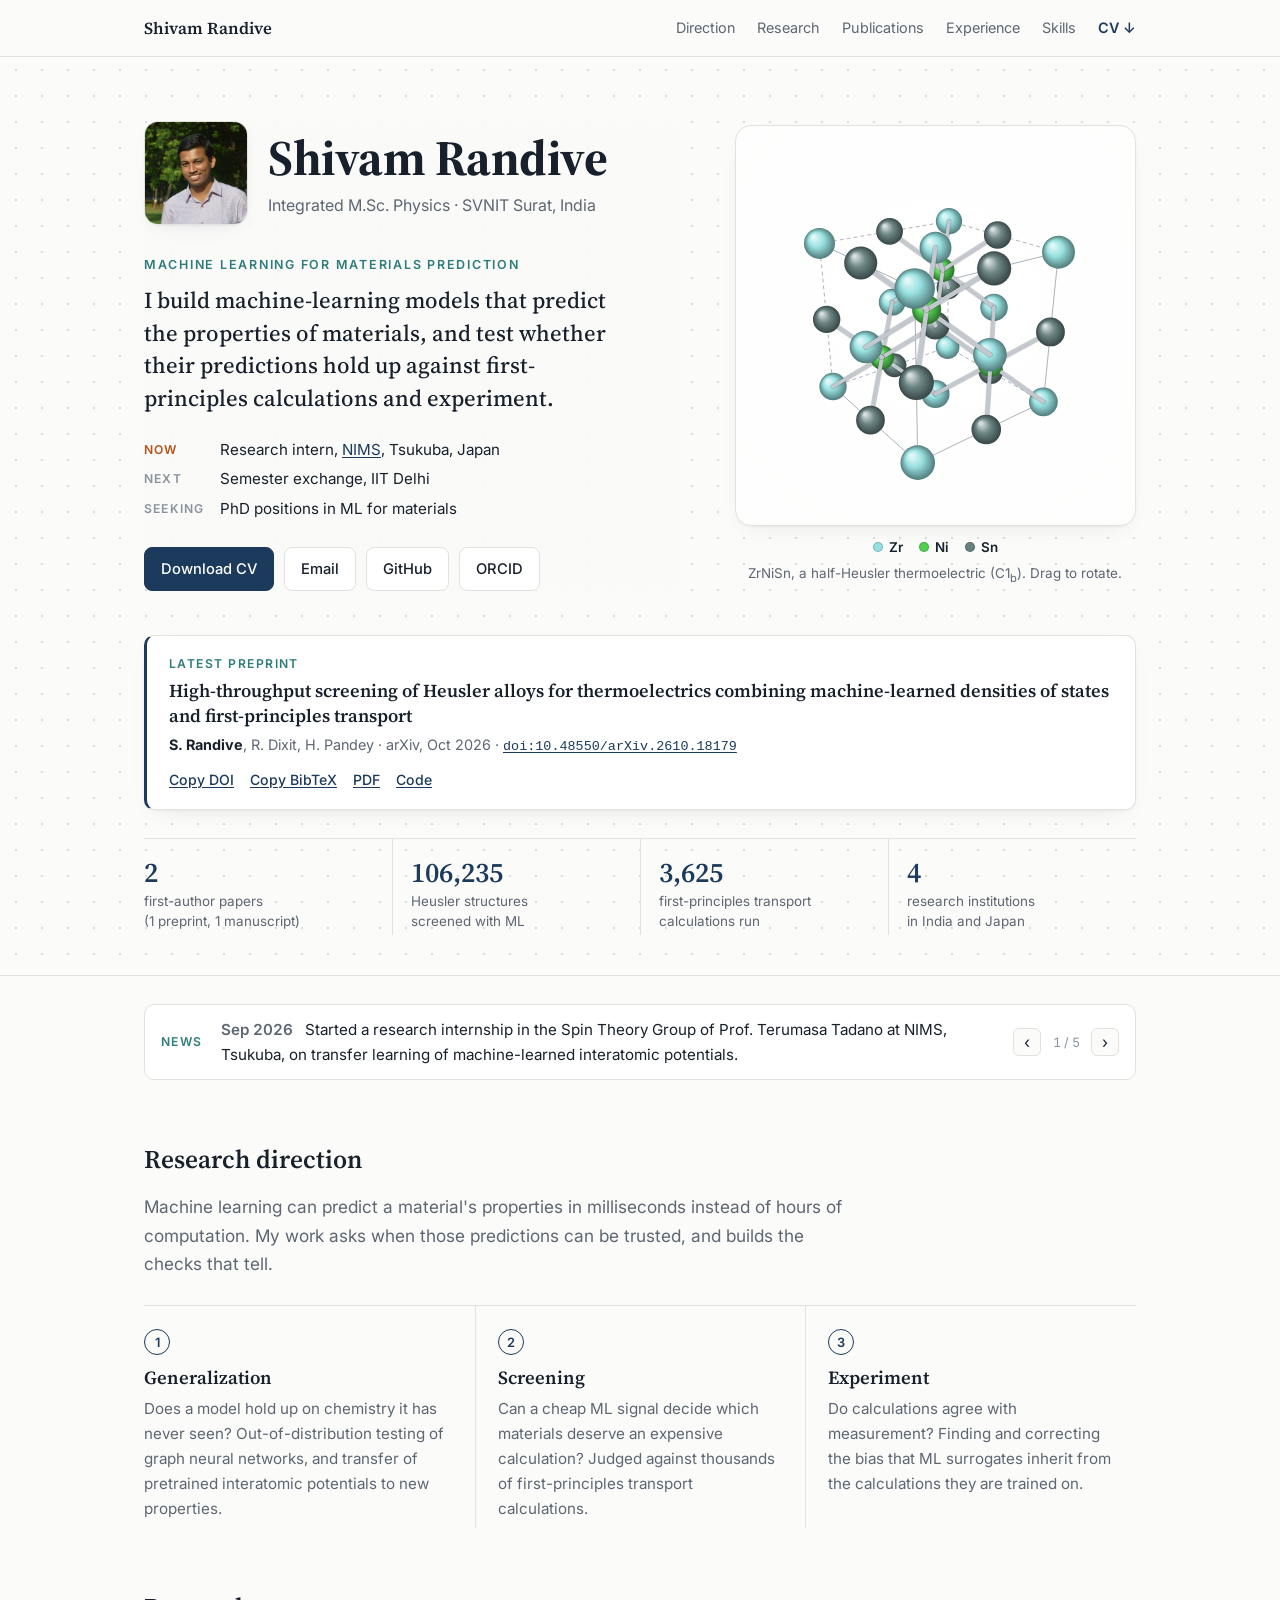
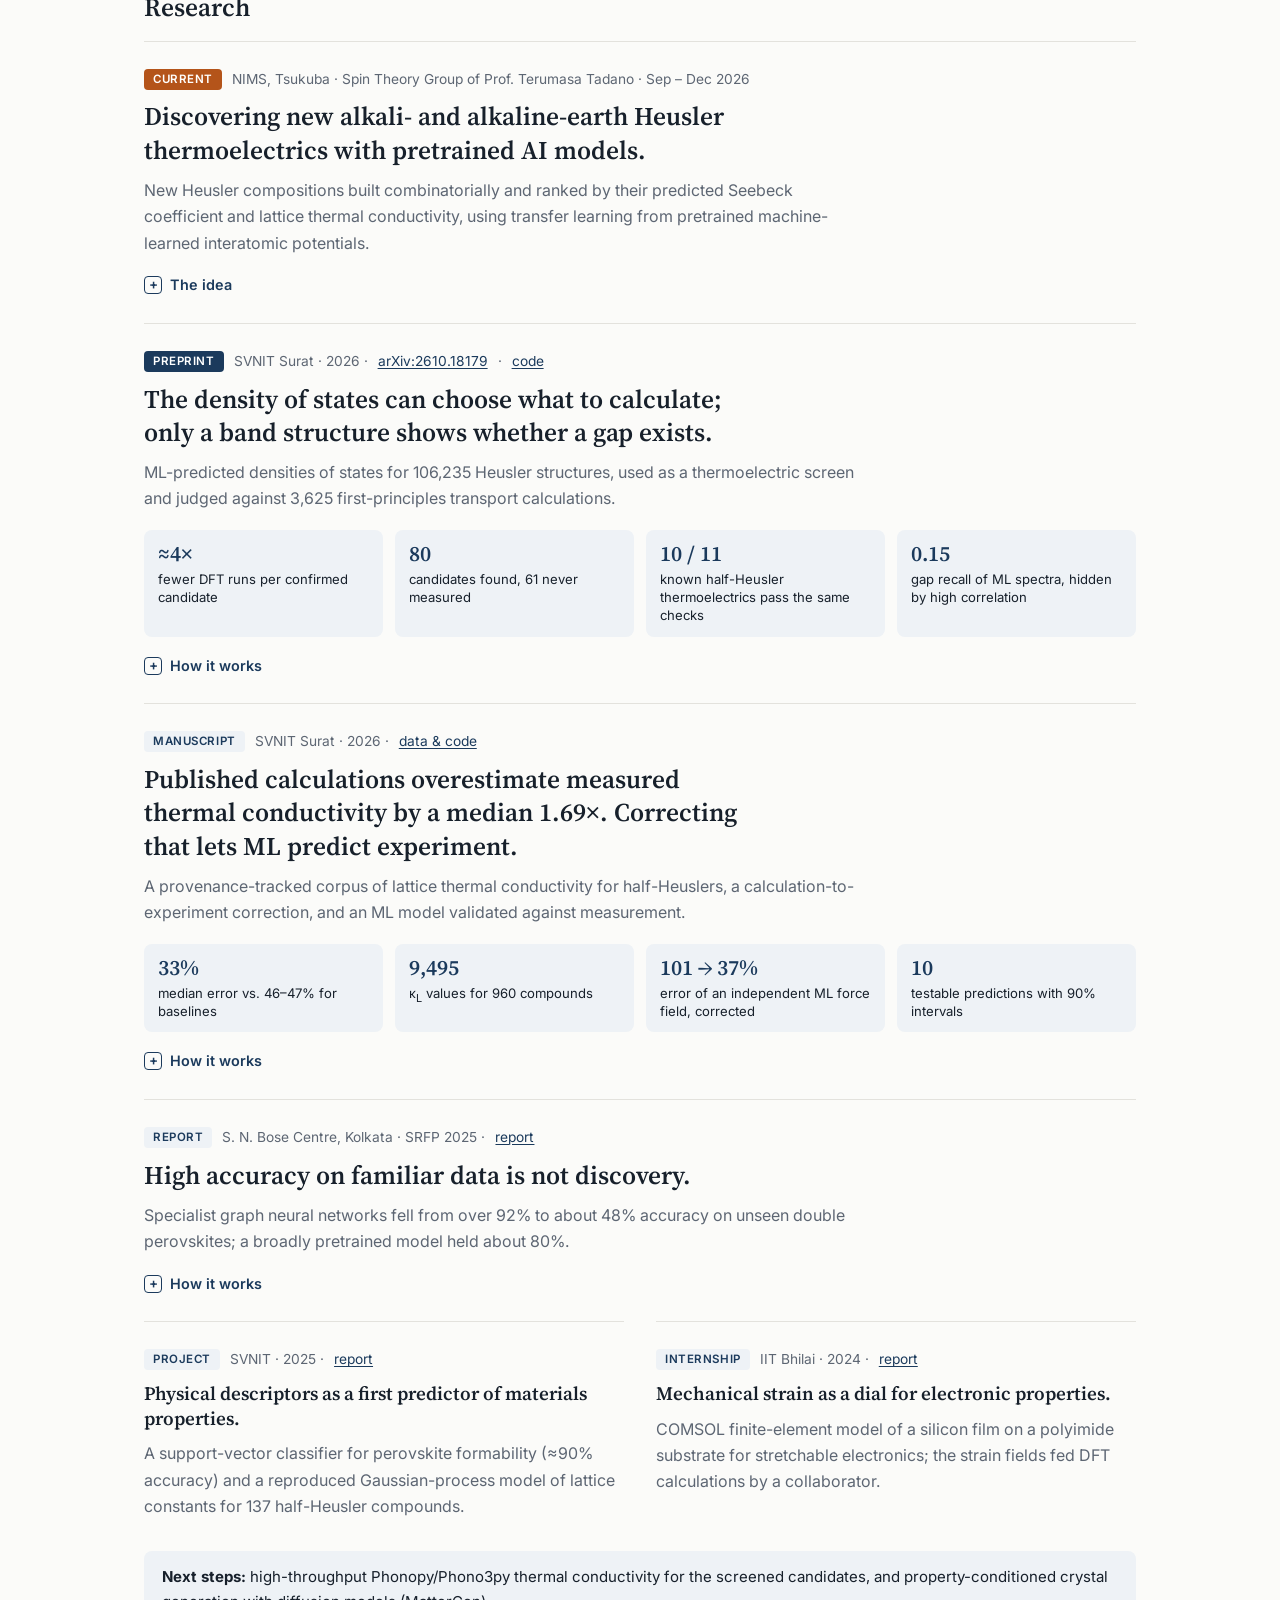
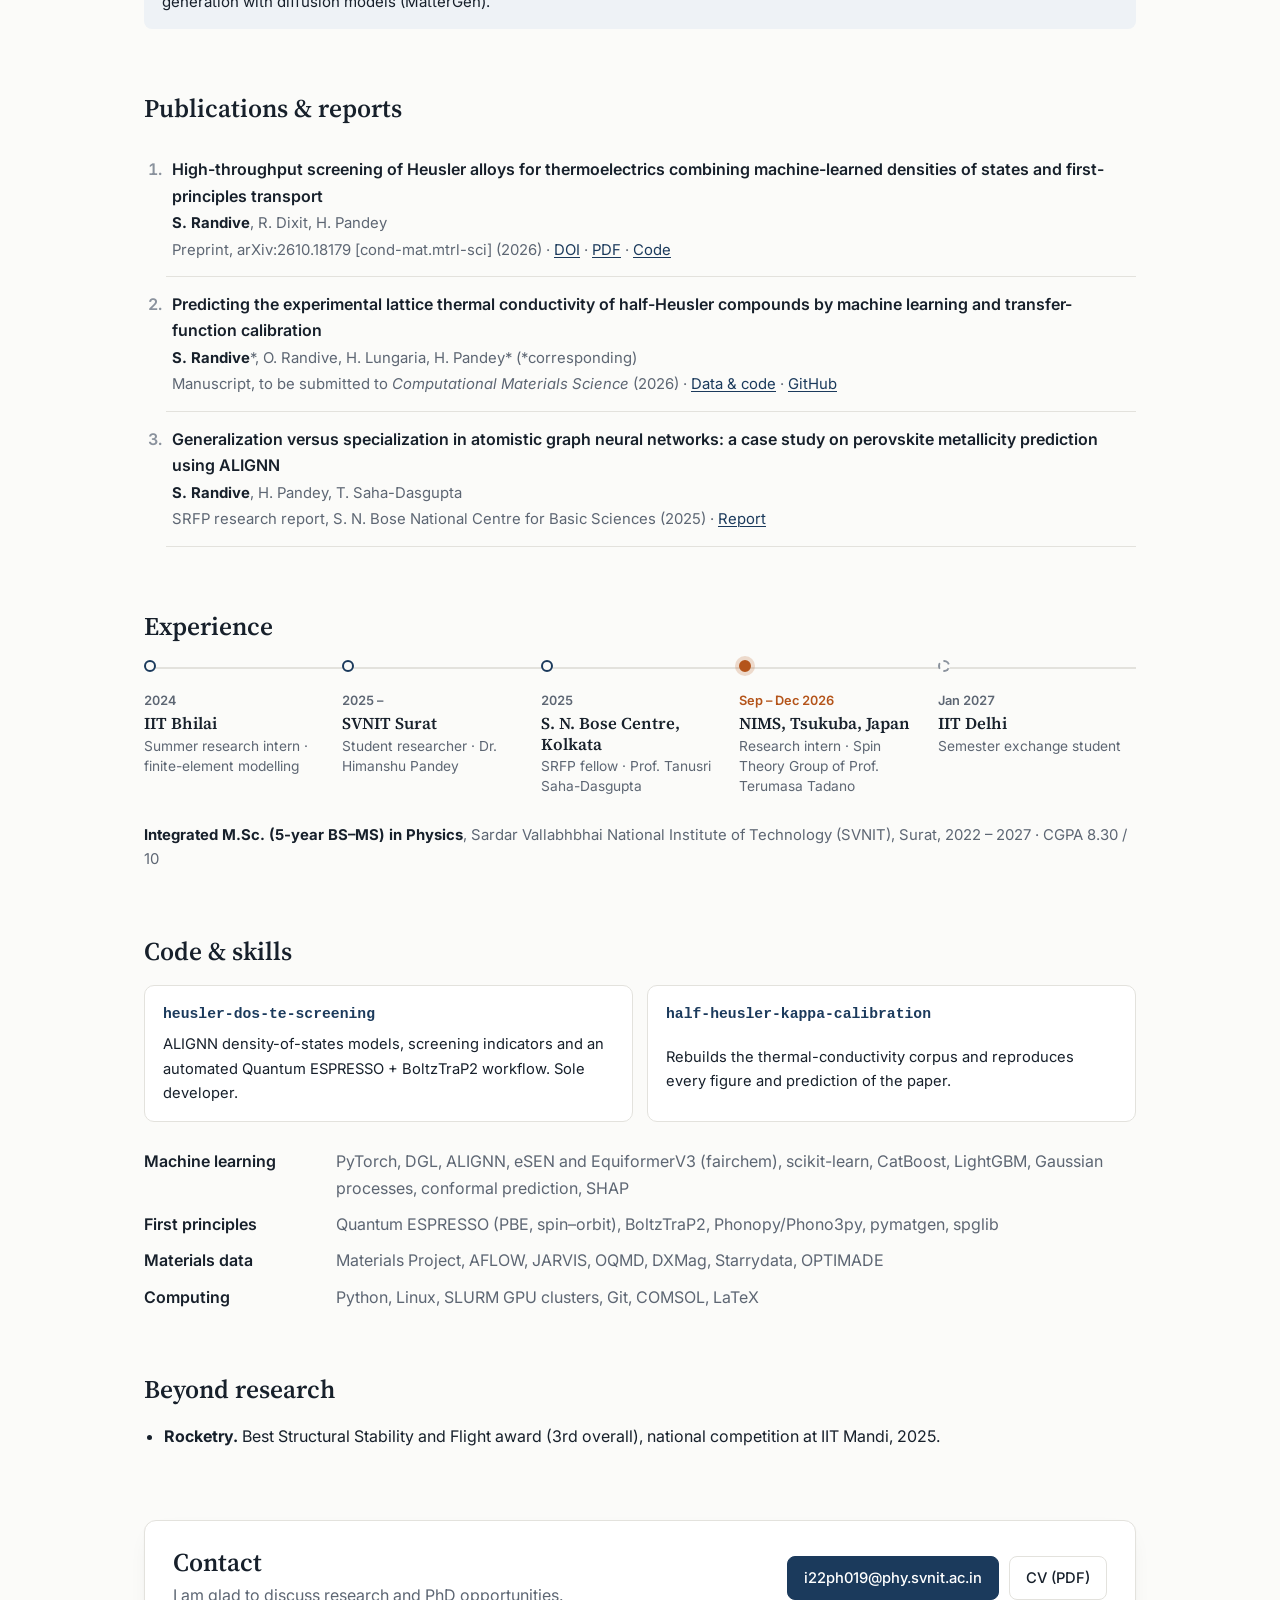
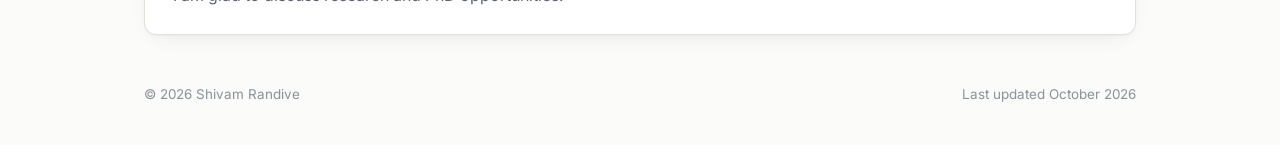
==== index.html @ a315f122 "Personal academic website Single-page site for GitHub Pages: research direction, projects, publicati" ====
<!doctype html>
<html lang="en">
<head>
  <meta charset="utf-8">
  <meta name="viewport" content="width=device-width, initial-scale=1">
  <title>Shivam Randive · Machine Learning for Materials</title>
  <meta name="description" content="Shivam Randive: Integrated M.Sc. Physics student at SVNIT Surat and research intern at NIMS, Tsukuba. Machine learning for materials prediction, tested against first-principles calculations and experiment.">
  <meta name="author" content="Shivam Randive">
  <meta property="og:title" content="Shivam Randive · Machine Learning for Materials">
  <meta property="og:description" content="Graph neural networks, machine-learned interatomic potentials and high-throughput DFT for thermoelectric materials.">
  <meta property="og:type" content="profile">
  <meta property="og:url" content="https://shivamrandive747.github.io/">
  <meta property="og:image" content="https://shivamrandive747.github.io/assets/heusler-screening-overview.png">
  <link rel="icon" href="data:image/svg+xml,%3Csvg xmlns='http://www.w3.org/2000/svg' viewBox='0 0 64 64'%3E%3Crect width='64' height='64' rx='12' fill='%231B3A5C'/%3E%3Ctext x='32' y='42' font-family='Georgia,serif' font-size='28' font-weight='700' fill='white' text-anchor='middle'%3ESR%3C/text%3E%3C/svg%3E">
  <link rel="preconnect" href="https://fonts.googleapis.com">
  <link rel="preconnect" href="https://fonts.gstatic.com" crossorigin>
  <link href="https://fonts.googleapis.com/css2?family=Inter:wght@400;500;600&family=Source+Serif+4:opsz,wght@8..60,500;8..60,600;8..60,700&display=swap" rel="stylesheet">
  <link rel="stylesheet" href="style.css">
  <script type="application/ld+json">
  {
    "@context": "https://schema.org",
    "@type": "Person",
    "name": "Shivam Randive",
    "url": "https://shivamrandive747.github.io/",
    "image": "https://shivamrandive747.github.io/assets/photo.jpg",
    "email": "mailto:i22ph019@phy.svnit.ac.in",
    "affiliation": [
      {"@type": "CollegeOrUniversity", "name": "Sardar Vallabhbhai National Institute of Technology, Surat"},
      {"@type": "ResearchOrganization", "name": "National Institute for Materials Science (NIMS), Tsukuba"}
    ],
    "knowsAbout": ["Machine learning for materials", "Graph neural networks", "Machine-learned interatomic potentials", "Density functional theory", "Thermoelectric materials"],
    "sameAs": ["https://github.com/Shivamrandive747", "https://orcid.org/0009-0005-1403-4484"]
  }
  </script>
</head>
<body>

<header class="nav">
  <div class="wrap nav-inner">
    <a class="brand" href="#top">Shivam Randive</a>
    <nav>
      <a href="#direction">Direction</a>
      <a href="#research">Research</a>
      <a href="#publications">Publications</a>
      <a href="#journey">Experience</a>
      <a href="#skills">Skills</a>
      <a href="assets/Shivam_Randive_CV.pdf" class="nav-cv">CV ↓</a>
    </nav>
  </div>
</header>

<main id="top">

  <!-- ============================== HERO ============================== -->
  <section class="hero">
    <div class="wrap hero-grid">
      <div class="hero-text">
        <div class="id">
          <img class="photo" src="assets/photo.jpg" alt="Portrait of Shivam Randive" width="600" height="600">
          <div>
            <h1>Shivam Randive</h1>
            <p class="affil">Integrated M.Sc. Physics · SVNIT Surat, India</p>
          </div>
        </div>

        <p class="kicker">Machine learning for materials prediction</p>
        <p class="statement">I build machine-learning models that predict the properties of materials, and test
          whether their predictions hold up against first-principles calculations and experiment.</p>

        <dl class="status">
          <div><dt>Now</dt><dd>Research intern, <a href="https://www.nims.go.jp/eng/">NIMS</a>, Tsukuba, Japan</dd></div>
          <div><dt>Next</dt><dd>Semester exchange, IIT Delhi</dd></div>
          <div><dt>Seeking</dt><dd>PhD positions in ML for materials</dd></div>
        </dl>

        <div class="buttons">
          <a class="btn primary" href="assets/Shivam_Randive_CV.pdf">Download CV</a>
          <a class="btn" href="mailto:i22ph019@phy.svnit.ac.in">Email</a>
          <a class="btn" href="https://github.com/Shivamrandive747">GitHub</a>
          <a class="btn" href="https://orcid.org/0009-0005-1403-4484">ORCID</a>
        </div>
      </div>

      <figure class="crystal">
        <canvas class="crystal-canvas" width="460" height="460"
                aria-label="Rotating ball-and-stick model of the half-Heusler compound ZrNiSn" role="img"></canvas>
        <figcaption>
          <span class="legend"><span><i style="--c:#94e0e0"></i>Zr</span><span><i style="--c:#50d050"></i>Ni</span><span><i style="--c:#668080"></i>Sn</span></span>
          <span>ZrNiSn, a half-Heusler thermoelectric (C1<sub>b</sub>). Drag to rotate.</span>
        </figcaption>
      </figure>
    </div>

    <!-- latest preprint -->
    <div class="wrap">
      <div class="latest">
        <span class="latest-label">Latest preprint</span>
        <a class="latest-title" href="https://doi.org/10.48550/arXiv.2610.18179">High-throughput screening of Heusler alloys
          for thermoelectrics combining machine-learned densities of states and first-principles transport</a>
        <span class="latest-meta"><b>S. Randive</b>, R. Dixit, H. Pandey · arXiv, Oct 2026 ·
          <a class="doi" href="https://doi.org/10.48550/arXiv.2610.18179">doi:10.48550/arXiv.2610.18179</a></span>
        <span class="latest-actions">
          <button type="button" class="link-btn" data-copy="doi">Copy DOI</button>
          <button type="button" class="link-btn" data-copy="bibtex">Copy BibTeX</button>
          <a href="https://arxiv.org/pdf/2610.18179">PDF</a>
          <a href="https://github.com/yednaph/heusler-dos-te-screening">Code</a>
          <span class="copied" role="status" aria-live="polite"></span>
        </span>
      </div>

      <div class="figures">
        <div><b>2</b><span>first-author papers<br>(1 preprint, 1 manuscript)</span></div>
        <div><b>106,235</b><span>Heusler structures<br>screened with ML</span></div>
        <div><b>3,625</b><span>first-principles transport<br>calculations run</span></div>
        <div><b>4</b><span>research institutions<br>in India and Japan</span></div>
      </div>
    </div>
  </section>

  <!-- ============================== NEWS ============================== -->
  <section class="wrap section news-section" id="news" aria-label="News">
    <div class="news">
      <span class="news-label">News</span>
      <div class="carousel" aria-roledescription="carousel" aria-live="off">
        <div class="track">
          <p class="slide"><time>Sep 2026</time>Started a research internship in the Spin Theory Group of Prof. Terumasa Tadano at NIMS, Tsukuba,
            on transfer learning of machine-learned interatomic potentials.</p>
          <p class="slide"><time>Oct 2026</time>Preprint on ML-guided thermoelectric screening posted:
            <a href="https://doi.org/10.48550/arXiv.2610.18179">arXiv:2610.18179</a>.</p>
          <p class="slide"><time>Oct 2026</time>Code and data for the thermal-conductivity calibration paper released on
            <a href="https://doi.org/10.5281/zenodo.23333947">Zenodo</a>.</p>
          <p class="slide"><time>Jan 2027</time>Joining IIT Delhi for a semester as an exchange student.</p>
          <p class="slide"><time>2025</time>Awarded the IASc Summer Research Fellowship (SRFP) at the S. N. Bose
            National Centre for Basic Sciences, Kolkata.</p>
        </div>
      </div>
      <div class="news-nav">
        <button type="button" class="arrow" data-dir="-1" aria-label="Previous news item">‹</button>
        <span class="news-count" aria-hidden="true">1 / 5</span>
        <button type="button" class="arrow" data-dir="1" aria-label="Next news item">›</button>
      </div>
    </div>
  </section>

  <!-- ============================== DIRECTION ============================== -->
  <section class="wrap section" id="direction">
    <h2>Research direction</h2>
    <p class="lead">Machine learning can predict a material's properties in milliseconds instead of hours of
      computation. My work asks when those predictions can be trusted, and builds the checks that tell.</p>
    <ol class="themes">
      <li>
        <span class="theme-n">1</span>
        <h3>Generalization</h3>
        <p>Does a model hold up on chemistry it has never seen? Out-of-distribution testing of graph neural networks,
          and transfer of pretrained interatomic potentials to new properties.</p>
      </li>
      <li>
        <span class="theme-n">2</span>
        <h3>Screening</h3>
        <p>Can a cheap ML signal decide which materials deserve an expensive calculation? Judged against thousands of
          first-principles transport calculations.</p>
      </li>
      <li>
        <span class="theme-n">3</span>
        <h3>Experiment</h3>
        <p>Do calculations agree with measurement? Finding and correcting the bias that ML surrogates inherit from the
          calculations they are trained on.</p>
      </li>
    </ol>
  </section>

  <!-- ============================== RESEARCH ============================== -->
  <section class="wrap section" id="research">
    <h2>Research</h2>

    <!-- NIMS: direction only -->
    <article class="project">
      <p class="project-meta"><span class="tag current">Current</span>NIMS, Tsukuba · Spin Theory Group of Prof. Terumasa Tadano · Sep – Dec 2026</p>
      <h3 class="headline">Discovering new alkali- and alkaline-earth Heusler thermoelectrics with pretrained AI models.</h3>
      <p class="summary">New Heusler compositions built combinatorially and ranked by their predicted Seebeck
        coefficient and lattice thermal conductivity, using transfer learning from pretrained machine-learned
        interatomic potentials.</p>
      <details>
        <summary>The idea</summary>
        <ul>
          <li>Universal interatomic potentials are pretrained on over a hundred million DFT calculations to predict
            energies and forces; to do that, their inner layers must already encode each atom's chemical
            environment.</li>
          <li>The direction: reuse those learned representations for transport properties, following the
            frozen-transfer-learning approach of Xiao and Tadano (<i>npj Comput. Mater.</i> 2026).</li>
          <li>Two architectures: eSEN (equivariant convolution) and EquiformerV3 (equivariant attention).</li>
        </ul>
        <p class="note">Work in progress.</p>
      </details>
    </article>

    <!-- Paper 1 -->
    <article class="project">
      <p class="project-meta"><span class="tag">Preprint</span>SVNIT Surat · 2026 ·
        <a href="https://doi.org/10.48550/arXiv.2610.18179">arXiv:2610.18179</a> ·
        <a href="https://github.com/yednaph/heusler-dos-te-screening">code</a></p>
      <h3 class="headline">The density of states can choose what to calculate; only a band structure shows whether a
        gap exists.</h3>
      <p class="summary">ML-predicted densities of states for 106,235 Heusler structures, used as a thermoelectric
        screen and judged against 3,625 first-principles transport calculations.</p>
      <div class="numbers">
        <div><b>≈4×</b><span>fewer DFT runs per confirmed candidate</span></div>
        <div><b>80</b><span>candidates found, 61 never measured</span></div>
        <div><b>10 / 11</b><span>known half-Heusler thermoelectrics pass the same checks</span></div>
        <div><b>0.15</b><span>gap recall of ML spectra, hidden by high correlation</span></div>
      </div>
      <details>
        <summary>How it works</summary>
        <figure class="paper-fig">
          <img src="assets/heusler-screening-overview.png" width="1191" height="690" loading="lazy"
               alt="Workflow: 106,235 DXMag Heusler entries split into a 51,257-entry training set with DFT densities of states and a 54,978-entry prediction set whose densities of states are predicted by ALIGNN.">
          <figcaption>Fig. 1 of the preprint: DFT spectra train the models, which predict spectra for the structures
            that have none; both sets go through the same screen and the same transport checks.</figcaption>
        </figure>
        <ul>
          <li>Trained 30 ALIGNN graph neural networks on 51,257 DFT d-orbital spectra (H100 GPUs); held-out Pearson
            <i>r</i> = 0.90 against 0.49–0.61 for baselines.</li>
          <li>A Seebeck indicator read from the spectrum ranks the compounds; Quantum ESPRESSO + BoltzTraP2
            calculations, including 607 spin–orbit reruns, decide which pass.</li>
          <li>Calculating only the top fifth by the indicator cuts DFT runs per confirmed candidate from about 21 to
            5.5, while keeping three quarters of them.</li>
          <li>Wrote the whole first-principles workflow, including a BoltzTraP2 patch for spin–orbit runs.</li>
        </ul>
      </details>
    </article>

    <!-- Paper 2 -->
    <article class="project">
      <p class="project-meta"><span class="tag muted">Manuscript</span>SVNIT Surat · 2026 ·
        <a href="https://doi.org/10.5281/zenodo.23333947">data &amp; code</a></p>
      <h3 class="headline">Published calculations overestimate measured thermal conductivity by a median 1.69×.
        Correcting that lets ML predict experiment.</h3>
      <p class="summary">A provenance-tracked corpus of lattice thermal conductivity for half-Heuslers, a
        calculation-to-experiment correction, and an ML model validated against measurement.</p>
      <div class="numbers">
        <div><b>33%</b><span>median error vs. 46–47% for baselines</span></div>
        <div><b>9,495</b><span>κ<sub>L</sub> values for 960 compounds</span></div>
        <div><b>101 → 37%</b><span>error of an independent ML force field, corrected</span></div>
        <div><b>10</b><span>testable predictions with 90% intervals</span></div>
      </div>
      <details>
        <summary>How it works</summary>
        <ul>
          <li>Built the corpus from five databases and the literature, including 1,178 multimodal-LLM (Gemini 2.5)
            extractions, each gated by physical checks.</li>
          <li>Showed that published calculations exceed measurement in 29 of 34 half-Heuslers; a two-parameter
            transfer function corrects it.</li>
          <li>CatBoost surrogate plus correction, validated with each chemistry withheld from training, for cubic
            18-electron compounds; the typical error matches the spread between two laboratories.</li>
        </ul>
      </details>
    </article>

    <!-- SRFP -->
    <article class="project">
      <p class="project-meta"><span class="tag muted">Report</span>S. N. Bose Centre, Kolkata · SRFP 2025 ·
        <a href="https://drive.google.com/file/d/1dD-fT1N9dyx78ICVK90nR-8M5JnDo-rm/view?usp=sharing">report</a></p>
      <h3 class="headline">High accuracy on familiar data is not discovery.</h3>
      <p class="summary">Specialist graph neural networks fell from over 92% to about 48% accuracy on unseen double
        perovskites; a broadly pretrained model held about 80%.</p>
      <details>
        <summary>How it works</summary>
        <ul>
          <li>Built an end-to-end ALIGNN pipeline, from CIF files to atom and line graphs to training and inference.</li>
          <li>Compared a pretrained general model with two specialists on metallicity classification of an
            out-of-distribution set; traced the gap to the breadth of training data.</li>
          <li>Supervised by Prof. Tanusri Saha-Dasgupta.</li>
        </ul>
      </details>
    </article>

    <div class="project-pair">
      <article class="project">
        <p class="project-meta"><span class="tag muted">Project</span>SVNIT · 2025 ·
          <a href="https://drive.google.com/file/d/1rd77ryVKYCl4dzaDe2QpezefqtLPjPC3/view?usp=sharing">report</a></p>
        <h3 class="headline small">Physical descriptors as a first predictor of materials properties.</h3>
        <p class="summary">A support-vector classifier for perovskite formability (≈90% accuracy) and a reproduced
          Gaussian-process model of lattice constants for 137 half-Heusler compounds.</p>
      </article>
      <article class="project">
        <p class="project-meta"><span class="tag muted">Internship</span>IIT Bhilai · 2024 ·
          <a href="https://drive.google.com/file/d/1M_lOCsnlSuaVTfAMZrHsLm-JbuOtV_dY/view?usp=sharing">report</a></p>
        <h3 class="headline small">Mechanical strain as a dial for electronic properties.</h3>
        <p class="summary">COMSOL finite-element model of a silicon film on a polyimide substrate for stretchable
          electronics; the strain fields fed DFT calculations by a collaborator.</p>
      </article>
    </div>

    <p class="next"><b>Next steps:</b> high-throughput Phonopy/Phono3py thermal conductivity for the screened
      candidates, and property-conditioned crystal generation with diffusion models (MatterGen).</p>
  </section>

  <!-- ============================== PUBLICATIONS ============================== -->
  <section class="wrap section" id="publications">
    <h2>Publications &amp; reports</h2>
    <ol class="pubs">
      <li>
        <p class="pub-title">High-throughput screening of Heusler alloys for thermoelectrics combining machine-learned
          densities of states and first-principles transport</p>
        <p class="pub-authors"><b>S. Randive</b>, R. Dixit, H. Pandey</p>
        <p class="pub-venue">Preprint, arXiv:2610.18179 [cond-mat.mtrl-sci] (2026) ·
          <a href="https://doi.org/10.48550/arXiv.2610.18179">DOI</a> ·
          <a href="https://arxiv.org/pdf/2610.18179">PDF</a> ·
          <a href="https://github.com/yednaph/heusler-dos-te-screening">Code</a></p>
      </li>
      <li>
        <p class="pub-title">Predicting the experimental lattice thermal conductivity of half-Heusler compounds by
          machine learning and transfer-function calibration</p>
        <p class="pub-authors"><b>S. Randive</b>*, O. Randive, H. Lungaria, H. Pandey* <span class="muted">(*corresponding)</span></p>
        <p class="pub-venue">Manuscript, to be submitted to <i>Computational Materials Science</i> (2026) ·
          <a href="https://doi.org/10.5281/zenodo.23333947">Data &amp; code</a> ·
          <a href="https://github.com/Shivamrandive747/half-heusler-kappa-calibration">GitHub</a></p>
      </li>
      <li>
        <p class="pub-title">Generalization versus specialization in atomistic graph neural networks: a case study on
          perovskite metallicity prediction using ALIGNN</p>
        <p class="pub-authors"><b>S. Randive</b>, H. Pandey, T. Saha-Dasgupta</p>
        <p class="pub-venue">SRFP research report, S. N. Bose National Centre for Basic Sciences (2025) ·
          <a href="https://drive.google.com/file/d/1dD-fT1N9dyx78ICVK90nR-8M5JnDo-rm/view?usp=sharing">Report</a></p>
      </li>
    </ol>
  </section>

  <!-- ============================== EXPERIENCE ============================== -->
  <section class="wrap section" id="journey">
    <h2>Experience</h2>
    <ol class="timeline">
      <li>
        <time>2024</time>
        <h3>IIT Bhilai</h3>
        <p>Summer research intern · finite-element modelling</p>
      </li>
      <li>
        <time>2025 –</time>
        <h3>SVNIT Surat</h3>
        <p>Student researcher · Dr. Himanshu Pandey</p>
      </li>
      <li>
        <time>2025</time>
        <h3>S. N. Bose Centre, Kolkata</h3>
        <p>SRFP fellow · Prof. Tanusri Saha-Dasgupta</p>
      </li>
      <li class="is-now">
        <time>Sep – Dec 2026</time>
        <h3>NIMS, Tsukuba, Japan</h3>
        <p>Research intern · Spin Theory Group of Prof. Terumasa Tadano</p>
      </li>
      <li class="is-next">
        <time>Jan 2027</time>
        <h3>IIT Delhi</h3>
        <p>Semester exchange student</p>
      </li>
    </ol>
    <p class="degree"><b>Integrated M.Sc. (5-year BS–MS) in Physics</b>, Sardar Vallabhbhai National Institute of
      Technology (SVNIT), Surat, 2022 – 2027 · CGPA 8.30 / 10</p>
  </section>

  <!-- ============================== CODE + SKILLS ============================== -->
  <section class="wrap section" id="skills">
    <h2>Code &amp; skills</h2>
    <div class="repos">
      <a class="repo" href="https://github.com/yednaph/heusler-dos-te-screening">
        <span class="repo-name">heusler-dos-te-screening</span>
        <span>ALIGNN density-of-states models, screening indicators and an automated Quantum ESPRESSO + BoltzTraP2
          workflow. Sole developer.</span>
      </a>
      <a class="repo" href="https://github.com/Shivamrandive747/half-heusler-kappa-calibration">
        <span class="repo-name">half-heusler-kappa-calibration</span>
        <span>Rebuilds the thermal-conductivity corpus and reproduces every figure and prediction of the paper.</span>
      </a>
    </div>
    <dl class="skills">
      <dt>Machine learning</dt>
      <dd>PyTorch, DGL, ALIGNN, eSEN and EquiformerV3 (fairchem), scikit-learn, CatBoost, LightGBM, Gaussian
        processes, conformal prediction, SHAP</dd>
      <dt>First principles</dt>
      <dd>Quantum ESPRESSO (PBE, spin–orbit), BoltzTraP2, Phonopy/Phono3py, pymatgen, spglib</dd>
      <dt>Materials data</dt>
      <dd>Materials Project, AFLOW, JARVIS, OQMD, DXMag, Starrydata, OPTIMADE</dd>
      <dt>Computing</dt>
      <dd>Python, Linux, SLURM GPU clusters, Git, COMSOL, LaTeX</dd>
    </dl>
  </section>

  <!-- ============================== BEYOND + CONTACT ============================== -->
  <section class="wrap section" id="beyond">
    <h2>Beyond research</h2>
    <ul class="beyond">
      <li><b>Rocketry.</b> Best Structural Stability and Flight award (3rd overall), national competition at IIT
        Mandi, 2025.</li>
    </ul>
  </section>

  <section class="wrap section" id="contact">
    <div class="contact">
      <div>
        <h2>Contact</h2>
        <p>I am glad to discuss research and PhD opportunities.</p>
      </div>
      <div class="buttons">
        <a class="btn primary" href="mailto:i22ph019@phy.svnit.ac.in">i22ph019@phy.svnit.ac.in</a>
        <a class="btn" href="assets/Shivam_Randive_CV.pdf">CV (PDF)</a>
      </div>
    </div>
  </section>

</main>

<footer class="wrap footer">
  <span>© 2026 Shivam Randive</span>
  <span>Last updated October 2026</span>
</footer>

<script src="script.js" defer></script>
</body>
</html>
---- style.css ----
/* ---------- tokens ---------- */
:root {
  --bg: #fbfbf9;
  --surface: #ffffff;
  --text: #17202b;
  --muted: #5d6673;
  --faint: #8a929d;
  --line: #e3e2dd;
  --accent: #1b3a5c;          /* deep navy */
  --accent-2: #2f7d7a;        /* teal, used sparingly */
  --accent-soft: #eef2f6;
  --now: #b4541a;
  --serif: "Source Serif 4", Georgia, "Times New Roman", serif;
  --sans: "Inter", system-ui, -apple-system, "Segoe UI", Roboto, sans-serif;
  --mono: ui-monospace, "Cascadia Code", Consolas, monospace;
  --shadow: 0 1px 2px rgba(17, 24, 39, .04), 0 8px 24px -12px rgba(17, 24, 39, .12);
}
@media (prefers-color-scheme: dark) {
  :root {
    --bg: #0e1217;
    --surface: #151b22;
    --text: #e5e8ec;
    --muted: #a2aab5;
    --faint: #7b8490;
    --line: #262e38;
    --accent: #8db6dd;
    --accent-2: #6cc1bb;
    --accent-soft: #1a2430;
    --now: #f0955a;
    --shadow: 0 1px 0 rgba(255, 255, 255, .03) inset, 0 10px 30px -14px rgba(0, 0, 0, .7);
  }
}

/* ---------- base ---------- */
*, *::before, *::after { box-sizing: border-box; }
html { scroll-behavior: smooth; scroll-padding-top: 70px; }
body { margin: 0; background: var(--bg); color: var(--text); font: 16px/1.65 var(--sans); -webkit-font-smoothing: antialiased; }
a { color: var(--accent); text-decoration-thickness: 1px; text-underline-offset: 2px; }
a:hover { text-decoration-thickness: 2px; }
img { max-width: 100%; height: auto; display: block; }
h1, h2, h3 { font-family: var(--serif); line-height: 1.22; margin: 0; font-weight: 600; }
button { font: inherit; cursor: pointer; }
.wrap { max-width: 1040px; margin: 0 auto; padding: 0 24px; }
.muted { color: var(--muted); }

/* ---------- nav ---------- */
.nav { position: sticky; top: 0; z-index: 20; background: color-mix(in srgb, var(--bg) 90%, transparent); backdrop-filter: blur(8px); border-bottom: 1px solid var(--line); }
.nav-inner { display: flex; align-items: center; justify-content: space-between; gap: 16px; height: 56px; }
.brand { font: 600 1.05rem var(--serif); color: var(--text); text-decoration: none; white-space: nowrap; }
.nav nav { display: flex; gap: 22px; overflow-x: auto; scrollbar-width: none; }
.nav nav a { color: var(--muted); text-decoration: none; font-size: .9rem; white-space: nowrap; }
.nav nav a:hover { color: var(--accent); }
.nav nav .nav-cv { color: var(--accent); font-weight: 600; }

/* ---------- hero ---------- */
.hero {
  padding: 64px 0 40px; border-bottom: 1px solid var(--line);
  /* faint lattice of points: the only decoration */
  background-image: radial-gradient(color-mix(in srgb, var(--accent) 16%, transparent) 1px, transparent 1.3px);
  background-size: 26px 26px;
  background-position: center top;
}
.hero-grid { display: grid; grid-template-columns: 1.15fr .85fr; gap: 48px; align-items: center; }
.hero-text { background: color-mix(in srgb, var(--bg) 82%, transparent); border-radius: 12px; }
.id { display: flex; align-items: center; gap: 20px; }
.photo { width: 104px; height: 104px; border-radius: 14px; object-fit: cover; box-shadow: var(--shadow); border: 1px solid var(--line); }
h1 { font-size: clamp(2.2rem, 4.6vw, 3.1rem); font-weight: 700; letter-spacing: -.01em; }
.affil { margin: 4px 0 0; color: var(--muted); font-size: 1rem; }
.kicker { margin: 30px 0 8px; color: var(--accent-2); font-weight: 600; font-size: .78rem; letter-spacing: .14em; text-transform: uppercase; }
.statement { margin: 0; font: 500 1.42rem/1.45 var(--serif); max-width: 40ch; }
.status { display: grid; gap: 4px; margin: 22px 0 26px; }
.status > div { display: grid; grid-template-columns: 76px 1fr; font-size: .95rem; }
.status dt { color: var(--faint); font-size: .76rem; font-weight: 600; letter-spacing: .1em; text-transform: uppercase; padding-top: 3px; }
.status dd { margin: 0; }
.status > div:first-child dt { color: var(--now); }

.buttons { display: flex; flex-wrap: wrap; gap: 10px; }
.btn { display: inline-block; padding: 9px 16px; border-radius: 8px; border: 1px solid var(--line); background: var(--surface); color: var(--text); text-decoration: none; font-weight: 500; font-size: .92rem; transition: border-color .15s, color .15s; }
.btn:hover { border-color: var(--accent); color: var(--accent); }
.btn.primary { background: var(--accent); border-color: var(--accent); color: #fff; }
.btn.primary:hover { color: #fff; filter: brightness(1.12); }
@media (prefers-color-scheme: dark) { .btn.primary, .btn.primary:hover { color: #0e1217; } }

/* crystal figure */
.crystal { margin: 0; justify-self: center; width: min(420px, 100%); }
.crystal-canvas {
  width: 100%; aspect-ratio: 1; display: block; border-radius: 16px; cursor: grab; touch-action: none;
  background: radial-gradient(circle at 50% 45%, var(--surface), color-mix(in srgb, var(--surface) 70%, var(--bg)));
  border: 1px solid var(--line); box-shadow: var(--shadow);
}
.crystal-canvas:active { cursor: grabbing; }
.crystal figcaption { display: grid; gap: 4px; margin-top: 10px; font-size: .84rem; color: var(--muted); text-align: center; }
.legend { display: flex; justify-content: center; gap: 16px; font-weight: 600; color: var(--text); }
.legend > span { display: inline-flex; align-items: center; gap: 6px; }
.legend i { width: 10px; height: 10px; border-radius: 50%; background: var(--c); border: 1px solid rgba(0, 0, 0, .2); }

/* latest preprint */
.latest {
  display: grid; gap: 4px; margin-top: 44px; padding: 18px 22px;
  background: var(--surface); border: 1px solid var(--line); border-left: 3px solid var(--accent); border-radius: 10px; box-shadow: var(--shadow);
}
.latest-label { color: var(--accent-2); font-weight: 600; font-size: .76rem; letter-spacing: .12em; text-transform: uppercase; }
.latest-title { font: 600 1.14rem/1.4 var(--serif); color: var(--text); text-decoration: none; }
.latest-title:hover { color: var(--accent); }
.latest-meta { color: var(--muted); font-size: .9rem; }
.latest-meta b { color: var(--text); }
.doi { font-family: var(--mono); font-size: .84rem; }
.latest-actions { display: flex; flex-wrap: wrap; align-items: center; gap: 16px; margin-top: 6px; font-size: .88rem; font-weight: 500; }
.link-btn { padding: 0; border: 0; background: none; color: var(--accent); font-weight: 500; text-decoration: underline; text-underline-offset: 2px; }
.copied { color: var(--accent-2); }

/* figures row */
.figures { display: grid; grid-template-columns: repeat(4, 1fr); margin-top: 28px; border-top: 1px solid var(--line); }
.figures > div { padding: 18px 16px 4px 0; }
.figures > div + div { padding-left: 18px; border-left: 1px solid var(--line); }
.figures b { display: block; font: 600 1.75rem/1.1 var(--serif); color: var(--accent); font-variant-numeric: tabular-nums; }
.figures span { display: block; margin-top: 4px; font-size: .84rem; color: var(--muted); line-height: 1.45; }

/* ---------- sections ---------- */
.section { padding-top: 64px; }
.section h2 { font-size: 1.6rem; margin-bottom: 18px; }
.lead { margin: 0 0 26px; max-width: 64ch; font-size: 1.08rem; color: var(--muted); }

/* news */
.news-section { padding-top: 28px; }
.news { display: grid; grid-template-columns: auto 1fr auto; align-items: center; gap: 18px; padding: 12px 16px; border: 1px solid var(--line); border-radius: 10px; background: var(--surface); }
.news-label { color: var(--accent-2); font-weight: 600; font-size: .76rem; letter-spacing: .12em; text-transform: uppercase; }
.carousel { overflow: hidden; }
.track { display: flex; transition: transform .6s cubic-bezier(.22, .8, .25, 1); }
.slide { flex: 0 0 100%; margin: 0; font-size: .95rem; }
.slide time { display: inline-block; min-width: 74px; margin-right: 10px; color: var(--muted); font-weight: 600; font-variant-numeric: tabular-nums; }
.news-nav { display: flex; align-items: center; gap: 6px; }
.arrow { width: 28px; height: 28px; border-radius: 6px; border: 1px solid var(--line); background: var(--bg); color: var(--text); line-height: 1; }
.arrow:hover { border-color: var(--accent); color: var(--accent); }
.news-count { min-width: 38px; text-align: center; font-size: .8rem; color: var(--faint); font-variant-numeric: tabular-nums; }

/* direction */
.themes { list-style: none; margin: 0; padding: 0; display: grid; grid-template-columns: repeat(3, 1fr); gap: 0; border-top: 1px solid var(--line); }
.themes li { padding: 22px 22px 6px 0; }
.themes li + li { padding-left: 22px; border-left: 1px solid var(--line); }
.theme-n { display: inline-grid; place-items: center; width: 26px; height: 26px; border-radius: 50%; border: 1px solid var(--accent); color: var(--accent); font: 600 .8rem var(--sans); }
.themes h3 { font-size: 1.16rem; margin: 12px 0 6px; }
.themes p { margin: 0; color: var(--muted); font-size: .95rem; }

/* projects */
.project { padding: 26px 0; border-top: 1px solid var(--line); }
.project-meta { margin: 0 0 10px; display: flex; flex-wrap: wrap; align-items: center; gap: 4px 10px; font-size: .86rem; color: var(--muted); }
.tag { display: inline-block; padding: 1px 9px; border-radius: 4px; font-size: .72rem; font-weight: 600; letter-spacing: .05em; text-transform: uppercase; background: var(--accent); color: #fff; }
.tag.muted { background: var(--accent-soft); color: var(--accent); }
.tag.current { background: var(--now); color: #fff; }
@media (prefers-color-scheme: dark) { .tag { color: #0e1217; } .tag.muted { color: var(--accent); } .tag.current { color: #0e1217; } }
.headline { font-size: clamp(1.3rem, 2.4vw, 1.6rem); line-height: 1.3; max-width: 48ch; font-weight: 600; }
.headline.small { font-size: 1.18rem; }
.summary { margin: 10px 0 0; max-width: 72ch; color: var(--muted); }
.numbers { display: grid; grid-template-columns: repeat(4, 1fr); gap: 12px; margin: 18px 0 4px; }
.numbers > div { padding: 12px 14px; border-radius: 8px; background: var(--accent-soft); }
.numbers b { display: block; font: 600 1.35rem/1.15 var(--serif); color: var(--accent); font-variant-numeric: tabular-nums; }
.numbers span { display: block; margin-top: 3px; font-size: .82rem; line-height: 1.4; color: var(--text); }
details { margin-top: 14px; }
summary { display: inline-flex; align-items: center; gap: 8px; cursor: pointer; color: var(--accent); font-weight: 600; font-size: .9rem; list-style: none; }
summary::-webkit-details-marker { display: none; }
summary::before { content: "+"; display: inline-grid; place-items: center; width: 18px; height: 18px; border-radius: 4px; border: 1px solid currentColor; font-size: .85rem; line-height: 1; }
details[open] summary::before { content: "−"; }
details ul { margin: 12px 0 0; padding-left: 20px; max-width: 78ch; }
details li { margin: 6px 0; }
.note { margin: 10px 0 0; color: var(--faint); font-size: .86rem; font-style: italic; }
.paper-fig { margin: 16px 0 6px; }
.paper-fig img { background: #fff; border: 1px solid var(--line); border-radius: 8px; padding: 6px; }
.paper-fig figcaption { margin-top: 6px; font-size: .84rem; color: var(--muted); }
.project-pair { display: grid; grid-template-columns: 1fr 1fr; gap: 0 32px; }
.next { margin: 6px 0 0; padding: 14px 18px; border-radius: 8px; background: var(--accent-soft); font-size: .94rem; }

/* publications */
.pubs { margin: 0; padding-left: 22px; }
.pubs li { padding: 12px 0 12px 6px; border-bottom: 1px solid var(--line); }
.pubs li::marker { color: var(--faint); font-weight: 600; }
.pubs p { margin: 2px 0; }
.pub-title { font-weight: 600; }
.pub-authors, .pub-venue { color: var(--muted); font-size: .93rem; }
.pub-authors b { color: var(--text); }

/* timeline */
.timeline { list-style: none; margin: 0; padding: 0; display: grid; grid-template-columns: repeat(5, 1fr); position: relative; }
.timeline::before { content: ""; position: absolute; top: 7px; left: 7px; right: 0; height: 2px; background: var(--line); }
.timeline li { position: relative; padding: 26px 14px 0 0; }
.timeline li::before { content: ""; position: absolute; top: 0; left: 0; width: 12px; height: 12px; border-radius: 50%; background: var(--bg); border: 2px solid var(--accent); }
.timeline li.is-now::before { background: var(--now); border-color: var(--now); box-shadow: 0 0 0 4px color-mix(in srgb, var(--now) 20%, transparent); }
.timeline li.is-next::before { border-style: dashed; border-color: var(--faint); }
.timeline time { font-size: .8rem; font-weight: 600; color: var(--muted); font-variant-numeric: tabular-nums; }
.timeline li.is-now time { color: var(--now); }
.timeline h3 { font-size: 1.04rem; margin: 2px 0 2px; }
.timeline p { margin: 0; font-size: .86rem; color: var(--muted); line-height: 1.45; }
.degree { margin: 26px 0 0; font-size: .93rem; color: var(--muted); }
.degree b { color: var(--text); }

/* code + skills */
.repos { display: grid; grid-template-columns: 1fr 1fr; gap: 14px; margin-bottom: 26px; }
.repo { display: grid; gap: 6px; padding: 16px 18px; border: 1px solid var(--line); border-radius: 10px; background: var(--surface); color: var(--text); text-decoration: none; font-size: .92rem; transition: border-color .15s; }
.repo:hover { border-color: var(--accent); }
.repo-name { font-family: var(--mono); color: var(--accent); font-weight: 600; font-size: .92rem; }
.skills { display: grid; grid-template-columns: 170px 1fr; gap: 10px 22px; margin: 0; }
.skills dt { font-weight: 600; }
.skills dd { margin: 0; color: var(--muted); }

/* beyond + contact */
.beyond { margin: 0; padding-left: 20px; }
.beyond li { margin: 6px 0; }
.contact { display: flex; flex-wrap: wrap; align-items: center; justify-content: space-between; gap: 18px; padding: 26px 28px; border-radius: 12px; border: 1px solid var(--line); background: var(--surface); box-shadow: var(--shadow); }
.contact h2 { margin: 0 0 4px; }
.contact p { margin: 0; color: var(--muted); }
.footer { display: flex; justify-content: space-between; gap: 12px; padding-top: 48px; padding-bottom: 40px; color: var(--faint); font-size: .84rem; }

/* ---------- small screens ---------- */
@media (max-width: 860px) {
  .hero { padding-top: 40px; }
  .hero-grid { grid-template-columns: 1fr; gap: 32px; }
  .crystal { width: min(340px, 100%); }
  .figures { grid-template-columns: 1fr 1fr; }
  .figures > div:nth-child(3) { padding-left: 0; border-left: 0; }
  .themes { grid-template-columns: 1fr; }
  .themes li + li { padding-left: 0; border-left: 0; border-top: 1px solid var(--line); }
  .numbers { grid-template-columns: 1fr 1fr; }
  .project-pair, .repos { grid-template-columns: 1fr; }
  .timeline { grid-template-columns: 1fr; padding-left: 4px; }
  .timeline::before { top: 6px; bottom: 6px; left: 9px; right: auto; width: 2px; height: auto; }
  .timeline li { padding: 0 0 18px 30px; }
  .timeline li::before { top: 4px; left: 4px; }
}
@media (max-width: 560px) {
  .wrap { padding-left: 18px; padding-right: 18px; }
  .id { gap: 14px; }
  .photo { width: 76px; height: 76px; border-radius: 12px; }
  .statement { font-size: 1.22rem; }
  .news { grid-template-columns: 1fr; gap: 8px; }
  .news-nav { justify-self: end; }
  .skills { grid-template-columns: 1fr; gap: 2px; }
  .skills dd { margin-bottom: 10px; }
  .footer { flex-direction: column; }
  .brand { display: none; }
}
@media (prefers-reduced-motion: reduce) {
  *, *::before, *::after { transition: none !important; animation: none !important; }
  html { scroll-behavior: auto; }
}
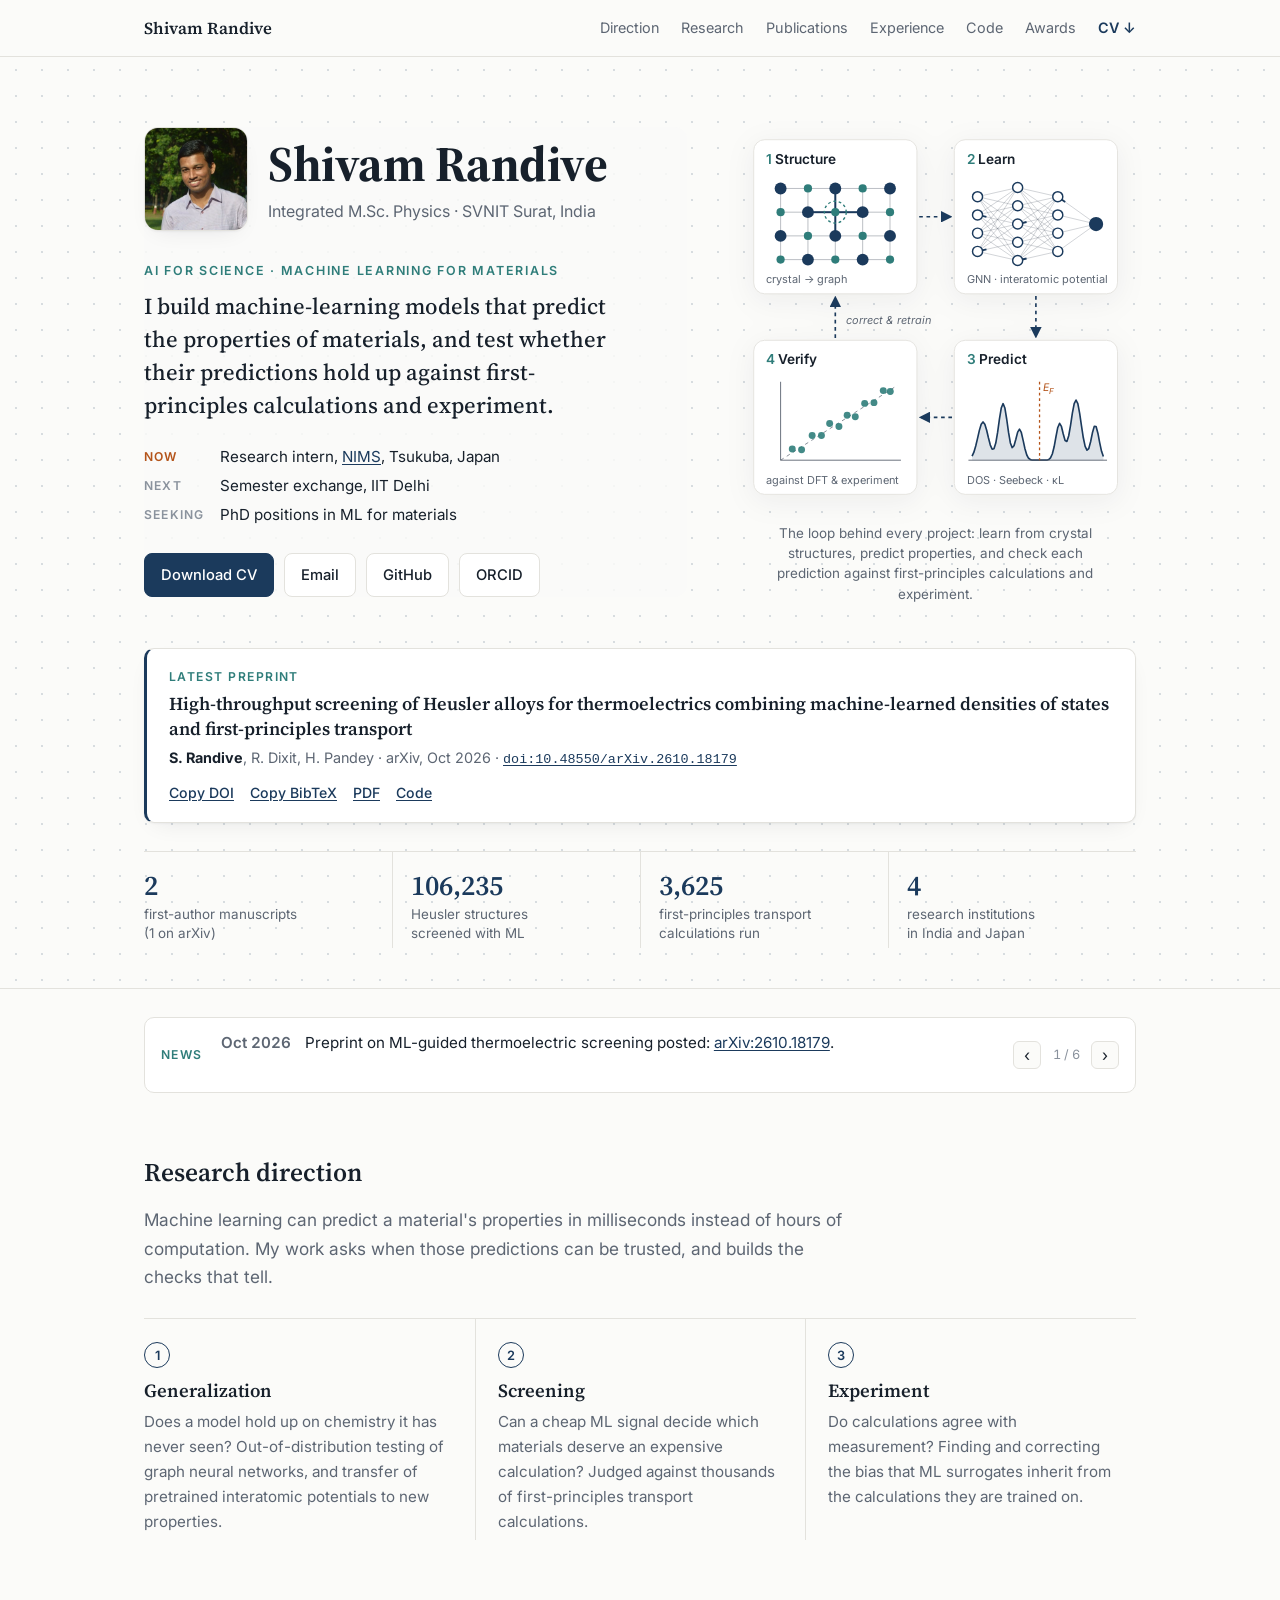
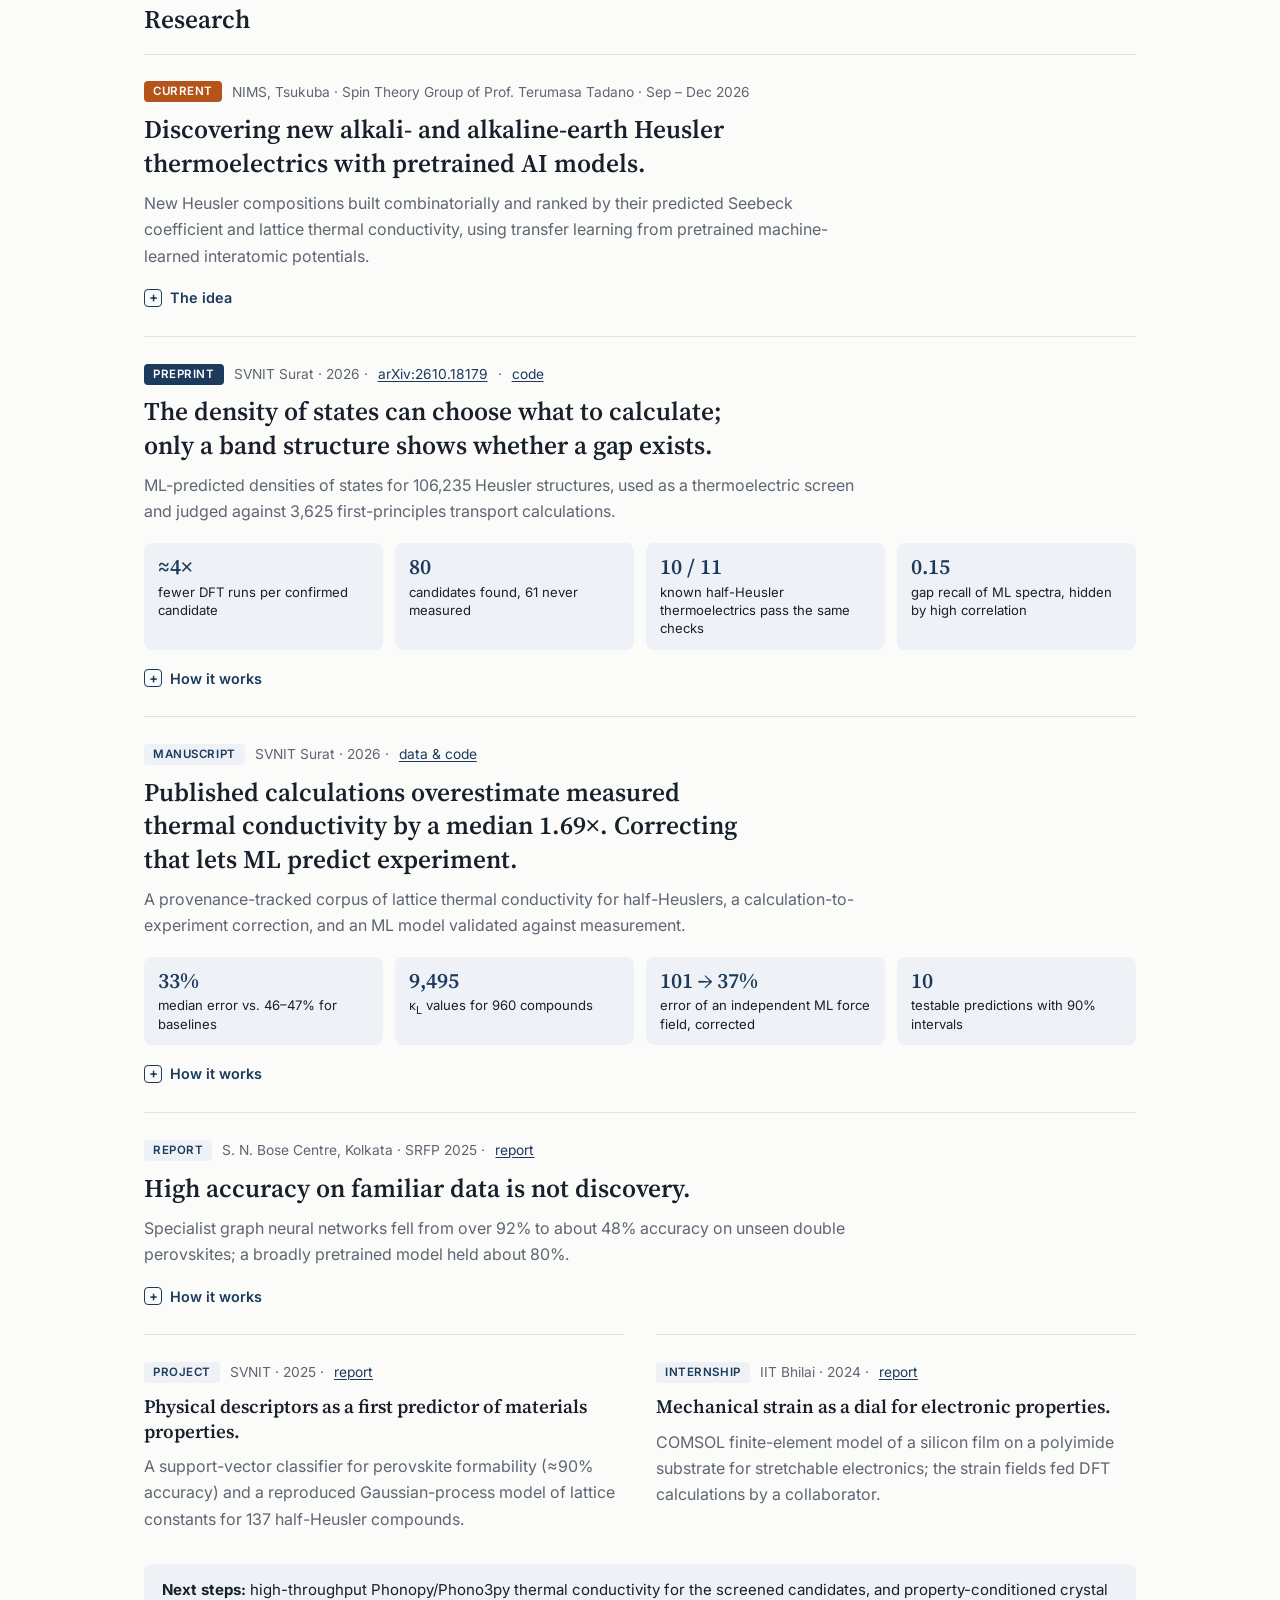
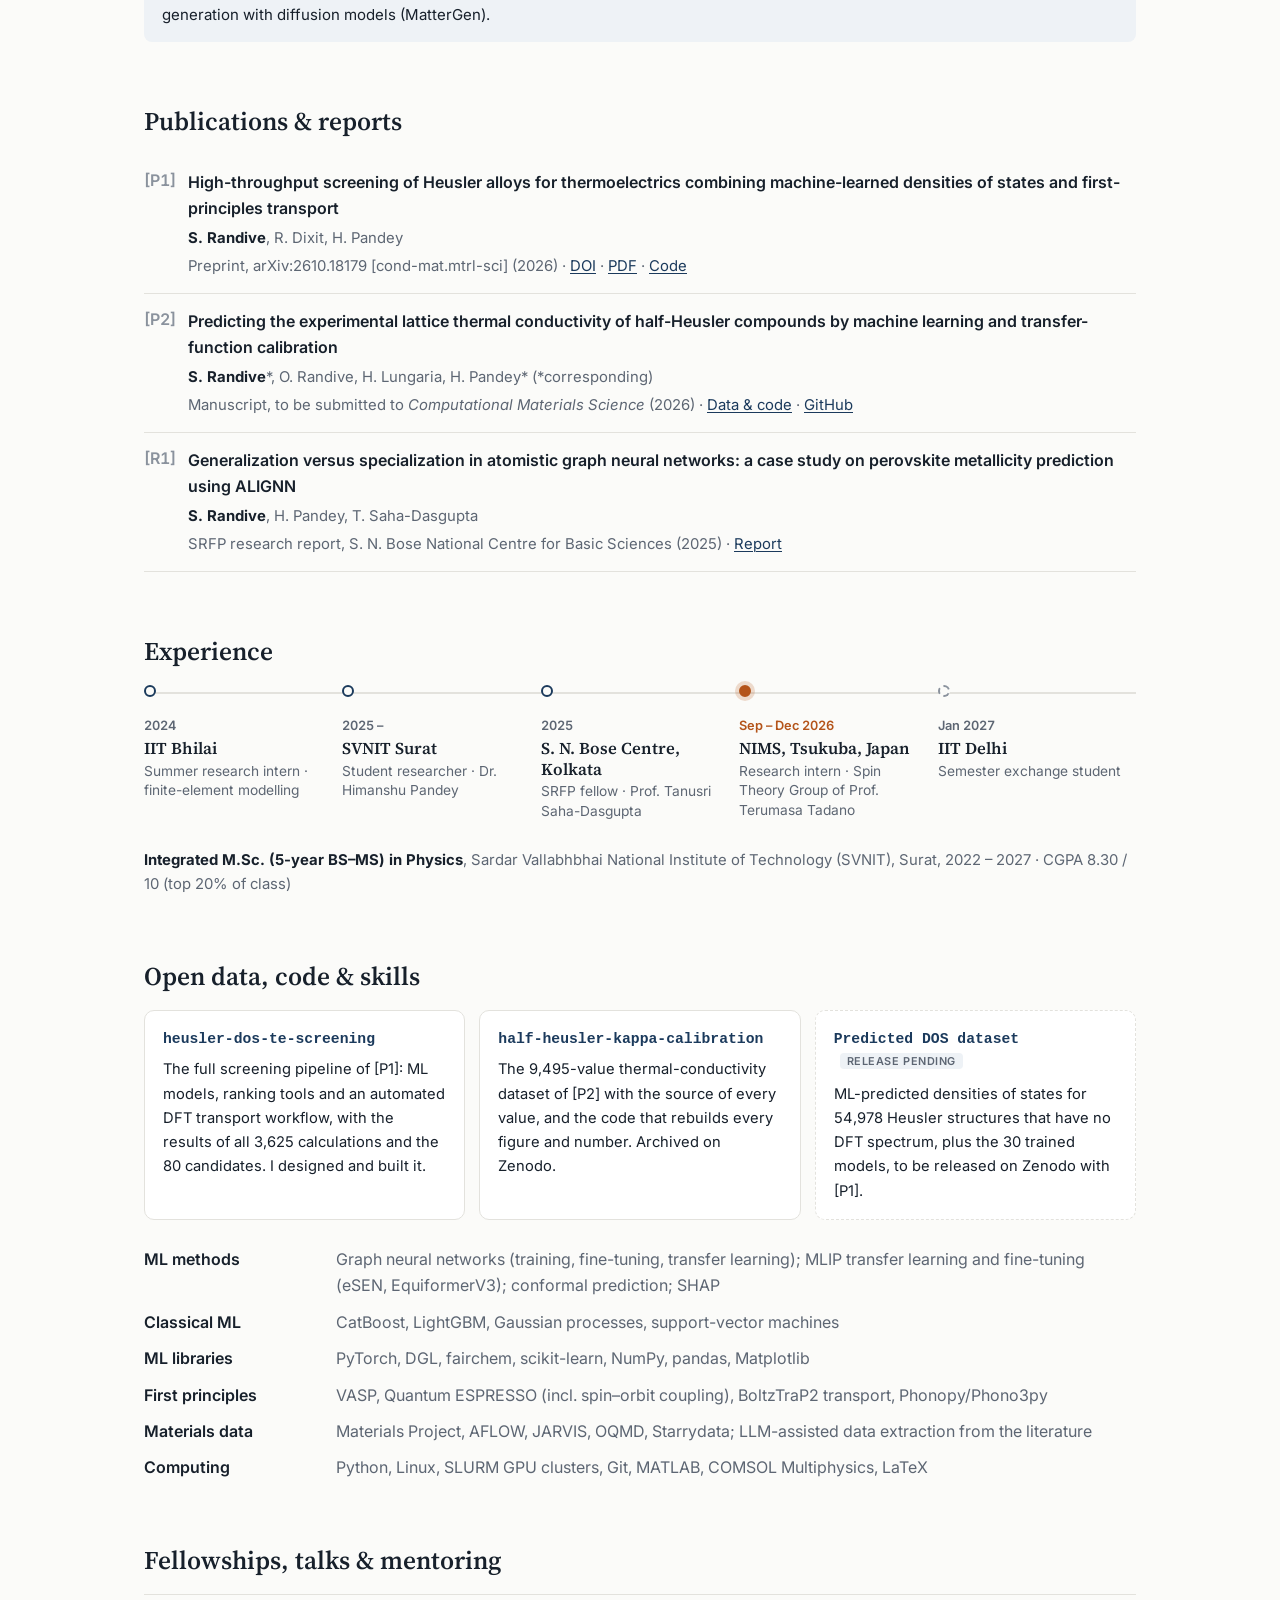
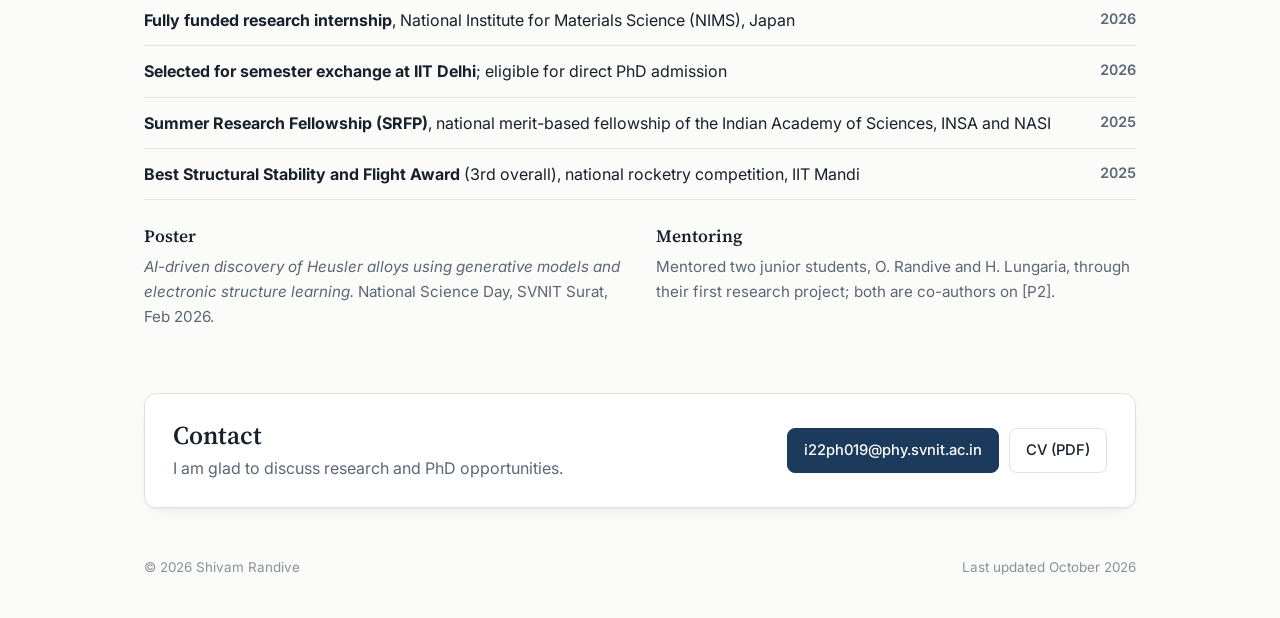
==== commit db7d257c: "Replace crystal viewer with ML-for-materials loop; sync with CV - Hero figure: structure -> learn ->" ====
--- a/index.html
+++ b/index.html
@@ -43,7 +43,8 @@
       <a href="#research">Research</a>
       <a href="#publications">Publications</a>
       <a href="#journey">Experience</a>
-      <a href="#skills">Skills</a>
+      <a href="#skills">Code</a>
+      <a href="#awards">Awards</a>
       <a href="assets/Shivam_Randive_CV.pdf" class="nav-cv">CV ↓</a>
     </nav>
   </div>
@@ -63,7 +64,7 @@
           </div>
         </div>
 
-        <p class="kicker">Machine learning for materials prediction</p>
+        <p class="kicker">AI for science · machine learning for materials</p>
         <p class="statement">I build machine-learning models that predict the properties of materials, and test
           whether their predictions hold up against first-principles calculations and experiment.</p>
 
@@ -81,13 +82,10 @@
         </div>
       </div>
 
-      <figure class="crystal">
-        <canvas class="crystal-canvas" width="460" height="460"
-                aria-label="Rotating ball-and-stick model of the half-Heusler compound ZrNiSn" role="img"></canvas>
-        <figcaption>
-          <span class="legend"><span><i style="--c:#94e0e0"></i>Zr</span><span><i style="--c:#50d050"></i>Ni</span><span><i style="--c:#668080"></i>Sn</span></span>
-          <span>ZrNiSn, a half-Heusler thermoelectric (C1<sub>b</sub>). Drag to rotate.</span>
-        </figcaption>
+      <figure class="loop">
+        <svg class="loop-svg" viewBox="0 0 440 430" role="img" aria-labelledby="loop-title"><title id="loop-title">The machine-learning-for-materials loop: crystal structures become graphs, neural networks learn from them, predict properties such as the density of states, Seebeck coefficient and lattice thermal conductivity, and every prediction is verified against DFT and experiment, which corrects and retrains the model.</title><defs><marker id="loop-arrow" viewBox="0 0 10 10" refX="8" refY="5" markerWidth="7" markerHeight="7" orient="auto-start-reverse"><path d="M0,0 L10,5 L0,10 z" style="fill:var(--accent)"/></marker></defs><g transform="translate(20,20)"><rect x=".5" y=".5" width="179" height="169" rx="12" style="fill:var(--surface); stroke:var(--line)"/><text x="14" y="27" style="font-family:var(--sans); font-size:15px; font-weight:600; fill:var(--text)"><tspan style="fill:var(--accent-2)">1</tspan>  Structure</text><text x="14" y="158" style="font-family:var(--sans); font-size:12px; fill:var(--muted)">crystal → graph</text><line x1="30" y1="54" x2="60" y2="54" style="stroke:var(--muted); stroke-width:1; opacity:0.45"/><line x1="30" y1="54" x2="30" y2="80" style="stroke:var(--muted); stroke-width:1; opacity:0.45"/><line x1="30" y1="80" x2="60" y2="80" style="stroke:var(--muted); stroke-width:1; opacity:0.45"/><line x1="30" y1="80" x2="30" y2="106" style="stroke:var(--muted); stroke-width:1; opacity:0.45"/><line x1="30" y1="106" x2="60" y2="106" style="stroke:var(--muted); stroke-width:1; opacity:0.45"/><line x1="30" y1="106" x2="30" y2="132" style="stroke:var(--muted); stroke-width:1; opacity:0.45"/><line x1="30" y1="132" x2="60" y2="132" style="stroke:var(--muted); stroke-width:1; opacity:0.45"/><line x1="60" y1="54" x2="90" y2="54" style="stroke:var(--muted); stroke-width:1; opacity:0.45"/><line x1="60" y1="54" x2="60" y2="80" style="stroke:var(--muted); stroke-width:1; opacity:0.45"/><line x1="60" y1="80" x2="90" y2="80" style="stroke:var(--accent); stroke-width:2.2"/><line x1="60" y1="80" x2="60" y2="106" style="stroke:var(--muted); stroke-width:1; opacity:0.45"/><line x1="60" y1="106" x2="90" y2="106" style="stroke:var(--muted); stroke-width:1; opacity:0.45"/><line x1="60" y1="106" x2="60" y2="132" style="stroke:var(--muted); stroke-width:1; opacity:0.45"/><line x1="60" y1="132" x2="90" y2="132" style="stroke:var(--muted); stroke-width:1; opacity:0.45"/><line x1="90" y1="54" x2="120" y2="54" style="stroke:var(--muted); stroke-width:1; opacity:0.45"/><line x1="90" y1="54" x2="90" y2="80" style="stroke:var(--accent); stroke-width:2.2"/><line x1="90" y1="80" x2="120" y2="80" style="stroke:var(--accent); stroke-width:2.2"/><line x1="90" y1="80" x2="90" y2="106" style="stroke:var(--accent); stroke-width:2.2"/><line x1="90" y1="106" x2="120" y2="106" style="stroke:var(--muted); stroke-width:1; opacity:0.45"/><line x1="90" y1="106" x2="90" y2="132" style="stroke:var(--muted); stroke-width:1; opacity:0.45"/><line x1="90" y1="132" x2="120" y2="132" style="stroke:var(--muted); stroke-width:1; opacity:0.45"/><line x1="120" y1="54" x2="150" y2="54" style="stroke:var(--muted); stroke-width:1; opacity:0.45"/><line x1="120" y1="54" x2="120" y2="80" style="stroke:var(--muted); stroke-width:1; opacity:0.45"/><line x1="120" y1="80" x2="150" y2="80" style="stroke:var(--muted); stroke-width:1; opacity:0.45"/><line x1="120" y1="80" x2="120" y2="106" style="stroke:var(--muted); stroke-width:1; opacity:0.45"/><line x1="120" y1="106" x2="150" y2="106" style="stroke:var(--muted); stroke-width:1; opacity:0.45"/><line x1="120" y1="106" x2="120" y2="132" style="stroke:var(--muted); stroke-width:1; opacity:0.45"/><line x1="120" y1="132" x2="150" y2="132" style="stroke:var(--muted); stroke-width:1; opacity:0.45"/><line x1="150" y1="54" x2="150" y2="80" style="stroke:var(--muted); stroke-width:1; opacity:0.45"/><line x1="150" y1="80" x2="150" y2="106" style="stroke:var(--muted); stroke-width:1; opacity:0.45"/><line x1="150" y1="106" x2="150" y2="132" style="stroke:var(--muted); stroke-width:1; opacity:0.45"/><circle cx="90" cy="80" r="12" style="fill:none; stroke:var(--accent-2); stroke-width:1.5; stroke-dasharray:3 3"/><circle cx="30" cy="54" r="6.5" style="fill:var(--accent)"/><circle cx="30" cy="80" r="4.5" style="fill:var(--accent-2)"/><circle cx="30" cy="106" r="6.5" style="fill:var(--accent)"/><circle cx="30" cy="132" r="4.5" style="fill:var(--accent-2)"/><circle cx="60" cy="54" r="4.5" style="fill:var(--accent-2)"/><circle cx="60" cy="80" r="6.5" style="fill:var(--accent)"/><circle cx="60" cy="106" r="4.5" style="fill:var(--accent-2)"/><circle cx="60" cy="132" r="6.5" style="fill:var(--accent)"/><circle cx="90" cy="54" r="6.5" style="fill:var(--accent)"/><circle cx="90" cy="80" r="4.5" style="fill:var(--accent-2)"/><circle cx="90" cy="106" r="6.5" style="fill:var(--accent)"/><circle cx="90" cy="132" r="4.5" style="fill:var(--accent-2)"/><circle cx="120" cy="54" r="4.5" style="fill:var(--accent-2)"/><circle cx="120" cy="80" r="6.5" style="fill:var(--accent)"/><circle cx="120" cy="106" r="4.5" style="fill:var(--accent-2)"/><circle cx="120" cy="132" r="6.5" style="fill:var(--accent)"/><circle cx="150" cy="54" r="6.5" style="fill:var(--accent)"/><circle cx="150" cy="80" r="4.5" style="fill:var(--accent-2)"/><circle cx="150" cy="106" r="6.5" style="fill:var(--accent)"/><circle cx="150" cy="132" r="4.5" style="fill:var(--accent-2)"/></g><g transform="translate(240,20)"><rect x=".5" y=".5" width="179" height="169" rx="12" style="fill:var(--surface); stroke:var(--line)"/><text x="14" y="27" style="font-family:var(--sans); font-size:15px; font-weight:600; fill:var(--text)"><tspan style="fill:var(--accent-2)">2</tspan>  Learn</text><text x="14" y="158" style="font-family:var(--sans); font-size:12px; fill:var(--muted)">GNN · interatomic potential</text><line x1="26" y1="63" x2="70" y2="53" style="stroke:var(--muted); stroke-width:1; opacity:0.3"/><line x1="26" y1="63" x2="70" y2="73" style="stroke:var(--muted); stroke-width:1; opacity:0.3"/><line x1="26" y1="63" x2="70" y2="93" style="stroke:var(--muted); stroke-width:1; opacity:0.3"/><line x1="26" y1="63" x2="70" y2="113" style="stroke:var(--muted); stroke-width:1; opacity:0.3"/><line x1="26" y1="63" x2="70" y2="133" style="stroke:var(--muted); stroke-width:1; opacity:0.3"/><line x1="26" y1="83" x2="70" y2="53" style="stroke:var(--muted); stroke-width:1; opacity:0.3"/><line x1="26" y1="83" x2="70" y2="73" style="stroke:var(--muted); stroke-width:1; opacity:0.3"/><line x1="26" y1="83" x2="70" y2="93" style="stroke:var(--muted); stroke-width:1; opacity:0.3"/><line class="pulse" x1="26" y1="83" x2="70" y2="93" style="stroke:var(--accent); stroke-width:2"/><line x1="26" y1="83" x2="70" y2="113" style="stroke:var(--muted); stroke-width:1; opacity:0.3"/><line x1="26" y1="83" x2="70" y2="133" style="stroke:var(--muted); stroke-width:1; opacity:0.3"/><line x1="26" y1="103" x2="70" y2="53" style="stroke:var(--muted); stroke-width:1; opacity:0.3"/><line x1="26" y1="103" x2="70" y2="73" style="stroke:var(--muted); stroke-width:1; opacity:0.3"/><line x1="26" y1="103" x2="70" y2="93" style="stroke:var(--muted); stroke-width:1; opacity:0.3"/><line x1="26" y1="103" x2="70" y2="113" style="stroke:var(--muted); stroke-width:1; opacity:0.3"/><line x1="26" y1="103" x2="70" y2="133" style="stroke:var(--muted); stroke-width:1; opacity:0.3"/><line x1="26" y1="123" x2="70" y2="53" style="stroke:var(--muted); stroke-width:1; opacity:0.3"/><line x1="26" y1="123" x2="70" y2="73" style="stroke:var(--muted); stroke-width:1; opacity:0.3"/><line x1="26" y1="123" x2="70" y2="93" style="stroke:var(--muted); stroke-width:1; opacity:0.3"/><line x1="26" y1="123" x2="70" y2="113" style="stroke:var(--muted); stroke-width:1; opacity:0.3"/><line class="pulse" x1="26" y1="123" x2="70" y2="113" style="stroke:var(--accent); stroke-width:2"/><line x1="26" y1="123" x2="70" y2="133" style="stroke:var(--muted); stroke-width:1; opacity:0.3"/><line x1="70" y1="53" x2="114" y2="63" style="stroke:var(--muted); stroke-width:1; opacity:0.3"/><line x1="70" y1="53" x2="114" y2="83" style="stroke:var(--muted); stroke-width:1; opacity:0.3"/><line x1="70" y1="53" x2="114" y2="103" style="stroke:var(--muted); stroke-width:1; opacity:0.3"/><line x1="70" y1="53" x2="114" y2="123" style="stroke:var(--muted); stroke-width:1; opacity:0.3"/><line x1="70" y1="73" x2="114" y2="63" style="stroke:var(--muted); stroke-width:1; opacity:0.3"/><line x1="70" y1="73" x2="114" y2="83" style="stroke:var(--muted); stroke-width:1; opacity:0.3"/><line x1="70" y1="73" x2="114" y2="103" style="stroke:var(--muted); stroke-width:1; opacity:0.3"/><line x1="70" y1="73" x2="114" y2="123" style="stroke:var(--muted); stroke-width:1; opacity:0.3"/><line x1="70" y1="93" x2="114" y2="63" style="stroke:var(--muted); stroke-width:1; opacity:0.3"/><line x1="70" y1="93" x2="114" y2="83" style="stroke:var(--muted); stroke-width:1; opacity:0.3"/><line class="pulse" x1="70" y1="93" x2="114" y2="83" style="stroke:var(--accent); stroke-width:2"/><line x1="70" y1="93" x2="114" y2="103" style="stroke:var(--muted); stroke-width:1; opacity:0.3"/><line x1="70" y1="93" x2="114" y2="123" style="stroke:var(--muted); stroke-width:1; opacity:0.3"/><line x1="70" y1="113" x2="114" y2="63" style="stroke:var(--muted); stroke-width:1; opacity:0.3"/><line x1="70" y1="113" x2="114" y2="83" style="stroke:var(--muted); stroke-width:1; opacity:0.3"/><line x1="70" y1="113" x2="114" y2="103" style="stroke:var(--muted); stroke-width:1; opacity:0.3"/><line x1="70" y1="113" x2="114" y2="123" style="stroke:var(--muted); stroke-width:1; opacity:0.3"/><line x1="70" y1="133" x2="114" y2="63" style="stroke:var(--muted); stroke-width:1; opacity:0.3"/><line x1="70" y1="133" x2="114" y2="83" style="stroke:var(--muted); stroke-width:1; opacity:0.3"/><line x1="70" y1="133" x2="114" y2="103" style="stroke:var(--muted); stroke-width:1; opacity:0.3"/><line x1="70" y1="133" x2="114" y2="123" style="stroke:var(--muted); stroke-width:1; opacity:0.3"/><line class="pulse" x1="70" y1="133" x2="114" y2="123" style="stroke:var(--accent); stroke-width:2"/><line x1="114" y1="63" x2="156" y2="93" style="stroke:var(--muted); stroke-width:1; opacity:0.3"/><line class="pulse" x1="114" y1="63" x2="156" y2="93" style="stroke:var(--accent); stroke-width:2"/><line x1="114" y1="83" x2="156" y2="93" style="stroke:var(--muted); stroke-width:1; opacity:0.3"/><line x1="114" y1="103" x2="156" y2="93" style="stroke:var(--muted); stroke-width:1; opacity:0.3"/><line x1="114" y1="123" x2="156" y2="93" style="stroke:var(--muted); stroke-width:1; opacity:0.3"/><circle cx="26" cy="63" r="5.5" style="fill:var(--surface); stroke:var(--accent); stroke-width:1.6"/><circle cx="26" cy="83" r="5.5" style="fill:var(--surface); stroke:var(--accent); stroke-width:1.6"/><circle cx="26" cy="103" r="5.5" style="fill:var(--surface); stroke:var(--accent); stroke-width:1.6"/><circle cx="26" cy="123" r="5.5" style="fill:var(--surface); stroke:var(--accent); stroke-width:1.6"/><circle cx="70" cy="53" r="5.5" style="fill:var(--surface); stroke:var(--accent); stroke-width:1.6"/><circle cx="70" cy="73" r="5.5" style="fill:var(--surface); stroke:var(--accent); stroke-width:1.6"/><circle cx="70" cy="93" r="5.5" style="fill:var(--surface); stroke:var(--accent); stroke-width:1.6"/><circle cx="70" cy="113" r="5.5" style="fill:var(--surface); stroke:var(--accent); stroke-width:1.6"/><circle cx="70" cy="133" r="5.5" style="fill:var(--surface); stroke:var(--accent); stroke-width:1.6"/><circle cx="114" cy="63" r="5.5" style="fill:var(--surface); stroke:var(--accent); stroke-width:1.6"/><circle cx="114" cy="83" r="5.5" style="fill:var(--surface); stroke:var(--accent); stroke-width:1.6"/><circle cx="114" cy="103" r="5.5" style="fill:var(--surface); stroke:var(--accent); stroke-width:1.6"/><circle cx="114" cy="123" r="5.5" style="fill:var(--surface); stroke:var(--accent); stroke-width:1.6"/><circle cx="156" cy="93" r="7" style="fill:var(--accent); stroke:var(--accent); stroke-width:1.6"/></g><g transform="translate(240,240)"><rect x=".5" y=".5" width="179" height="169" rx="12" style="fill:var(--surface); stroke:var(--line)"/><text x="14" y="27" style="font-family:var(--sans); font-size:15px; font-weight:600; fill:var(--text)"><tspan style="fill:var(--accent-2)">3</tspan>  Predict</text><text x="14" y="158" style="font-family:var(--sans); font-size:12px; fill:var(--muted)">DOS · Seebeck · κL</text><path d="M20,127.6 L22,123.2 L24,116.5 L26,108.1 L28,99.3 L30,92.5 L32,90.0 L34,92.5 L36,99.2 L38,107.7 L40,115.4 L42,119.9 L44,119.5 L46,113.2 L48,101.5 L50,87.0 L52,74.8 L54,70.0 L56,74.8 L58,87.1 L60,101.6 L62,113.1 L64,118.2 L66,116.2 L68,109.1 L70,101.2 L72,97.9 L74,101.6 L76,110.2 L78,119.5 L80,126.3 L82,129.9 L84,131.4 L86,132.0 L88,132.0 L90,132.0 L92,132.0 L94,132.0 L96,132.0 L98,132.0 L100,132.0 L102,132.0 L104,131.3 L106,129.5 L108,125.2 L110,117.3 L112,106.3 L114,96.1 L116,91.6 L118,95.0 L120,103.3 L122,110.3 L124,111.4 L126,105.2 L128,93.7 L130,80.4 L132,70.0 L134,66.0 L136,70.0 L138,80.6 L140,94.3 L142,107.4 L144,116.8 L146,121.0 L148,119.2 L150,111.8 L152,102.0 L154,94.9 L156,95.0 L158,102.4 L160,113.0 L162,122.3 L164,128.0 L164,132 L20,132 Z" style="fill:var(--accent); opacity:0.14"/><path d="M20,127.6 L22,123.2 L24,116.5 L26,108.1 L28,99.3 L30,92.5 L32,90.0 L34,92.5 L36,99.2 L38,107.7 L40,115.4 L42,119.9 L44,119.5 L46,113.2 L48,101.5 L50,87.0 L52,74.8 L54,70.0 L56,74.8 L58,87.1 L60,101.6 L62,113.1 L64,118.2 L66,116.2 L68,109.1 L70,101.2 L72,97.9 L74,101.6 L76,110.2 L78,119.5 L80,126.3 L82,129.9 L84,131.4 L86,132.0 L88,132.0 L90,132.0 L92,132.0 L94,132.0 L96,132.0 L98,132.0 L100,132.0 L102,132.0 L104,131.3 L106,129.5 L108,125.2 L110,117.3 L112,106.3 L114,96.1 L116,91.6 L118,95.0 L120,103.3 L122,110.3 L124,111.4 L126,105.2 L128,93.7 L130,80.4 L132,70.0 L134,66.0 L136,70.0 L138,80.6 L140,94.3 L142,107.4 L144,116.8 L146,121.0 L148,119.2 L150,111.8 L152,102.0 L154,94.9 L156,95.0 L158,102.4 L160,113.0 L162,122.3 L164,128.0" style="fill:none; stroke:var(--accent); stroke-width:1.8; stroke-linejoin:round"/><line x1="16" y1="132" x2="168" y2="132" style="stroke:var(--muted); stroke-width:1"/><line x1="94" y1="46" x2="94" y2="132" style="stroke:var(--now); stroke-width:1.4; stroke-dasharray:3 3"/><text x="98" y="56" style="fill:var(--now); font-family:var(--sans); font-size:11.5px; font-style:italic">E<tspan dy="3" style="font-size:9px">F</tspan></text></g><g transform="translate(20,240)"><rect x=".5" y=".5" width="179" height="169" rx="12" style="fill:var(--surface); stroke:var(--line)"/><text x="14" y="27" style="font-family:var(--sans); font-size:15px; font-weight:600; fill:var(--text)"><tspan style="fill:var(--accent-2)">4</tspan>  Verify</text><text x="14" y="158" style="font-family:var(--sans); font-size:12px; fill:var(--muted)">against DFT &amp; experiment</text><path d="M30,46 L30,132 L162,132" style="fill:none; stroke:var(--muted); stroke-width:1"/><line x1="30" y1="132" x2="158" y2="50" style="stroke:var(--muted); stroke-width:1; stroke-dasharray:4 4; opacity:0.8"/><circle cx="42.8" cy="119.7" r="3.8" style="fill:var(--accent-2); opacity:0.9"/><circle cx="53.0" cy="120.5" r="3.8" style="fill:var(--accent-2); opacity:0.9"/><circle cx="64.6" cy="104.9" r="3.8" style="fill:var(--accent-2); opacity:0.9"/><circle cx="74.8" cy="104.9" r="3.8" style="fill:var(--accent-2); opacity:0.9"/><circle cx="83.8" cy="91.8" r="3.8" style="fill:var(--accent-2); opacity:0.9"/><circle cx="94.0" cy="95.1" r="3.8" style="fill:var(--accent-2); opacity:0.9"/><circle cx="103.0" cy="82.8" r="3.8" style="fill:var(--accent-2); opacity:0.9"/><circle cx="111.9" cy="84.4" r="3.8" style="fill:var(--accent-2); opacity:0.9"/><circle cx="122.2" cy="69.7" r="3.8" style="fill:var(--accent-2); opacity:0.9"/><circle cx="132.4" cy="68.9" r="3.8" style="fill:var(--accent-2); opacity:0.9"/><circle cx="142.6" cy="55.7" r="3.8" style="fill:var(--accent-2); opacity:0.9"/><circle cx="150.3" cy="56.6" r="3.8" style="fill:var(--accent-2); opacity:0.9"/></g><path class="flow" d="M202,105 L236,105" style="fill:none; stroke:var(--accent); stroke-width:1.8" marker-end="url(#loop-arrow)"/><path class="flow" d="M330,192 L330,236" style="fill:none; stroke:var(--accent); stroke-width:1.8" marker-end="url(#loop-arrow)"/><path class="flow" d="M238,325 L204,325" style="fill:none; stroke:var(--accent); stroke-width:1.8" marker-end="url(#loop-arrow)"/><path class="flow" d="M110,238 L110,194" style="fill:none; stroke:var(--accent); stroke-width:1.8" marker-end="url(#loop-arrow)"/><text x="122" y="223" style="font-family:var(--sans); font-size:12px; font-style:italic; fill:var(--muted)">correct &amp; retrain</text></svg>
+        <figcaption>The loop behind every project: learn from crystal structures, predict properties, and
+          check each prediction against first-principles calculations and experiment.</figcaption>
       </figure>
     </div>
 
@@ -109,7 +107,7 @@
       </div>
 
       <div class="figures">
-        <div><b>2</b><span>first-author papers<br>(1 preprint, 1 manuscript)</span></div>
+        <div><b>2</b><span>first-author manuscripts<br>(1 on arXiv)</span></div>
         <div><b>106,235</b><span>Heusler structures<br>screened with ML</span></div>
         <div><b>3,625</b><span>first-principles transport<br>calculations run</span></div>
         <div><b>4</b><span>research institutions<br>in India and Japan</span></div>
@@ -123,20 +121,22 @@
       <span class="news-label">News</span>
       <div class="carousel" aria-roledescription="carousel" aria-live="off">
         <div class="track">
-          <p class="slide"><time>Sep 2026</time>Started a research internship in the Spin Theory Group of Prof. Terumasa Tadano at NIMS, Tsukuba,
-            on transfer learning of machine-learned interatomic potentials.</p>
           <p class="slide"><time>Oct 2026</time>Preprint on ML-guided thermoelectric screening posted:
             <a href="https://doi.org/10.48550/arXiv.2610.18179">arXiv:2610.18179</a>.</p>
-          <p class="slide"><time>Oct 2026</time>Code and data for the thermal-conductivity calibration paper released on
+          <p class="slide"><time>Oct 2026</time>Code and data for the thermal-conductivity calibration manuscript released on
             <a href="https://doi.org/10.5281/zenodo.23333947">Zenodo</a>.</p>
-          <p class="slide"><time>Jan 2027</time>Joining IIT Delhi for a semester as an exchange student.</p>
+          <p class="slide"><time>Sep 2026</time>Started a fully funded research internship in the Spin Theory Group of
+            Prof. Terumasa Tadano at NIMS, Tsukuba.</p>
+          <p class="slide"><time>Jan 2027</time>Selected for a semester exchange at IIT Delhi (upcoming).</p>
+          <p class="slide"><time>Feb 2026</time>Poster on AI-driven discovery of Heusler alloys at National Science Day,
+            SVNIT Surat.</p>
           <p class="slide"><time>2025</time>Awarded the IASc Summer Research Fellowship (SRFP) at the S. N. Bose
             National Centre for Basic Sciences, Kolkata.</p>
         </div>
       </div>
       <div class="news-nav">
         <button type="button" class="arrow" data-dir="-1" aria-label="Previous news item">‹</button>
-        <span class="news-count" aria-hidden="true">1 / 5</span>
+        <span class="news-count" aria-hidden="true">1 / 6</span>
         <button type="button" class="arrow" data-dir="1" aria-label="Next news item">›</button>
       </div>
     </div>
@@ -300,6 +300,7 @@
     <h2>Publications &amp; reports</h2>
     <ol class="pubs">
       <li>
+        <span class="pub-id">[P1]</span>
         <p class="pub-title">High-throughput screening of Heusler alloys for thermoelectrics combining machine-learned
           densities of states and first-principles transport</p>
         <p class="pub-authors"><b>S. Randive</b>, R. Dixit, H. Pandey</p>
@@ -309,6 +310,7 @@
           <a href="https://github.com/yednaph/heusler-dos-te-screening">Code</a></p>
       </li>
       <li>
+        <span class="pub-id">[P2]</span>
         <p class="pub-title">Predicting the experimental lattice thermal conductivity of half-Heusler compounds by
           machine learning and transfer-function calibration</p>
         <p class="pub-authors"><b>S. Randive</b>*, O. Randive, H. Lungaria, H. Pandey* <span class="muted">(*corresponding)</span></p>
@@ -317,6 +319,7 @@
           <a href="https://github.com/Shivamrandive747/half-heusler-kappa-calibration">GitHub</a></p>
       </li>
       <li>
+        <span class="pub-id">[R1]</span>
         <p class="pub-title">Generalization versus specialization in atomistic graph neural networks: a case study on
           perovskite metallicity prediction using ALIGNN</p>
         <p class="pub-authors"><b>S. Randive</b>, H. Pandey, T. Saha-Dasgupta</p>
@@ -357,43 +360,68 @@
       </li>
     </ol>
     <p class="degree"><b>Integrated M.Sc. (5-year BS–MS) in Physics</b>, Sardar Vallabhbhai National Institute of
-      Technology (SVNIT), Surat, 2022 – 2027 · CGPA 8.30 / 10</p>
+      Technology (SVNIT), Surat, 2022 – 2027 · CGPA 8.30 / 10 (top 20% of class)</p>
   </section>
 
   <!-- ============================== CODE + SKILLS ============================== -->
   <section class="wrap section" id="skills">
-    <h2>Code &amp; skills</h2>
+    <h2>Open data, code &amp; skills</h2>
     <div class="repos">
       <a class="repo" href="https://github.com/yednaph/heusler-dos-te-screening">
         <span class="repo-name">heusler-dos-te-screening</span>
-        <span>ALIGNN density-of-states models, screening indicators and an automated Quantum ESPRESSO + BoltzTraP2
-          workflow. Sole developer.</span>
+        <span>The full screening pipeline of [P1]: ML models, ranking tools and an automated DFT transport
+          workflow, with the results of all 3,625 calculations and the 80 candidates. I designed and built it.</span>
       </a>
       <a class="repo" href="https://github.com/Shivamrandive747/half-heusler-kappa-calibration">
         <span class="repo-name">half-heusler-kappa-calibration</span>
-        <span>Rebuilds the thermal-conductivity corpus and reproduces every figure and prediction of the paper.</span>
+        <span>The 9,495-value thermal-conductivity dataset of [P2] with the source of every value, and the code that
+          rebuilds every figure and number. Archived on Zenodo.</span>
       </a>
+      <div class="repo is-pending">
+        <span class="repo-name">Predicted DOS dataset <span class="pending">release pending</span></span>
+        <span>ML-predicted densities of states for 54,978 Heusler structures that have no DFT spectrum, plus the 30
+          trained models, to be released on Zenodo with [P1].</span>
+      </div>
     </div>
     <dl class="skills">
-      <dt>Machine learning</dt>
-      <dd>PyTorch, DGL, ALIGNN, eSEN and EquiformerV3 (fairchem), scikit-learn, CatBoost, LightGBM, Gaussian
-        processes, conformal prediction, SHAP</dd>
+      <dt>ML methods</dt>
+      <dd>Graph neural networks (training, fine-tuning, transfer learning); MLIP transfer learning and fine-tuning
+        (eSEN, EquiformerV3); conformal prediction; SHAP</dd>
+      <dt>Classical ML</dt>
+      <dd>CatBoost, LightGBM, Gaussian processes, support-vector machines</dd>
+      <dt>ML libraries</dt>
+      <dd>PyTorch, DGL, fairchem, scikit-learn, NumPy, pandas, Matplotlib</dd>
       <dt>First principles</dt>
-      <dd>Quantum ESPRESSO (PBE, spin–orbit), BoltzTraP2, Phonopy/Phono3py, pymatgen, spglib</dd>
+      <dd>VASP, Quantum ESPRESSO (incl. spin–orbit coupling), BoltzTraP2 transport, Phonopy/Phono3py</dd>
       <dt>Materials data</dt>
-      <dd>Materials Project, AFLOW, JARVIS, OQMD, DXMag, Starrydata, OPTIMADE</dd>
+      <dd>Materials Project, AFLOW, JARVIS, OQMD, Starrydata; LLM-assisted data extraction from the literature</dd>
       <dt>Computing</dt>
-      <dd>Python, Linux, SLURM GPU clusters, Git, COMSOL, LaTeX</dd>
+      <dd>Python, Linux, SLURM GPU clusters, Git, MATLAB, COMSOL Multiphysics, LaTeX</dd>
     </dl>
   </section>
 
   <!-- ============================== BEYOND + CONTACT ============================== -->
-  <section class="wrap section" id="beyond">
-    <h2>Beyond research</h2>
-    <ul class="beyond">
-      <li><b>Rocketry.</b> Best Structural Stability and Flight award (3rd overall), national competition at IIT
-        Mandi, 2025.</li>
+  <section class="wrap section" id="awards">
+    <h2>Fellowships, talks &amp; mentoring</h2>
+    <ul class="awards">
+      <li><span><b>Fully funded research internship</b>, National Institute for Materials Science (NIMS), Japan</span><time>2026</time></li>
+      <li><span><b>Selected for semester exchange at IIT Delhi</b>; eligible for direct PhD admission</span><time>2026</time></li>
+      <li><span><b>Summer Research Fellowship (SRFP)</b>, national merit-based fellowship of the Indian Academy of
+        Sciences, INSA and NASI</span><time>2025</time></li>
+      <li><span><b>Best Structural Stability and Flight Award</b> (3rd overall), national rocketry competition, IIT Mandi</span><time>2025</time></li>
     </ul>
+    <div class="extras">
+      <div>
+        <h3>Poster</h3>
+        <p><i>AI-driven discovery of Heusler alloys using generative models and electronic structure learning.</i>
+          National Science Day, SVNIT Surat, Feb 2026.</p>
+      </div>
+      <div>
+        <h3>Mentoring</h3>
+        <p>Mentored two junior students, O. Randive and H. Lungaria, through their first research project; both
+          are co-authors on [P2].</p>
+      </div>
+    </div>
   </section>
 
   <section class="wrap section" id="contact">
--- a/style.css
+++ b/style.css
@@ -81,18 +81,16 @@
 .btn.primary:hover { color: #fff; filter: brightness(1.12); }
 @media (prefers-color-scheme: dark) { .btn.primary, .btn.primary:hover { color: #0e1217; } }
 
-/* crystal figure */
-.crystal { margin: 0; justify-self: center; width: min(420px, 100%); }
-.crystal-canvas {
-  width: 100%; aspect-ratio: 1; display: block; border-radius: 16px; cursor: grab; touch-action: none;
-  background: radial-gradient(circle at 50% 45%, var(--surface), color-mix(in srgb, var(--surface) 70%, var(--bg)));
-  border: 1px solid var(--line); box-shadow: var(--shadow);
-}
-.crystal-canvas:active { cursor: grabbing; }
-.crystal figcaption { display: grid; gap: 4px; margin-top: 10px; font-size: .84rem; color: var(--muted); text-align: center; }
-.legend { display: flex; justify-content: center; gap: 16px; font-weight: 600; color: var(--text); }
-.legend > span { display: inline-flex; align-items: center; gap: 6px; }
-.legend i { width: 10px; height: 10px; border-radius: 50%; background: var(--c); border: 1px solid rgba(0, 0, 0, .2); }
+/* ML-for-materials loop figure */
+.loop { margin: 0; justify-self: center; width: min(430px, 100%); }
+.loop-svg { width: 100%; height: auto; display: block; overflow: visible; filter: drop-shadow(0 6px 14px rgba(17, 24, 39, .06)); }
+.loop-svg .flow { stroke-dasharray: 4 4; animation: flow 1.2s linear infinite; }
+.loop-svg .pulse { stroke-dasharray: 10 60; animation: pulse 2.4s linear infinite; }
+.loop-svg .pulse:nth-of-type(3n) { animation-delay: -.8s; }
+.loop-svg .pulse:nth-of-type(3n+1) { animation-delay: -1.6s; }
+@keyframes flow { to { stroke-dashoffset: -16; } }
+@keyframes pulse { from { stroke-dashoffset: 70; } to { stroke-dashoffset: 0; } }
+.loop figcaption { margin: 10px auto 0; max-width: 40ch; font-size: .84rem; color: var(--muted); text-align: center; line-height: 1.5; }
 
 /* latest preprint */
 .latest {
@@ -171,9 +169,9 @@
 .next { margin: 6px 0 0; padding: 14px 18px; border-radius: 8px; background: var(--accent-soft); font-size: .94rem; }
 
 /* publications */
-.pubs { margin: 0; padding-left: 22px; }
-.pubs li { padding: 12px 0 12px 6px; border-bottom: 1px solid var(--line); }
-.pubs li::marker { color: var(--faint); font-weight: 600; }
+.pubs { margin: 0; padding: 0; list-style: none; }
+.pubs li { display: grid; grid-template-columns: 44px 1fr; padding: 12px 0; border-bottom: 1px solid var(--line); }
+.pub-id { grid-row: span 3; color: var(--faint); font-weight: 600; font-variant-numeric: tabular-nums; }
 .pubs p { margin: 2px 0; }
 .pub-title { font-weight: 600; }
 .pub-authors, .pub-venue { color: var(--muted); font-size: .93rem; }
@@ -194,17 +192,25 @@
 .degree b { color: var(--text); }
 
 /* code + skills */
-.repos { display: grid; grid-template-columns: 1fr 1fr; gap: 14px; margin-bottom: 26px; }
+.repos { display: grid; grid-template-columns: repeat(3, 1fr); gap: 14px; margin-bottom: 26px; }
 .repo { display: grid; gap: 6px; padding: 16px 18px; border: 1px solid var(--line); border-radius: 10px; background: var(--surface); color: var(--text); text-decoration: none; font-size: .92rem; transition: border-color .15s; }
 .repo:hover { border-color: var(--accent); }
 .repo-name { font-family: var(--mono); color: var(--accent); font-weight: 600; font-size: .92rem; }
+.repo.is-pending { border-style: dashed; }
+.repo.is-pending:hover { border-color: var(--line); }
+.repo { align-content: start; }
+.pending { display: inline-block; white-space: nowrap; margin-left: 6px; padding: 1px 7px; border-radius: 4px; background: var(--accent-soft); color: var(--muted); font: 600 .68rem var(--sans); letter-spacing: .05em; text-transform: uppercase; vertical-align: 2px; }
 .skills { display: grid; grid-template-columns: 170px 1fr; gap: 10px 22px; margin: 0; }
 .skills dt { font-weight: 600; }
 .skills dd { margin: 0; color: var(--muted); }
 
-/* beyond + contact */
-.beyond { margin: 0; padding-left: 20px; }
-.beyond li { margin: 6px 0; }
+/* awards + contact */
+.awards { list-style: none; margin: 0; padding: 0; border-top: 1px solid var(--line); }
+.awards li { display: flex; justify-content: space-between; gap: 20px; padding: 12px 0; border-bottom: 1px solid var(--line); }
+.awards time { color: var(--muted); font-weight: 600; font-size: .9rem; font-variant-numeric: tabular-nums; }
+.extras { display: grid; grid-template-columns: 1fr 1fr; gap: 32px; margin-top: 26px; }
+.extras h3 { font-size: 1.08rem; margin-bottom: 6px; }
+.extras p { margin: 0; color: var(--muted); font-size: .95rem; }
 .contact { display: flex; flex-wrap: wrap; align-items: center; justify-content: space-between; gap: 18px; padding: 26px 28px; border-radius: 12px; border: 1px solid var(--line); background: var(--surface); box-shadow: var(--shadow); }
 .contact h2 { margin: 0 0 4px; }
 .contact p { margin: 0; color: var(--muted); }
@@ -214,7 +220,8 @@
 @media (max-width: 860px) {
   .hero { padding-top: 40px; }
   .hero-grid { grid-template-columns: 1fr; gap: 32px; }
-  .crystal { width: min(340px, 100%); }
+  .loop { width: min(380px, 100%); }
+  .extras { grid-template-columns: 1fr; gap: 18px; }
   .figures { grid-template-columns: 1fr 1fr; }
   .figures > div:nth-child(3) { padding-left: 0; border-left: 0; }
   .themes { grid-template-columns: 1fr; }
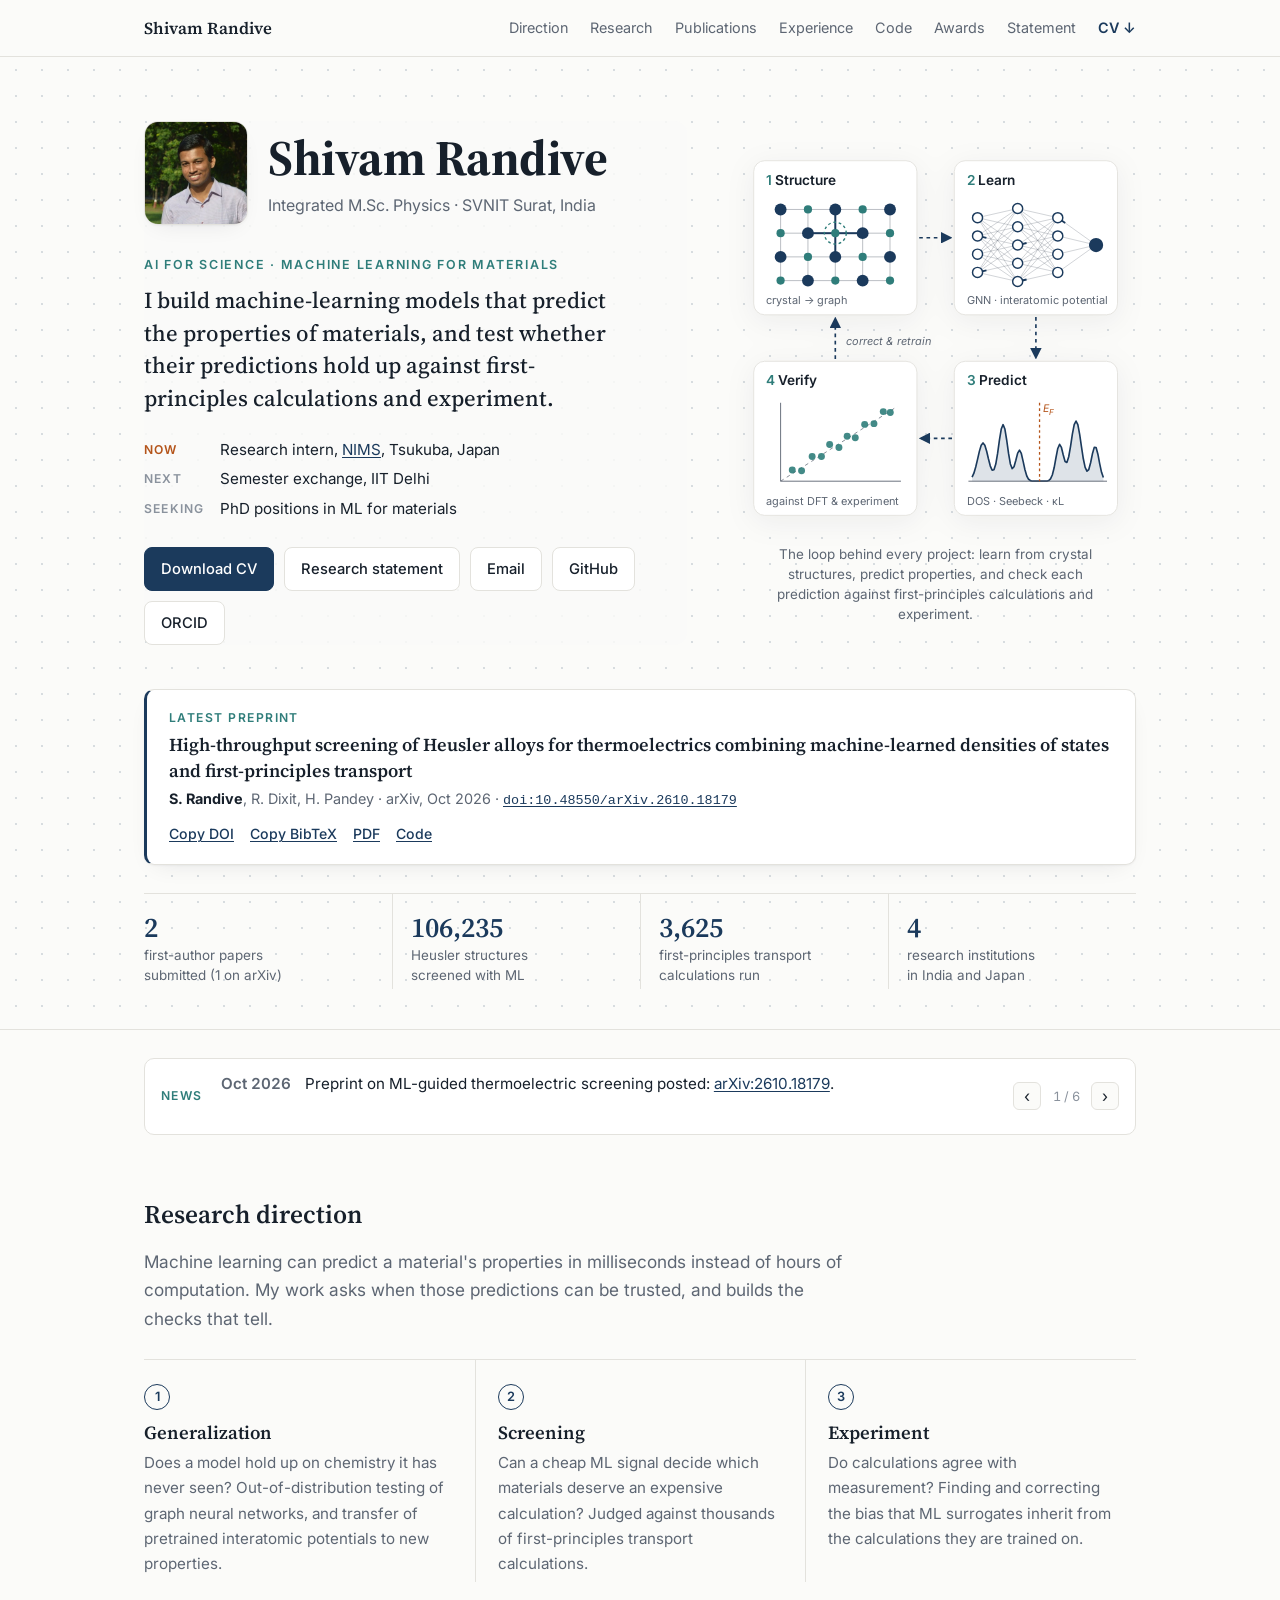
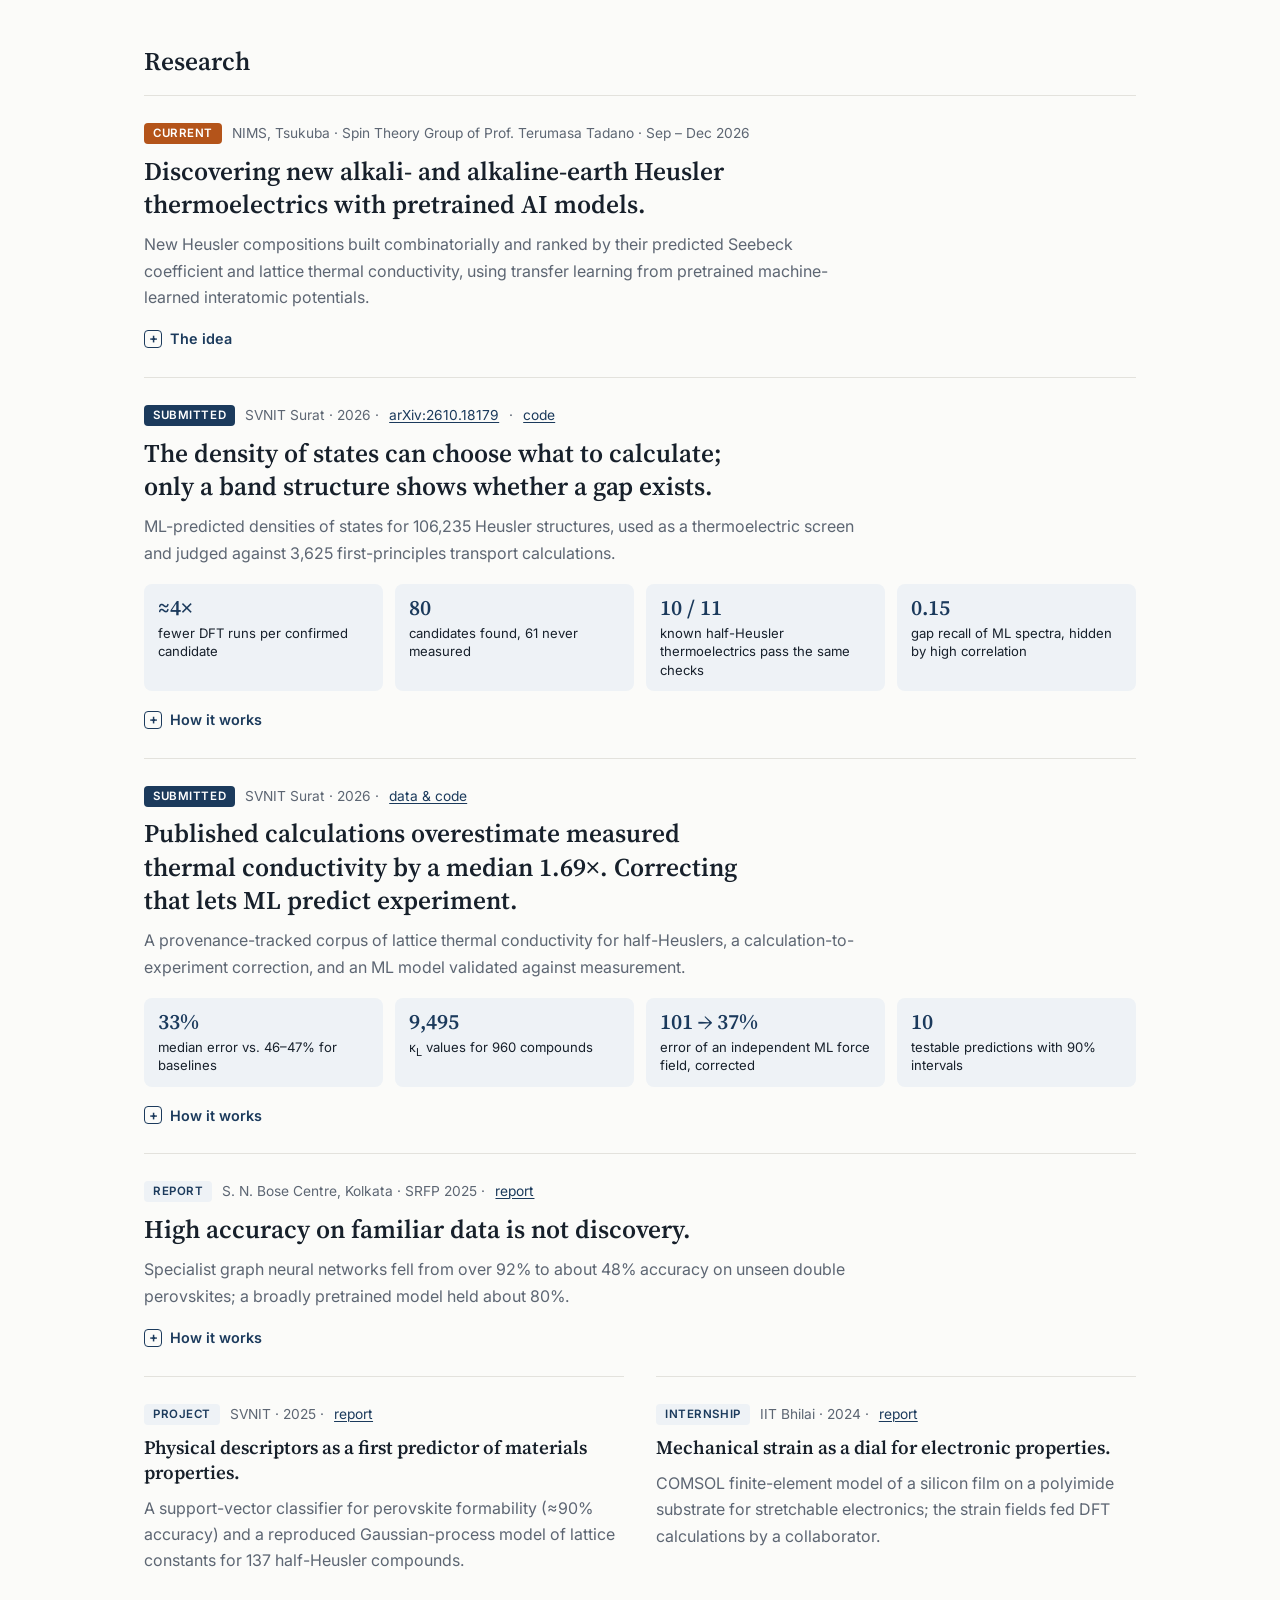
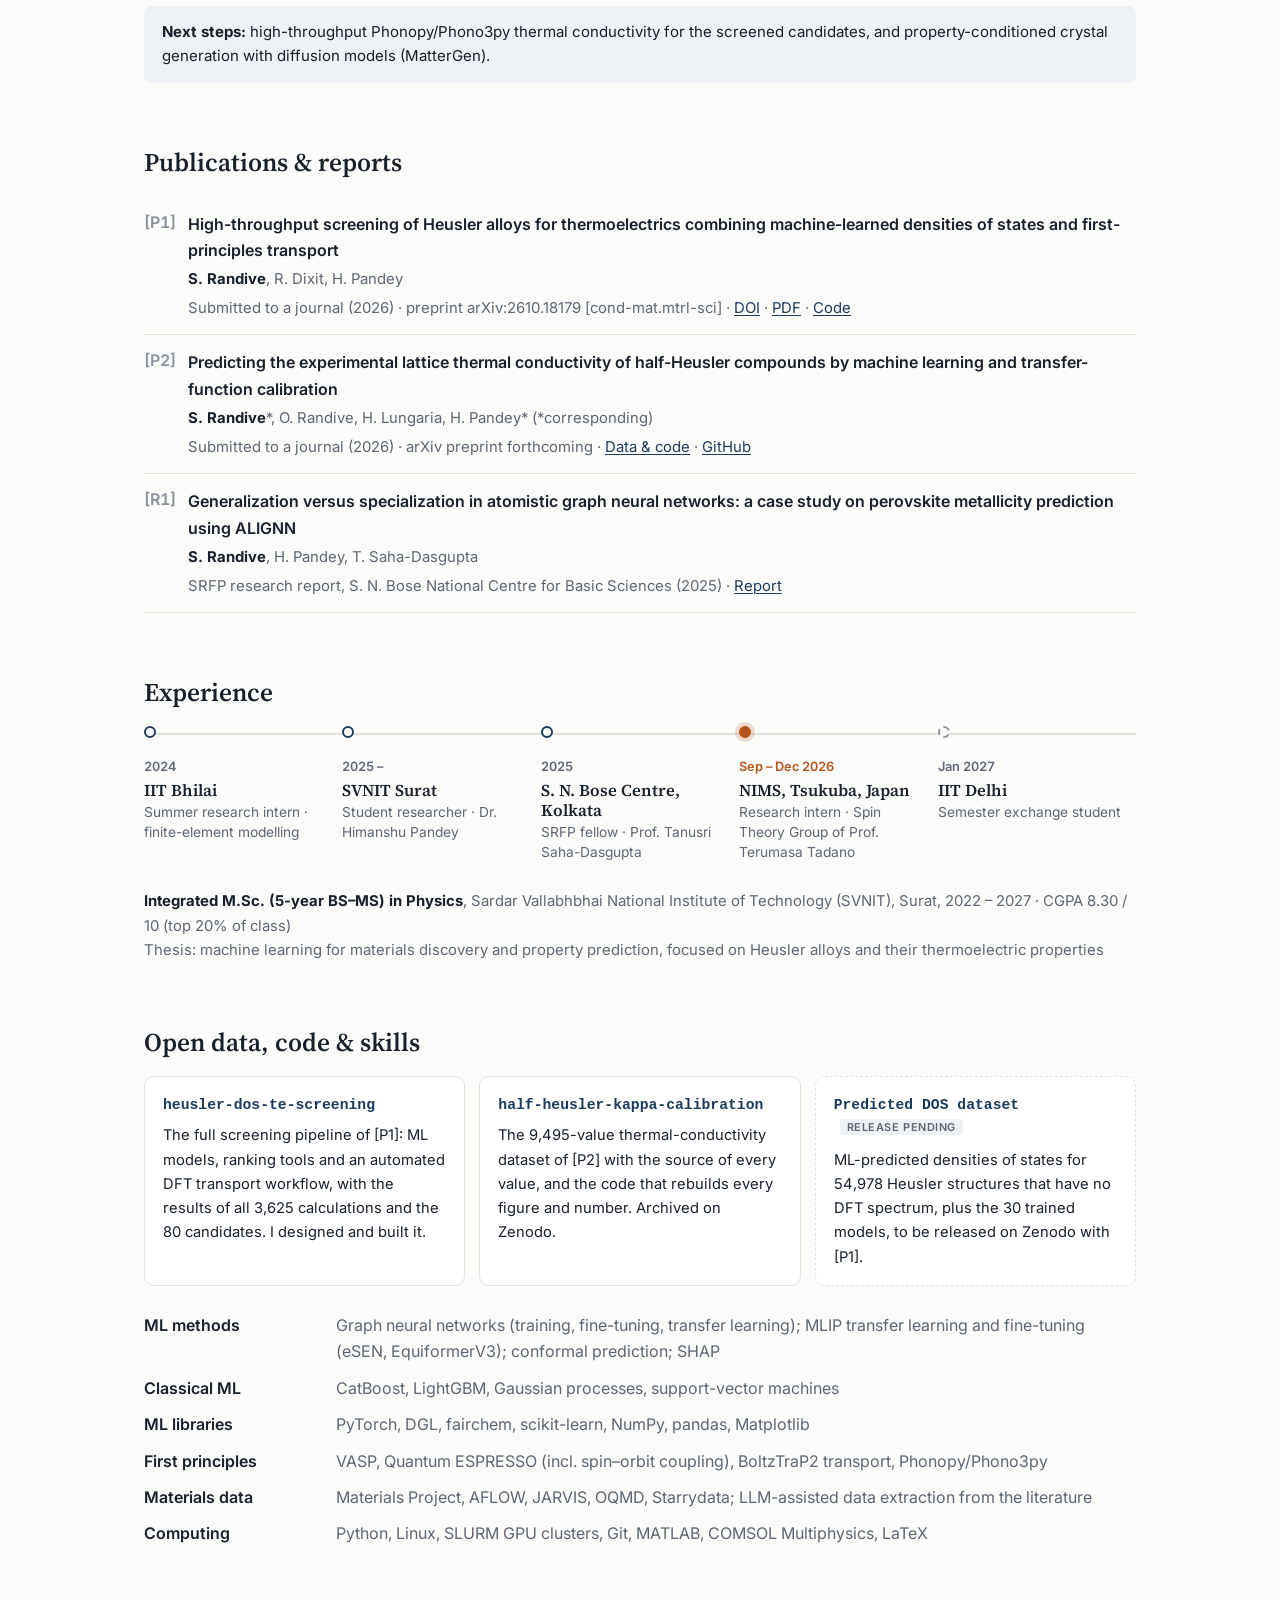
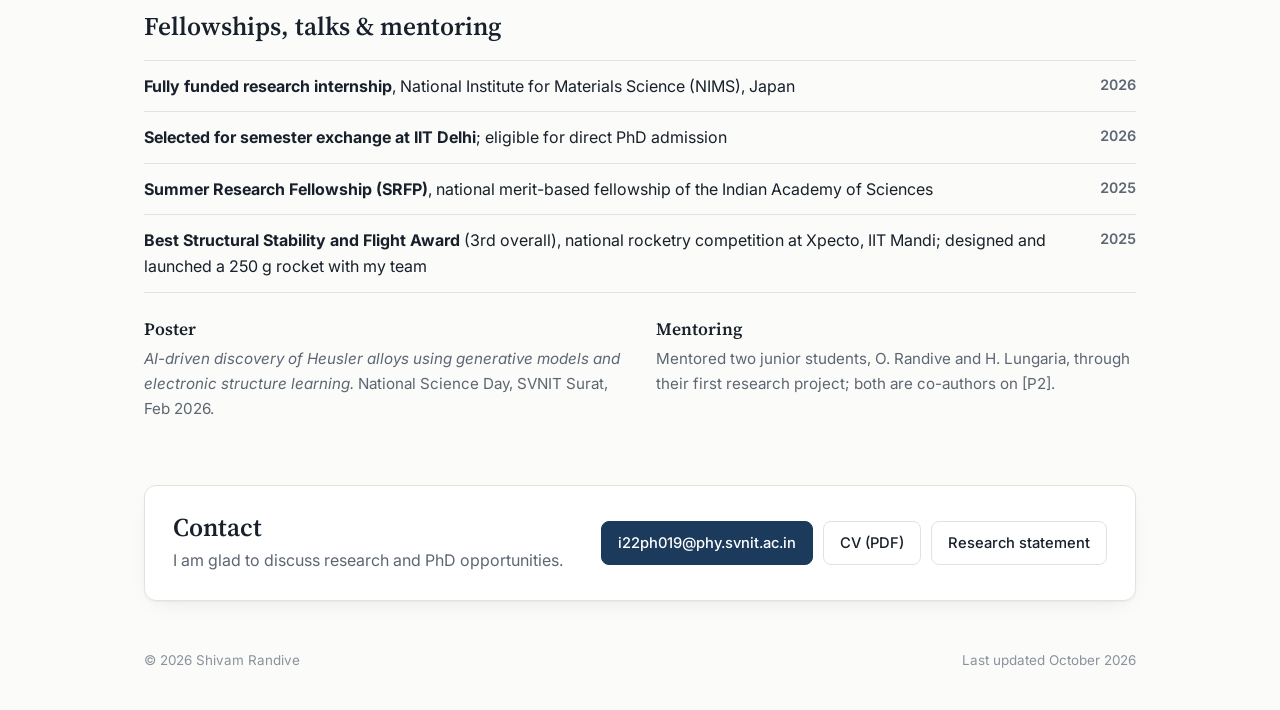
==== commit 8d85cb0d: "Add one-page research statement; mark both papers as submitted - statement.html with a print-ready P" ====
--- a/index.html
+++ b/index.html
@@ -45,6 +45,7 @@
       <a href="#journey">Experience</a>
       <a href="#skills">Code</a>
       <a href="#awards">Awards</a>
+      <a href="statement.html">Statement</a>
       <a href="assets/Shivam_Randive_CV.pdf" class="nav-cv">CV ↓</a>
     </nav>
   </div>
@@ -76,6 +77,7 @@
 
         <div class="buttons">
           <a class="btn primary" href="assets/Shivam_Randive_CV.pdf">Download CV</a>
+          <a class="btn" href="statement.html">Research statement</a>
           <a class="btn" href="mailto:i22ph019@phy.svnit.ac.in">Email</a>
           <a class="btn" href="https://github.com/Shivamrandive747">GitHub</a>
           <a class="btn" href="https://orcid.org/0009-0005-1403-4484">ORCID</a>
@@ -107,7 +109,7 @@
       </div>
 
       <div class="figures">
-        <div><b>2</b><span>first-author manuscripts<br>(1 on arXiv)</span></div>
+        <div><b>2</b><span>first-author papers<br>submitted (1 on arXiv)</span></div>
         <div><b>106,235</b><span>Heusler structures<br>screened with ML</span></div>
         <div><b>3,625</b><span>first-principles transport<br>calculations run</span></div>
         <div><b>4</b><span>research institutions<br>in India and Japan</span></div>
@@ -123,7 +125,7 @@
         <div class="track">
           <p class="slide"><time>Oct 2026</time>Preprint on ML-guided thermoelectric screening posted:
             <a href="https://doi.org/10.48550/arXiv.2610.18179">arXiv:2610.18179</a>.</p>
-          <p class="slide"><time>Oct 2026</time>Code and data for the thermal-conductivity calibration manuscript released on
+          <p class="slide"><time>Oct 2026</time>Code and data for the thermal-conductivity calibration paper released on
             <a href="https://doi.org/10.5281/zenodo.23333947">Zenodo</a>.</p>
           <p class="slide"><time>Sep 2026</time>Started a fully funded research internship in the Spin Theory Group of
             Prof. Terumasa Tadano at NIMS, Tsukuba.</p>
@@ -196,7 +198,7 @@
 
     <!-- Paper 1 -->
     <article class="project">
-      <p class="project-meta"><span class="tag">Preprint</span>SVNIT Surat · 2026 ·
+      <p class="project-meta"><span class="tag">Submitted</span>SVNIT Surat · 2026 ·
         <a href="https://doi.org/10.48550/arXiv.2610.18179">arXiv:2610.18179</a> ·
         <a href="https://github.com/yednaph/heusler-dos-te-screening">code</a></p>
       <h3 class="headline">The density of states can choose what to calculate; only a band structure shows whether a
@@ -231,7 +233,7 @@
 
     <!-- Paper 2 -->
     <article class="project">
-      <p class="project-meta"><span class="tag muted">Manuscript</span>SVNIT Surat · 2026 ·
+      <p class="project-meta"><span class="tag">Submitted</span>SVNIT Surat · 2026 ·
         <a href="https://doi.org/10.5281/zenodo.23333947">data &amp; code</a></p>
       <h3 class="headline">Published calculations overestimate measured thermal conductivity by a median 1.69×.
         Correcting that lets ML predict experiment.</h3>
@@ -304,7 +306,7 @@
         <p class="pub-title">High-throughput screening of Heusler alloys for thermoelectrics combining machine-learned
           densities of states and first-principles transport</p>
         <p class="pub-authors"><b>S. Randive</b>, R. Dixit, H. Pandey</p>
-        <p class="pub-venue">Preprint, arXiv:2610.18179 [cond-mat.mtrl-sci] (2026) ·
+        <p class="pub-venue">Submitted to a journal (2026) · preprint arXiv:2610.18179 [cond-mat.mtrl-sci] ·
           <a href="https://doi.org/10.48550/arXiv.2610.18179">DOI</a> ·
           <a href="https://arxiv.org/pdf/2610.18179">PDF</a> ·
           <a href="https://github.com/yednaph/heusler-dos-te-screening">Code</a></p>
@@ -314,7 +316,7 @@
         <p class="pub-title">Predicting the experimental lattice thermal conductivity of half-Heusler compounds by
           machine learning and transfer-function calibration</p>
         <p class="pub-authors"><b>S. Randive</b>*, O. Randive, H. Lungaria, H. Pandey* <span class="muted">(*corresponding)</span></p>
-        <p class="pub-venue">Manuscript, to be submitted to <i>Computational Materials Science</i> (2026) ·
+        <p class="pub-venue">Submitted to a journal (2026) · arXiv preprint forthcoming ·
           <a href="https://doi.org/10.5281/zenodo.23333947">Data &amp; code</a> ·
           <a href="https://github.com/Shivamrandive747/half-heusler-kappa-calibration">GitHub</a></p>
       </li>
@@ -360,7 +362,9 @@
       </li>
     </ol>
     <p class="degree"><b>Integrated M.Sc. (5-year BS–MS) in Physics</b>, Sardar Vallabhbhai National Institute of
-      Technology (SVNIT), Surat, 2022 – 2027 · CGPA 8.30 / 10 (top 20% of class)</p>
+      Technology (SVNIT), Surat, 2022 – 2027 · CGPA 8.30 / 10 (top 20% of class)<br>
+      Thesis: machine learning for materials discovery and property prediction, focused on Heusler alloys and their
+      thermoelectric properties</p>
   </section>
 
   <!-- ============================== CODE + SKILLS ============================== -->
@@ -406,9 +410,9 @@
     <ul class="awards">
       <li><span><b>Fully funded research internship</b>, National Institute for Materials Science (NIMS), Japan</span><time>2026</time></li>
       <li><span><b>Selected for semester exchange at IIT Delhi</b>; eligible for direct PhD admission</span><time>2026</time></li>
-      <li><span><b>Summer Research Fellowship (SRFP)</b>, national merit-based fellowship of the Indian Academy of
-        Sciences, INSA and NASI</span><time>2025</time></li>
-      <li><span><b>Best Structural Stability and Flight Award</b> (3rd overall), national rocketry competition, IIT Mandi</span><time>2025</time></li>
+      <li><span><b>Summer Research Fellowship (SRFP)</b>, national merit-based fellowship of the Indian Academy of Sciences</span><time>2025</time></li>
+      <li><span><b>Best Structural Stability and Flight Award</b> (3rd overall), national rocketry competition at Xpecto, IIT Mandi;
+        designed and launched a 250 g rocket with my team</span><time>2025</time></li>
     </ul>
     <div class="extras">
       <div>
@@ -433,6 +437,7 @@
       <div class="buttons">
         <a class="btn primary" href="mailto:i22ph019@phy.svnit.ac.in">i22ph019@phy.svnit.ac.in</a>
         <a class="btn" href="assets/Shivam_Randive_CV.pdf">CV (PDF)</a>
+        <a class="btn" href="statement.html">Research statement</a>
       </div>
     </div>
   </section>
--- a/style.css
+++ b/style.css
@@ -216,6 +216,41 @@
 .contact p { margin: 0; color: var(--muted); }
 .footer { display: flex; justify-content: space-between; gap: 12px; padding-top: 48px; padding-bottom: 40px; color: var(--faint); font-size: .84rem; }
 
+/* ---------- research statement page ---------- */
+.rs { max-width: 760px; padding-top: 48px; }
+.rs-head { padding-bottom: 18px; margin-bottom: 8px; border-bottom: 1px solid var(--line); }
+.rs-head .kicker { margin-top: 0; }
+.rs h1 { font-size: clamp(1.7rem, 3.6vw, 2.25rem); line-height: 1.2; }
+.rs-byline { margin: 12px 0 0; color: var(--muted); font-size: .92rem; }
+.rs-byline b { color: var(--text); }
+.rs section { padding-top: 22px; }
+.rs h2 { font-size: 1.18rem; margin-bottom: 8px; color: var(--accent); }
+.rs p, .rs li { font: 1.06rem/1.68 var(--serif); }
+.rs p { margin: 0; }
+.rs ol { margin: 0; padding-left: 22px; }
+.rs li { margin: 0 0 10px; padding-left: 4px; }
+.rs li::marker { color: var(--accent-2); font: 600 .95rem var(--sans); }
+.rs li b { font-family: var(--sans); font-size: .95rem; }
+.rs-lessons + p { color: var(--muted); font-size: .98rem; }
+
+@media print {
+  @page { size: A4; margin: 13mm 16mm 11mm; }
+  :root { --bg: #fff; --surface: #fff; --text: #111; --muted: #444; --accent: #1b3a5c; --accent-2: #2f7d7a; --line: #ccc; }
+  body { background: #fff; font-size: 9.6pt; }
+  .nav, .footer { display: none; }
+  .rs { max-width: none; padding: 0; }
+  .rs h1 { font-size: 17pt; }
+  .rs-head { padding-bottom: 7pt; margin-bottom: 0; }
+  .rs-byline { margin-top: 5pt; font-size: 8.8pt; }
+  .rs section { padding-top: 8pt; }
+  .rs h2 { font-size: 11pt; margin-bottom: 2pt; }
+  .rs p, .rs li { font-size: 9.3pt; line-height: 1.38; }
+  .rs li { margin-bottom: 2.5pt; }
+  .rs li b { font-size: 9pt; }
+  .rs-lessons + p { font-size: 9pt; }
+  .rs a { color: inherit; text-decoration: none; }
+}
+
 /* ---------- small screens ---------- */
 @media (max-width: 860px) {
   .hero { padding-top: 40px; }
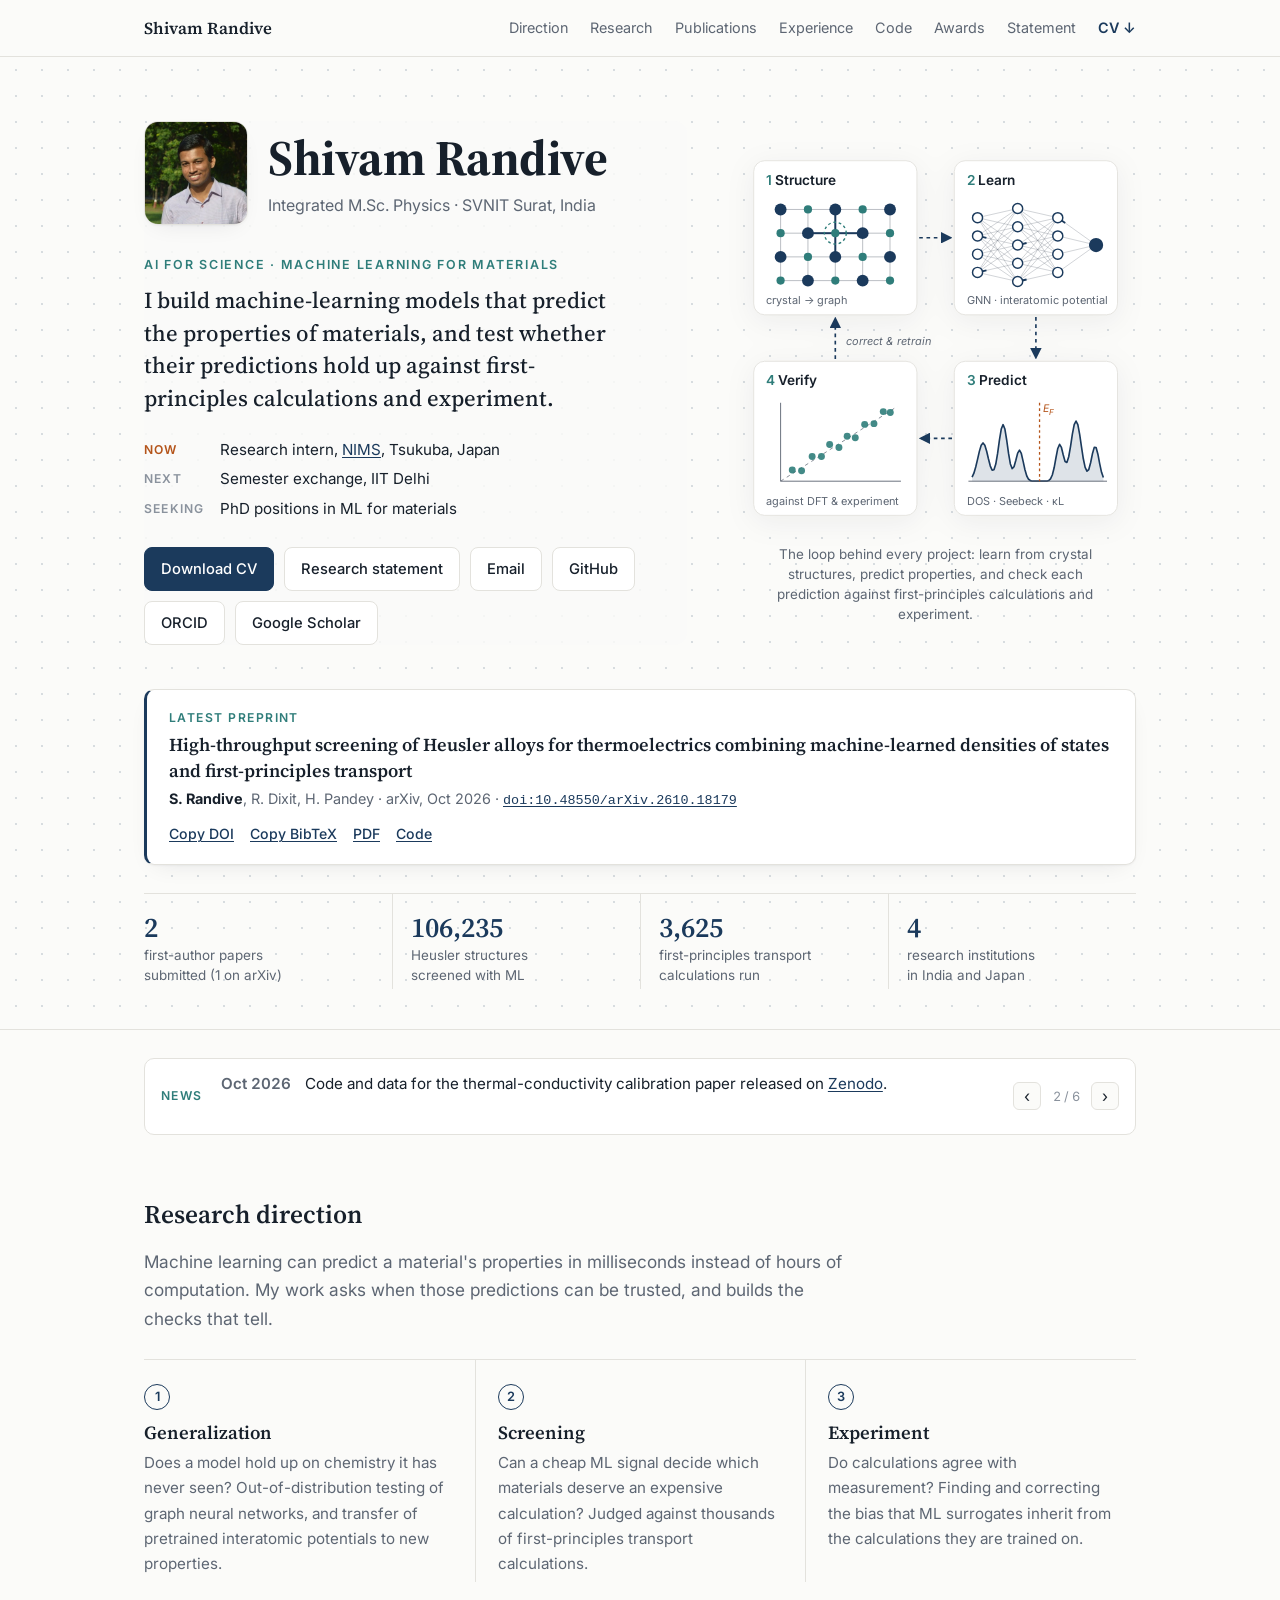
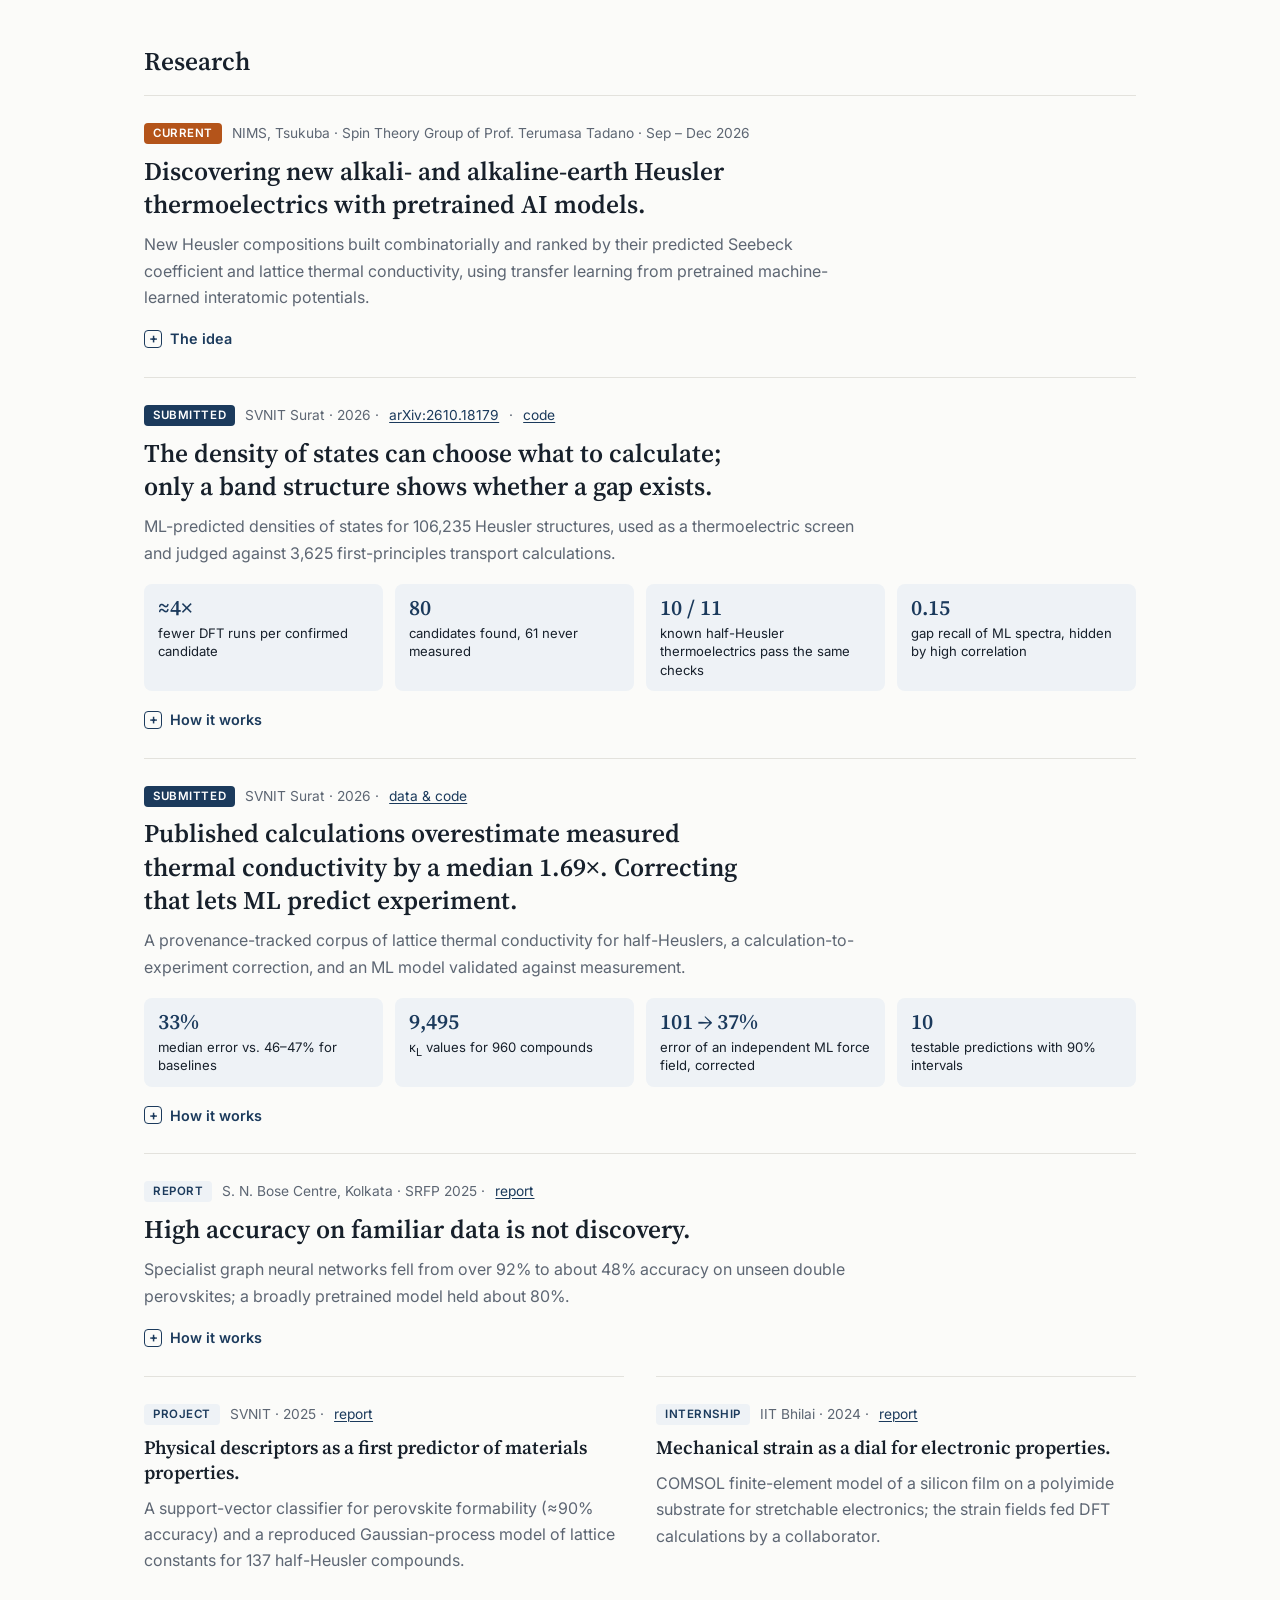
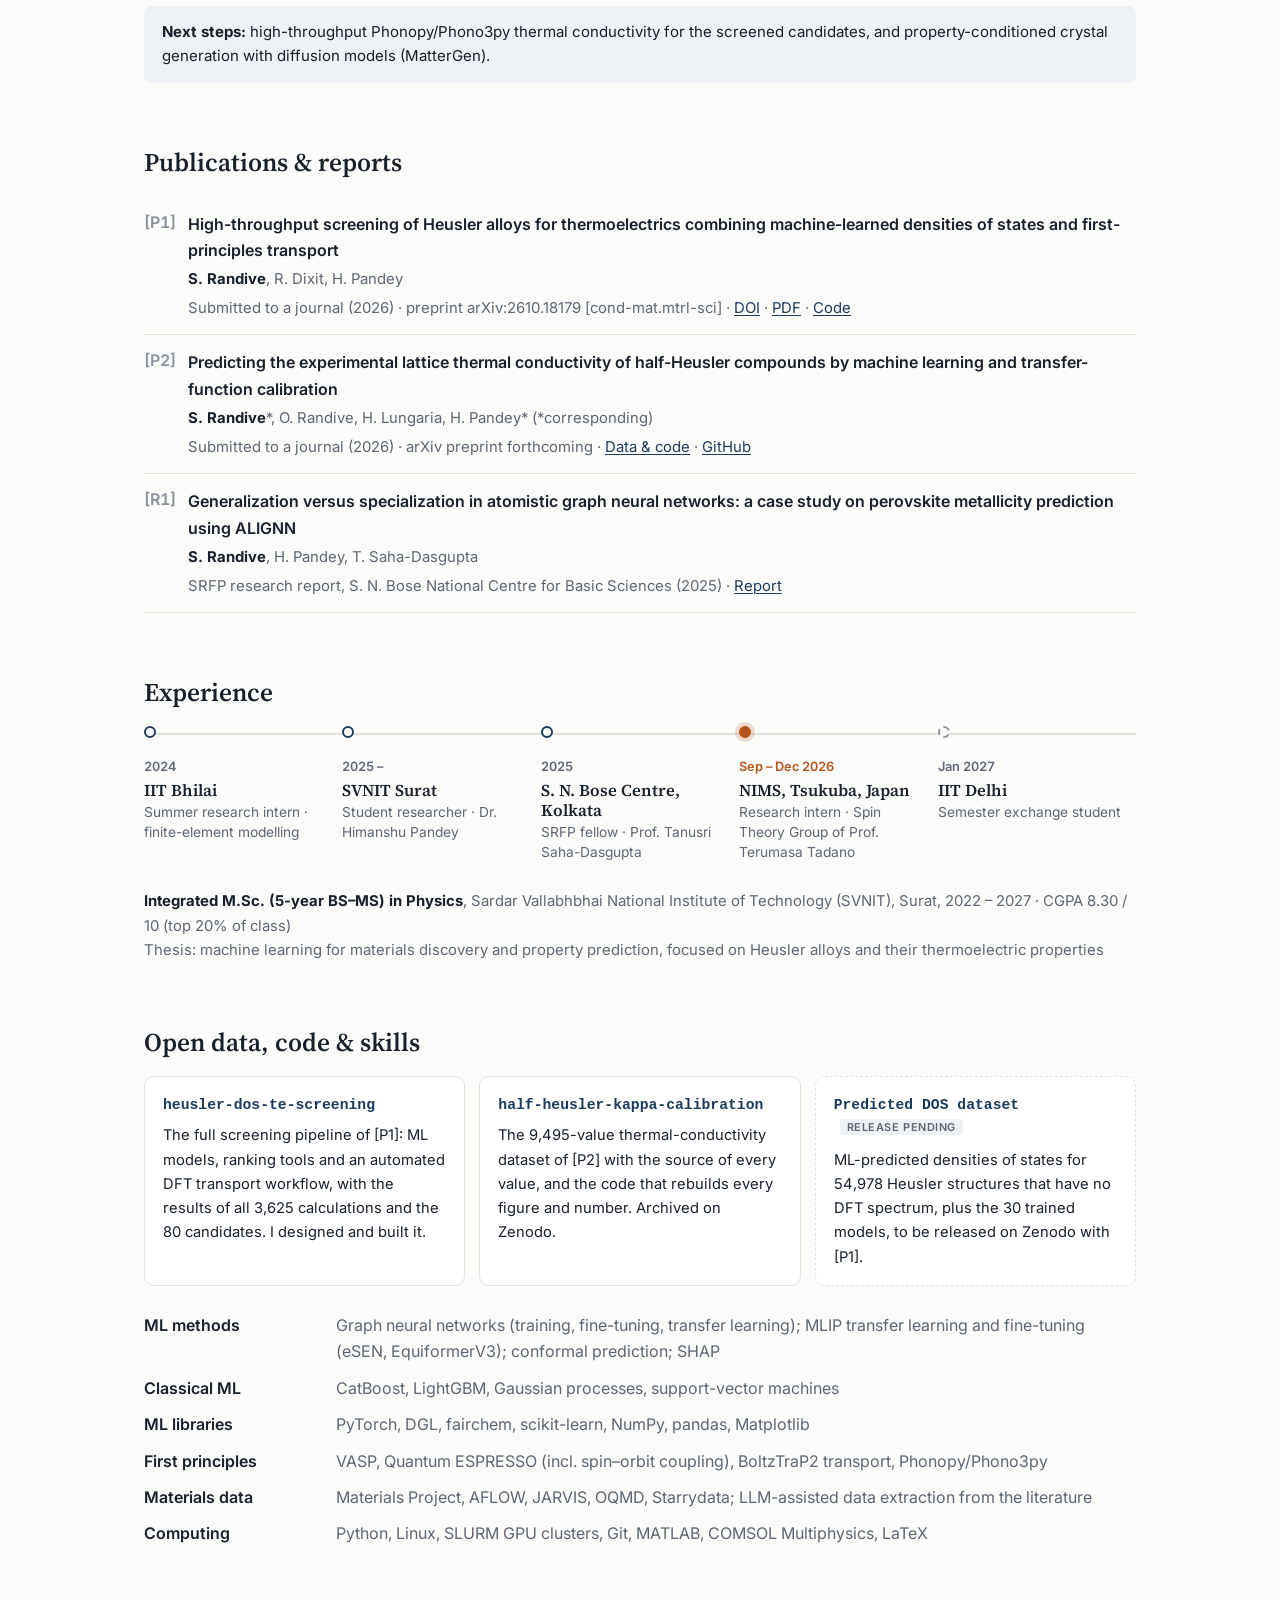
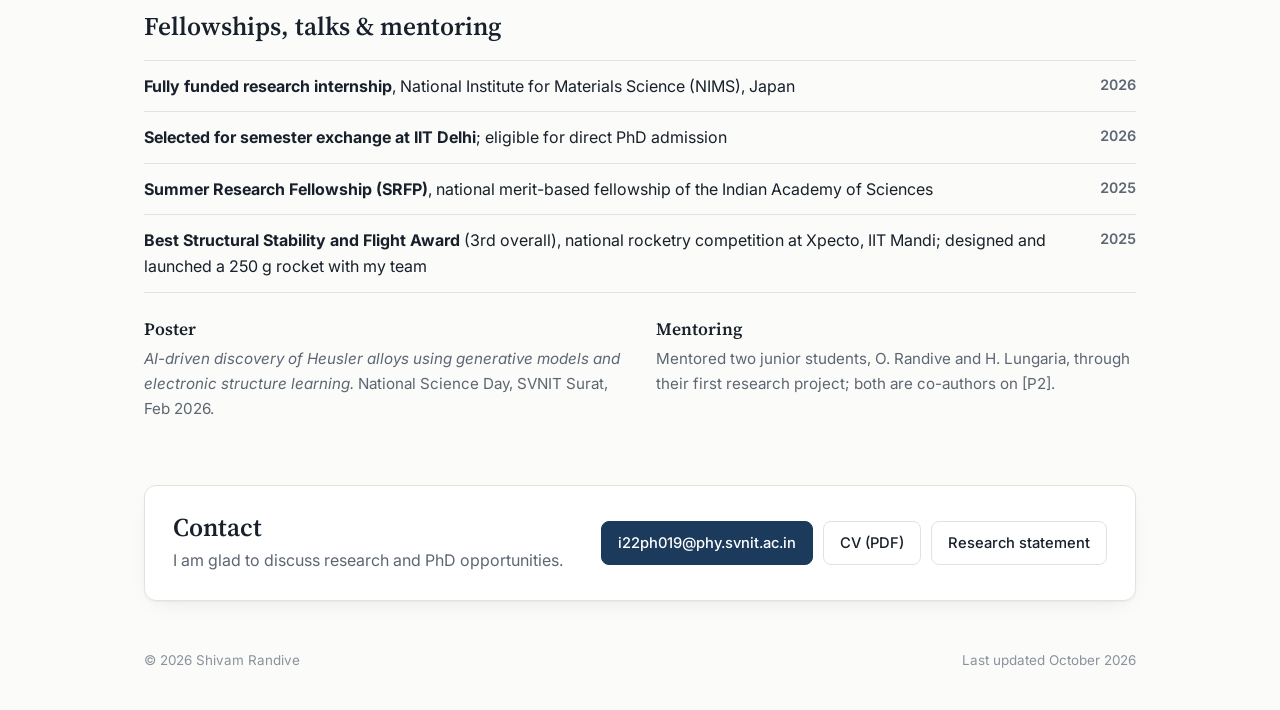
==== commit d570a045: "Add Google Scholar profile link Co-Authored-By: Claude Opus 5.5 <noreply@anthropic.com>" ====
--- a/index.html
+++ b/index.html
@@ -29,7 +29,7 @@
       {"@type": "ResearchOrganization", "name": "National Institute for Materials Science (NIMS), Tsukuba"}
     ],
     "knowsAbout": ["Machine learning for materials", "Graph neural networks", "Machine-learned interatomic potentials", "Density functional theory", "Thermoelectric materials"],
-    "sameAs": ["https://github.com/Shivamrandive747", "https://orcid.org/0009-0005-1403-4484"]
+    "sameAs": ["https://github.com/Shivamrandive747", "https://orcid.org/0009-0005-1403-4484", "https://scholar.google.com/citations?user=g3rGf_MAAAAJ"]
   }
   </script>
 </head>
@@ -81,6 +81,7 @@
           <a class="btn" href="mailto:i22ph019@phy.svnit.ac.in">Email</a>
           <a class="btn" href="https://github.com/Shivamrandive747">GitHub</a>
           <a class="btn" href="https://orcid.org/0009-0005-1403-4484">ORCID</a>
+          <a class="btn" href="https://scholar.google.com/citations?user=g3rGf_MAAAAJ">Google Scholar</a>
         </div>
       </div>
 
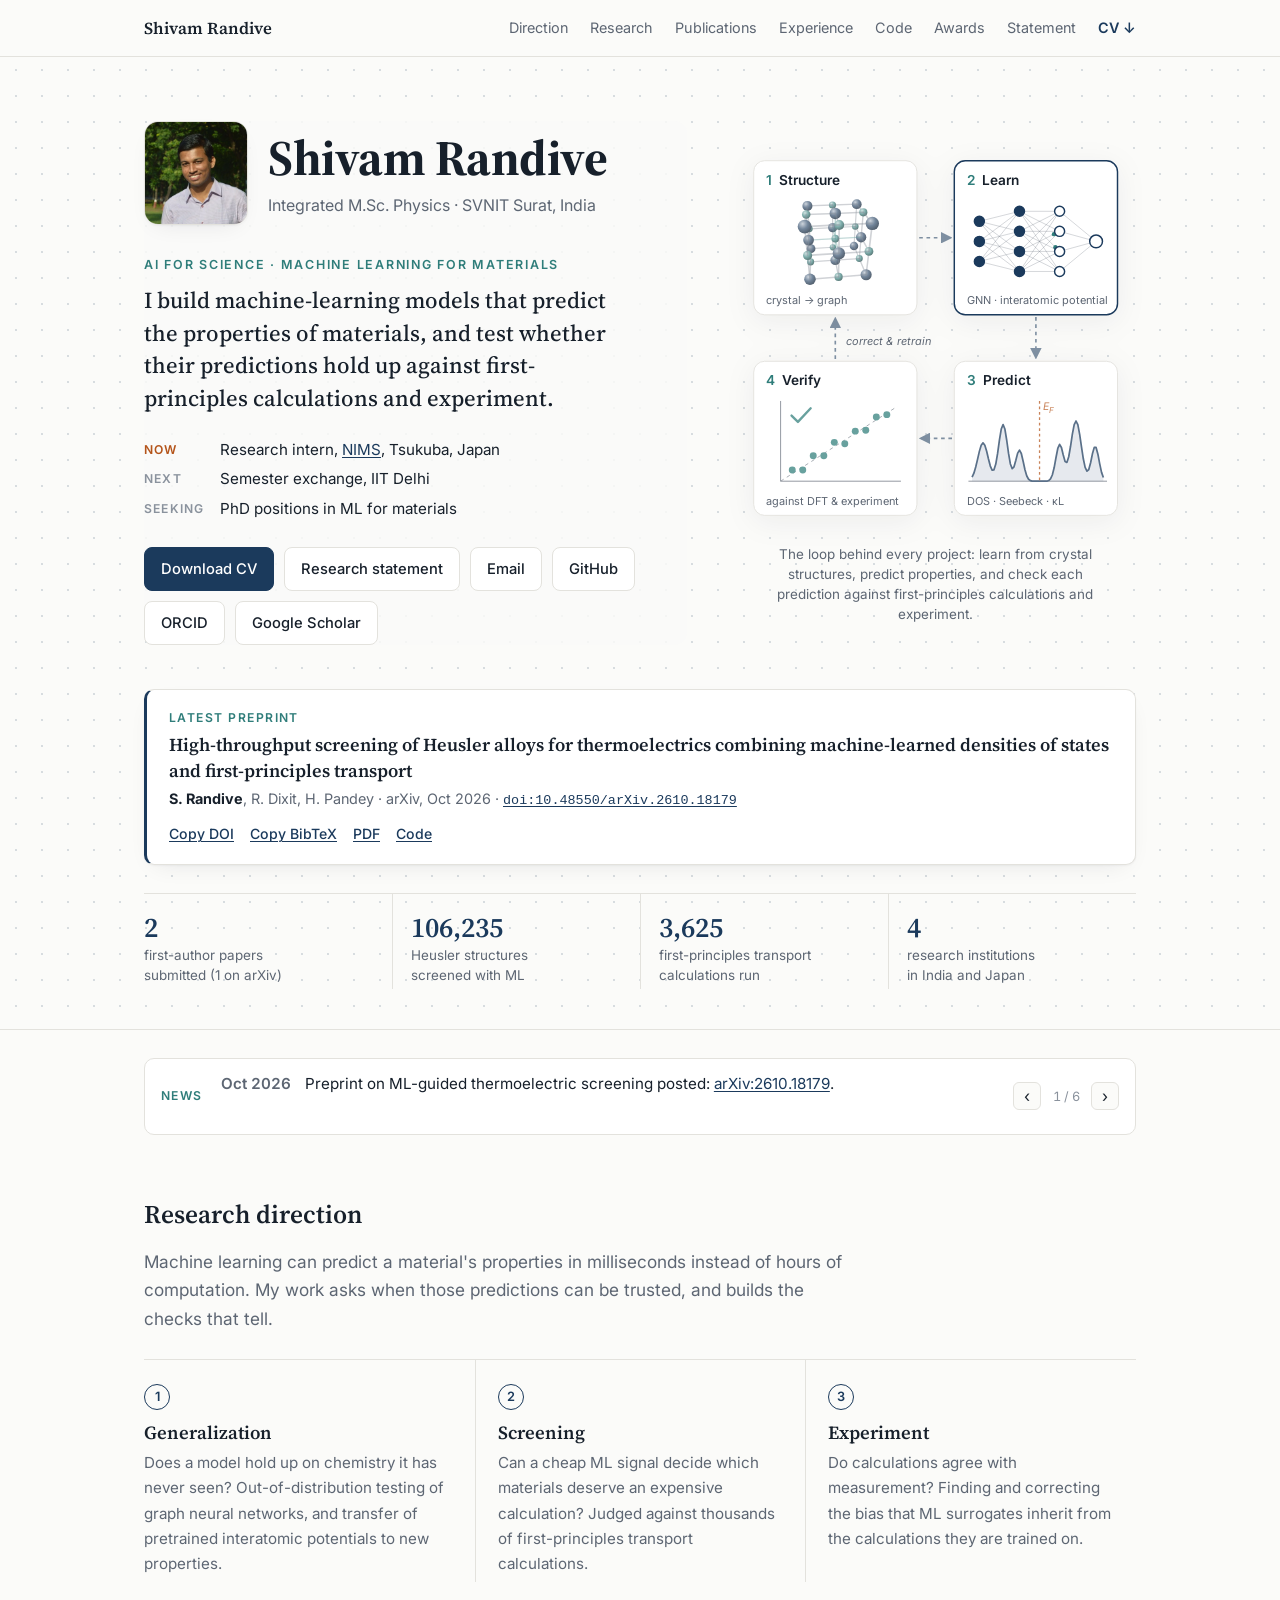
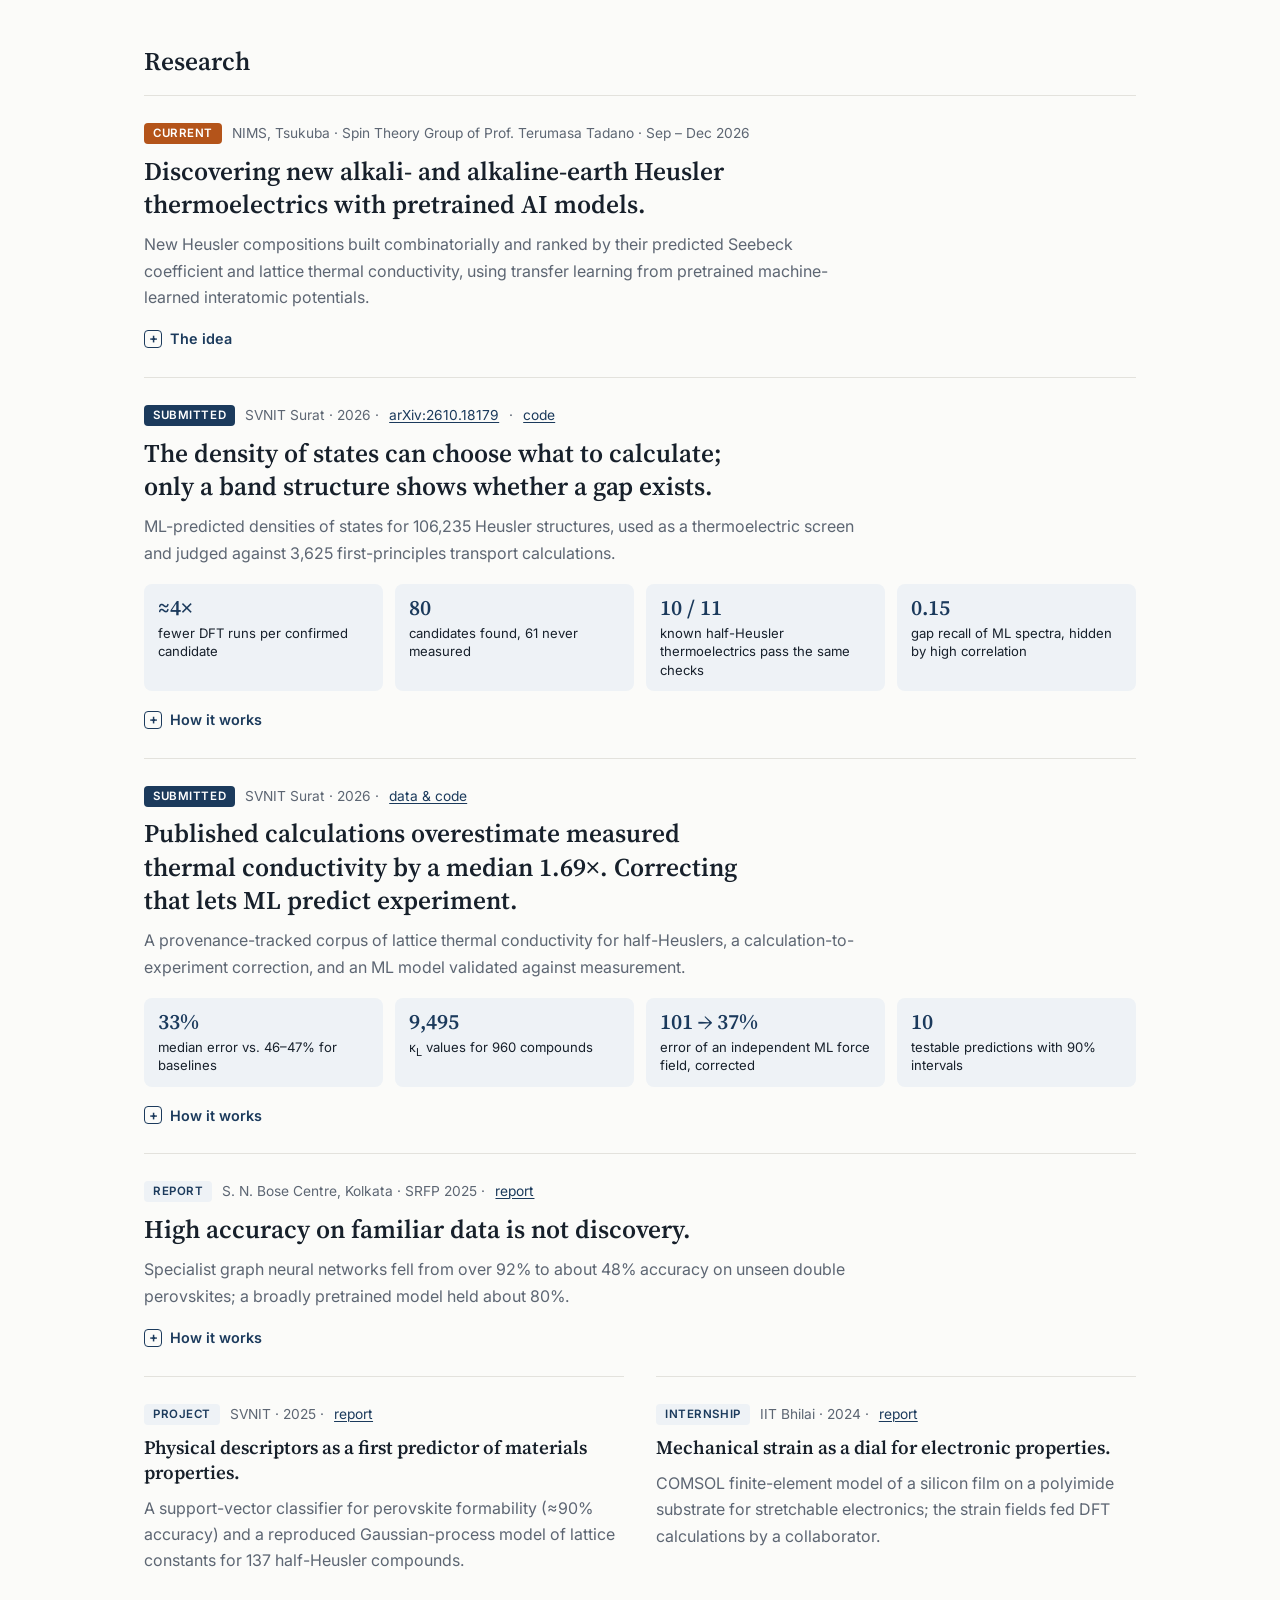
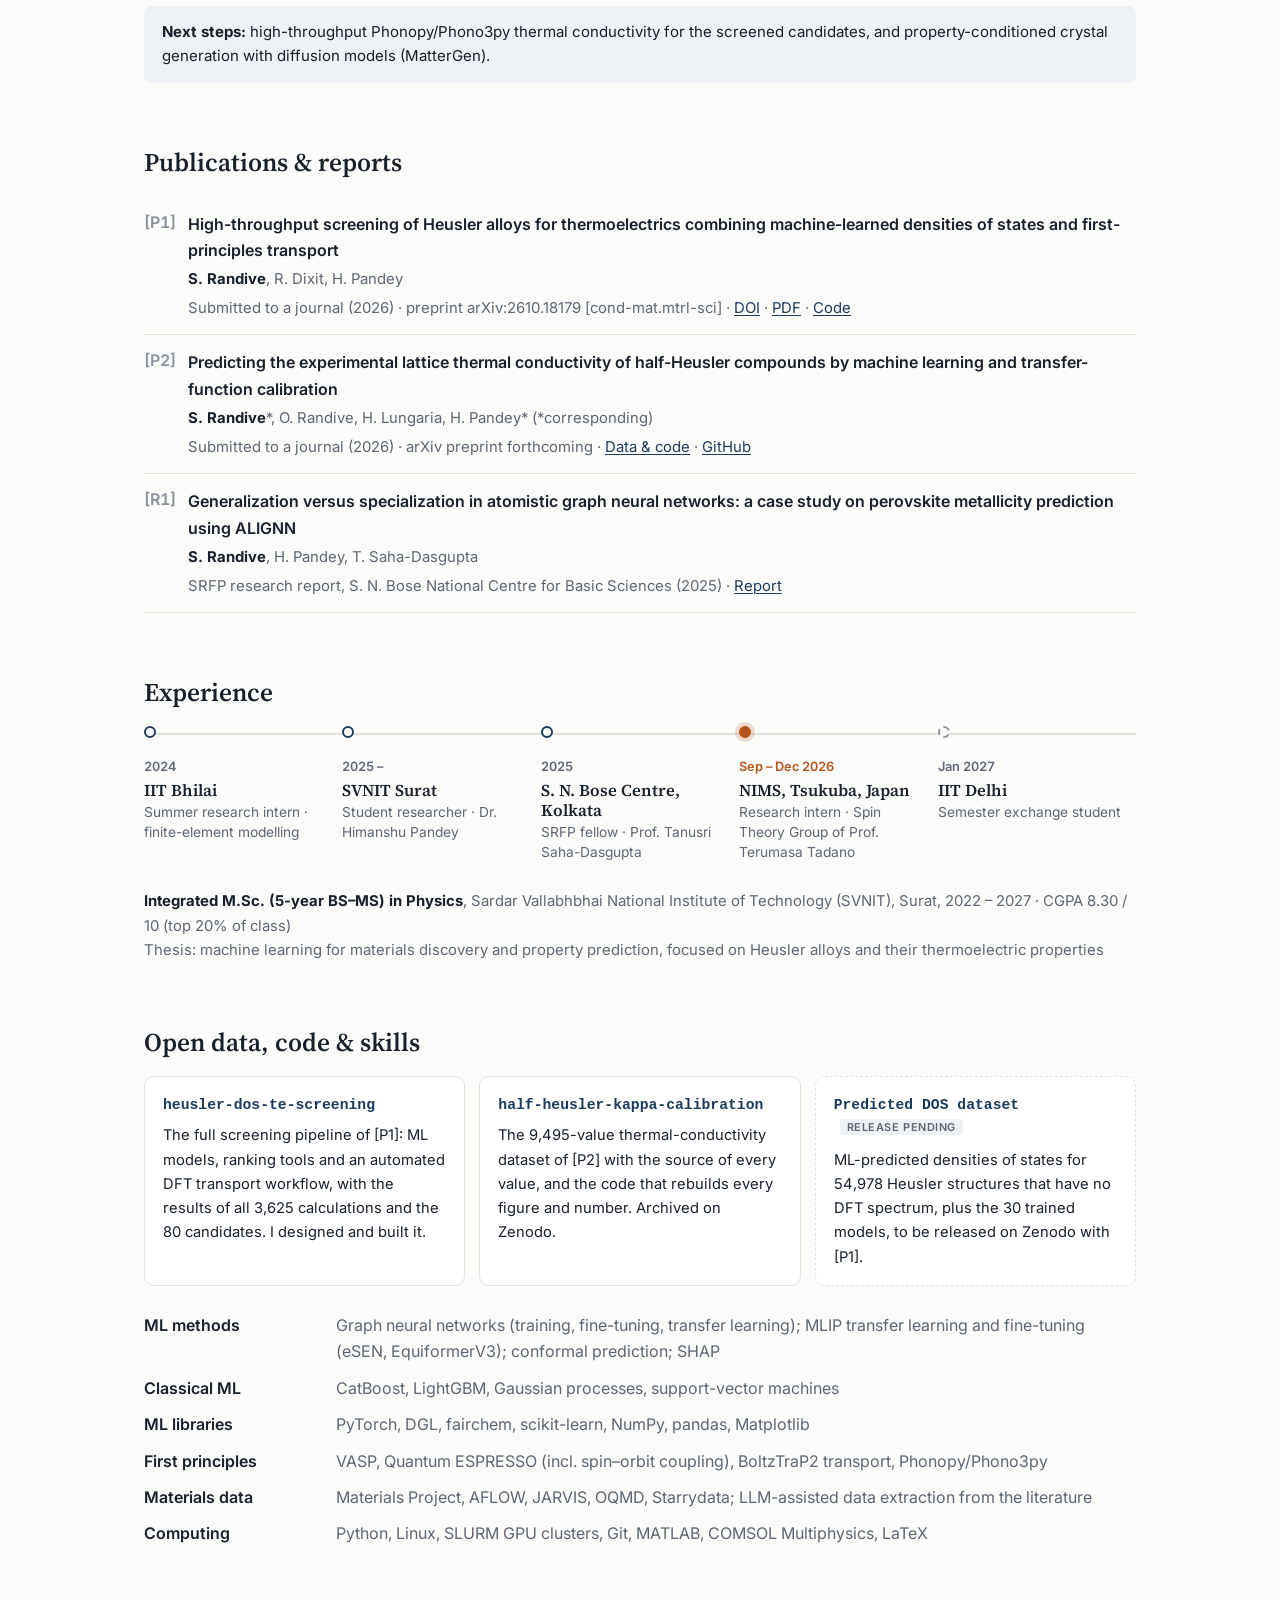
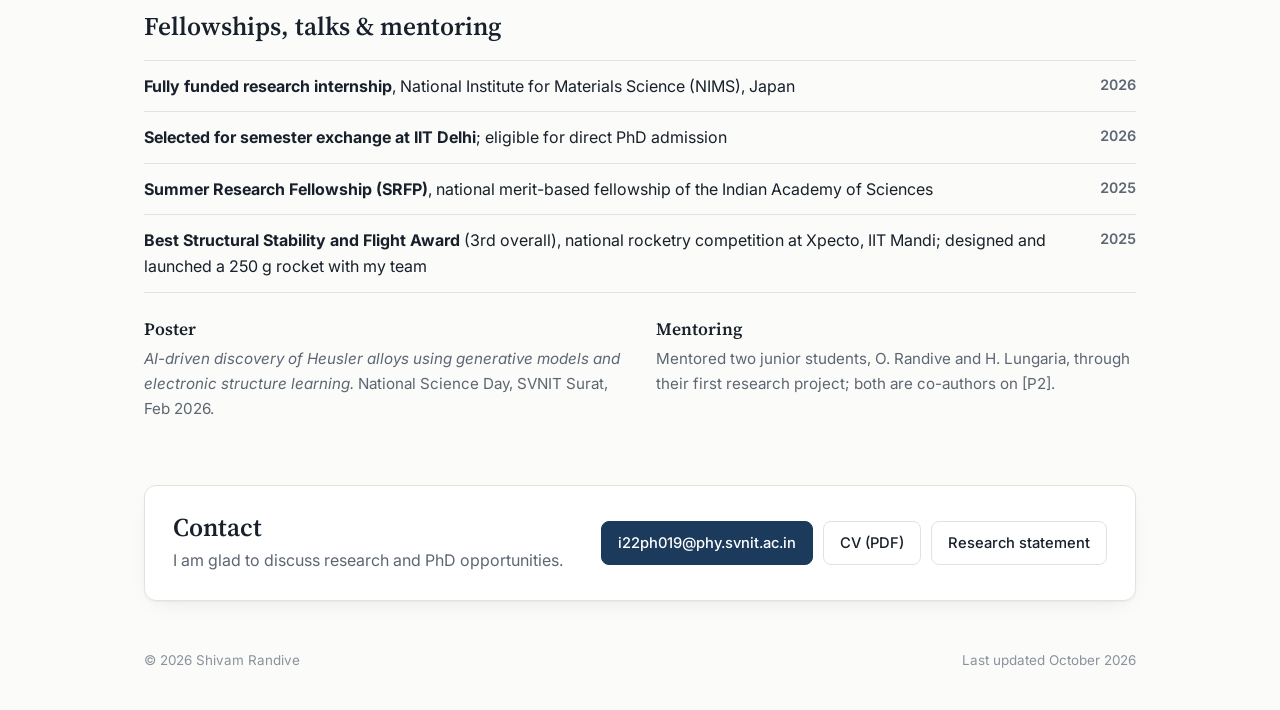
==== commit e4e6c511: "Explain the NIMS approach in plain words Drop the paper citation from the approach line and the "ful" ====
--- a/index.html
+++ b/index.html
@@ -189,8 +189,8 @@
           <li>Universal interatomic potentials are pretrained on over a hundred million DFT calculations to predict
             energies and forces; to do that, their inner layers must already encode each atom's chemical
             environment.</li>
-          <li>The direction: reuse those learned representations for transport properties, following the
-            frozen-transfer-learning approach of Xiao and Tadano (<i>npj Comput. Mater.</i> 2026).</li>
+          <li>The direction: keep the pretrained network frozen and train a small model on its inner features,
+            finding which layers, and which design (convolution or attention), best capture transport.</li>
           <li>Two architectures: eSEN (equivariant convolution) and EquiformerV3 (equivariant attention).</li>
         </ul>
         <p class="note">Work in progress.</p>
--- a/style.css
+++ b/style.css
@@ -84,12 +84,37 @@
 /* ML-for-materials loop figure */
 .loop { margin: 0; justify-self: center; width: min(430px, 100%); }
 .loop-svg { width: 100%; height: auto; display: block; overflow: visible; filter: drop-shadow(0 6px 14px rgba(17, 24, 39, .06)); }
-.loop-svg .flow { stroke-dasharray: 4 4; animation: flow 1.2s linear infinite; }
-.loop-svg .pulse { stroke-dasharray: 10 60; animation: pulse 2.4s linear infinite; }
-.loop-svg .pulse:nth-of-type(3n) { animation-delay: -.8s; }
-.loop-svg .pulse:nth-of-type(3n+1) { animation-delay: -1.6s; }
+/* live version drawn by script.js */
+.lp-card { fill: var(--surface); stroke: var(--line); transition: stroke .5s, stroke-width .5s; }
+.is-active .lp-card { stroke: var(--accent); stroke-width: 1.6; }
+.lp-title { font: 600 15px var(--sans); fill: var(--text); }
+.lp-num { fill: var(--accent-2); }
+.lp-sub { font: 12px var(--sans); fill: var(--muted); }
+.lp-note { font: italic 12px var(--sans); fill: var(--muted); }
+.lp-content { transition: opacity .6s; }
+.lp-step:not(.is-active) .lp-content { opacity: .72; }
+.is-still .lp-step .lp-content { opacity: 1; }
+.lp-arrow { fill: none; stroke: var(--accent); stroke-width: 1.8; stroke-dasharray: 4 4; opacity: .55;
+  animation: flow 1.2s linear infinite; transition: opacity .3s, stroke .3s; }
+.lp-arrow.is-hot { opacity: 1; stroke: var(--accent-2); stroke-width: 2.4; }
+.lp-head { fill: var(--accent); }
+.lp-bond { stroke: var(--muted); stroke-linecap: round; }
+.lp-bond.hub { stroke: var(--accent-2); }
+.lp-halo { fill: none; stroke: var(--accent-2); stroke-width: 1.5; }
+.lp-edge { stroke: var(--muted); stroke-width: 1; opacity: .28; }
+.lp-node { fill: var(--surface); stroke: var(--accent); stroke-width: 1.6; transition: fill .25s; }
+.lp-node.on { fill: var(--accent); }
+.lp-dot { fill: var(--accent-2); }
+.lp-dos { fill: none; stroke: var(--accent); stroke-width: 1.9; stroke-linejoin: round; }
+.lp-dos-fill { fill: var(--accent); opacity: .15; }
+.lp-axis { fill: none; stroke: var(--muted); stroke-width: 1; }
+.lp-ef { stroke: var(--now); stroke-width: 1.4; stroke-dasharray: 3 3; }
+.lp-ef-label { font: italic 11.5px var(--sans); fill: var(--now); }
+.lp-ef-label tspan { font-size: 9px; }
+.lp-diag { stroke: var(--muted); stroke-dasharray: 4 4; opacity: .8; }
+.lp-pt { fill: var(--accent-2); }
+.lp-check { fill: none; stroke: var(--accent-2); stroke-width: 2.6; stroke-linecap: round; stroke-linejoin: round; }
 @keyframes flow { to { stroke-dashoffset: -16; } }
-@keyframes pulse { from { stroke-dashoffset: 70; } to { stroke-dashoffset: 0; } }
 .loop figcaption { margin: 10px auto 0; max-width: 40ch; font-size: .84rem; color: var(--muted); text-align: center; line-height: 1.5; }
 
 /* latest preprint */
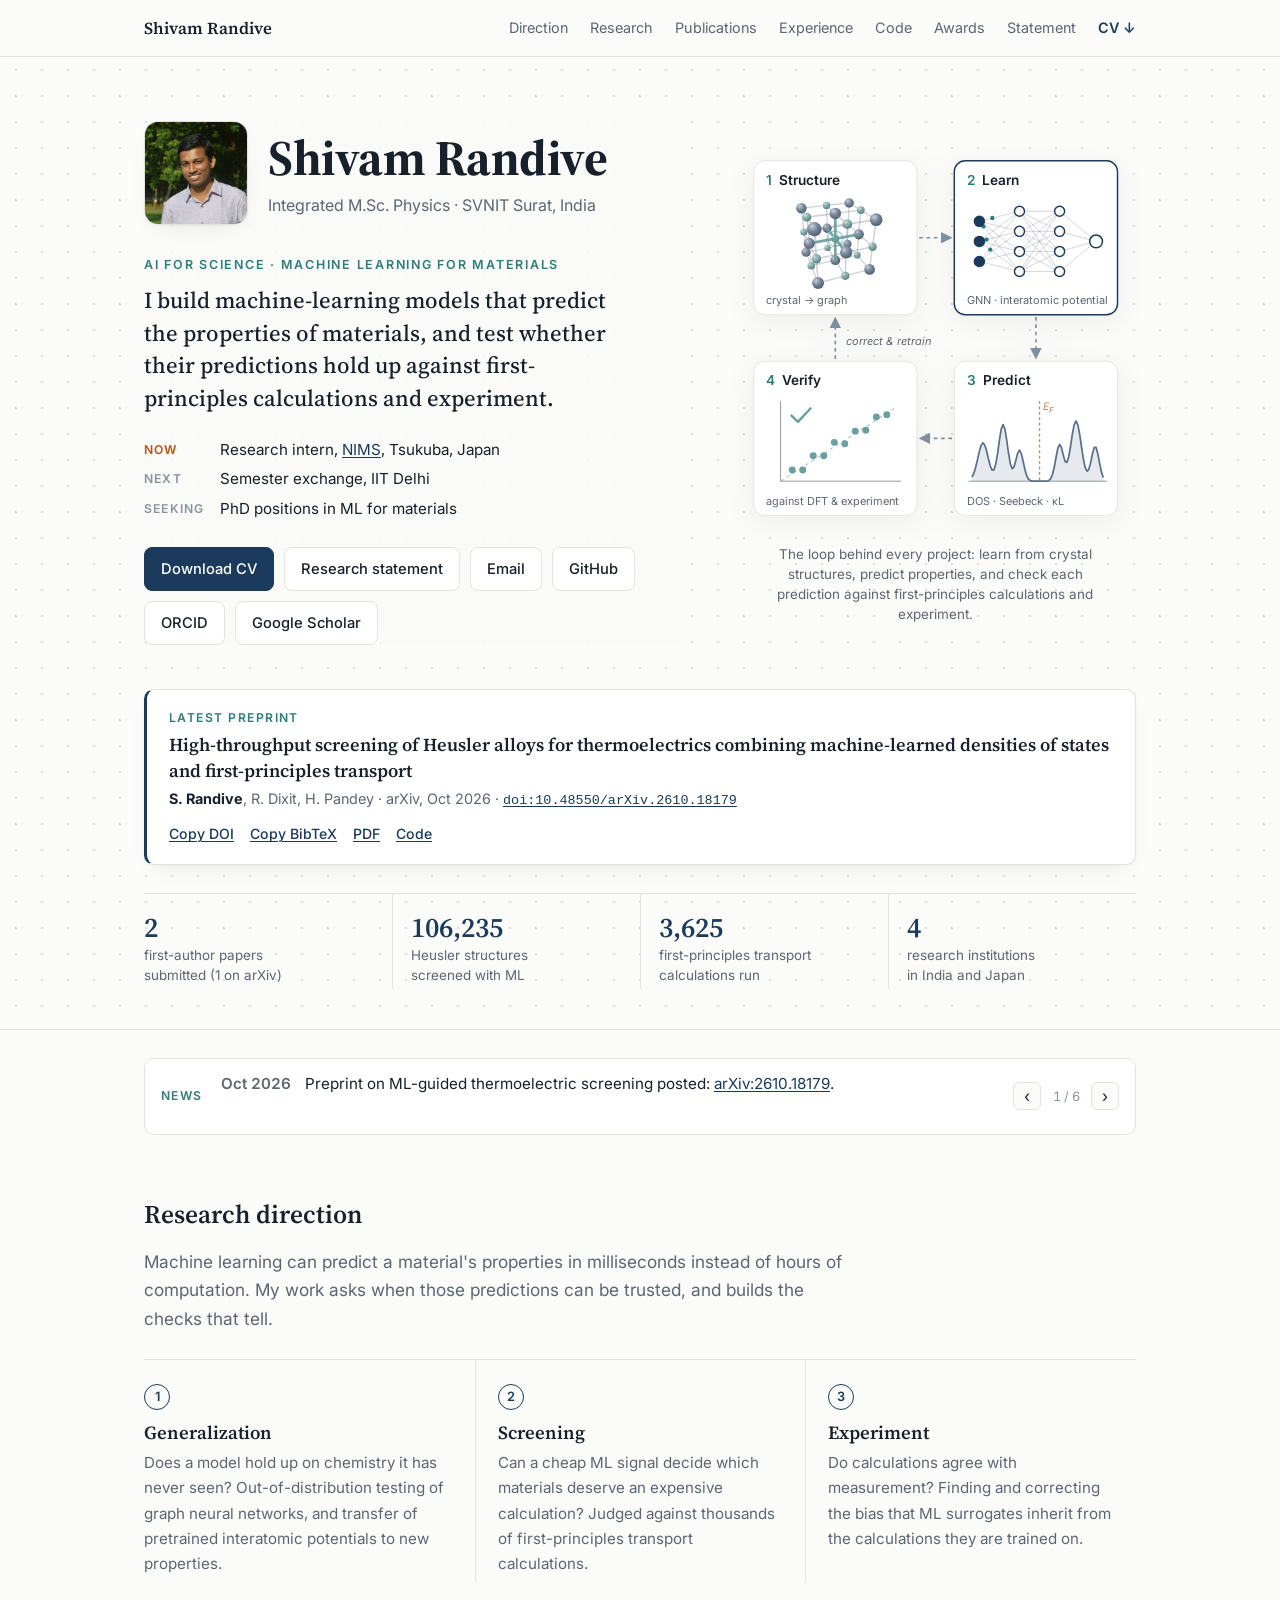
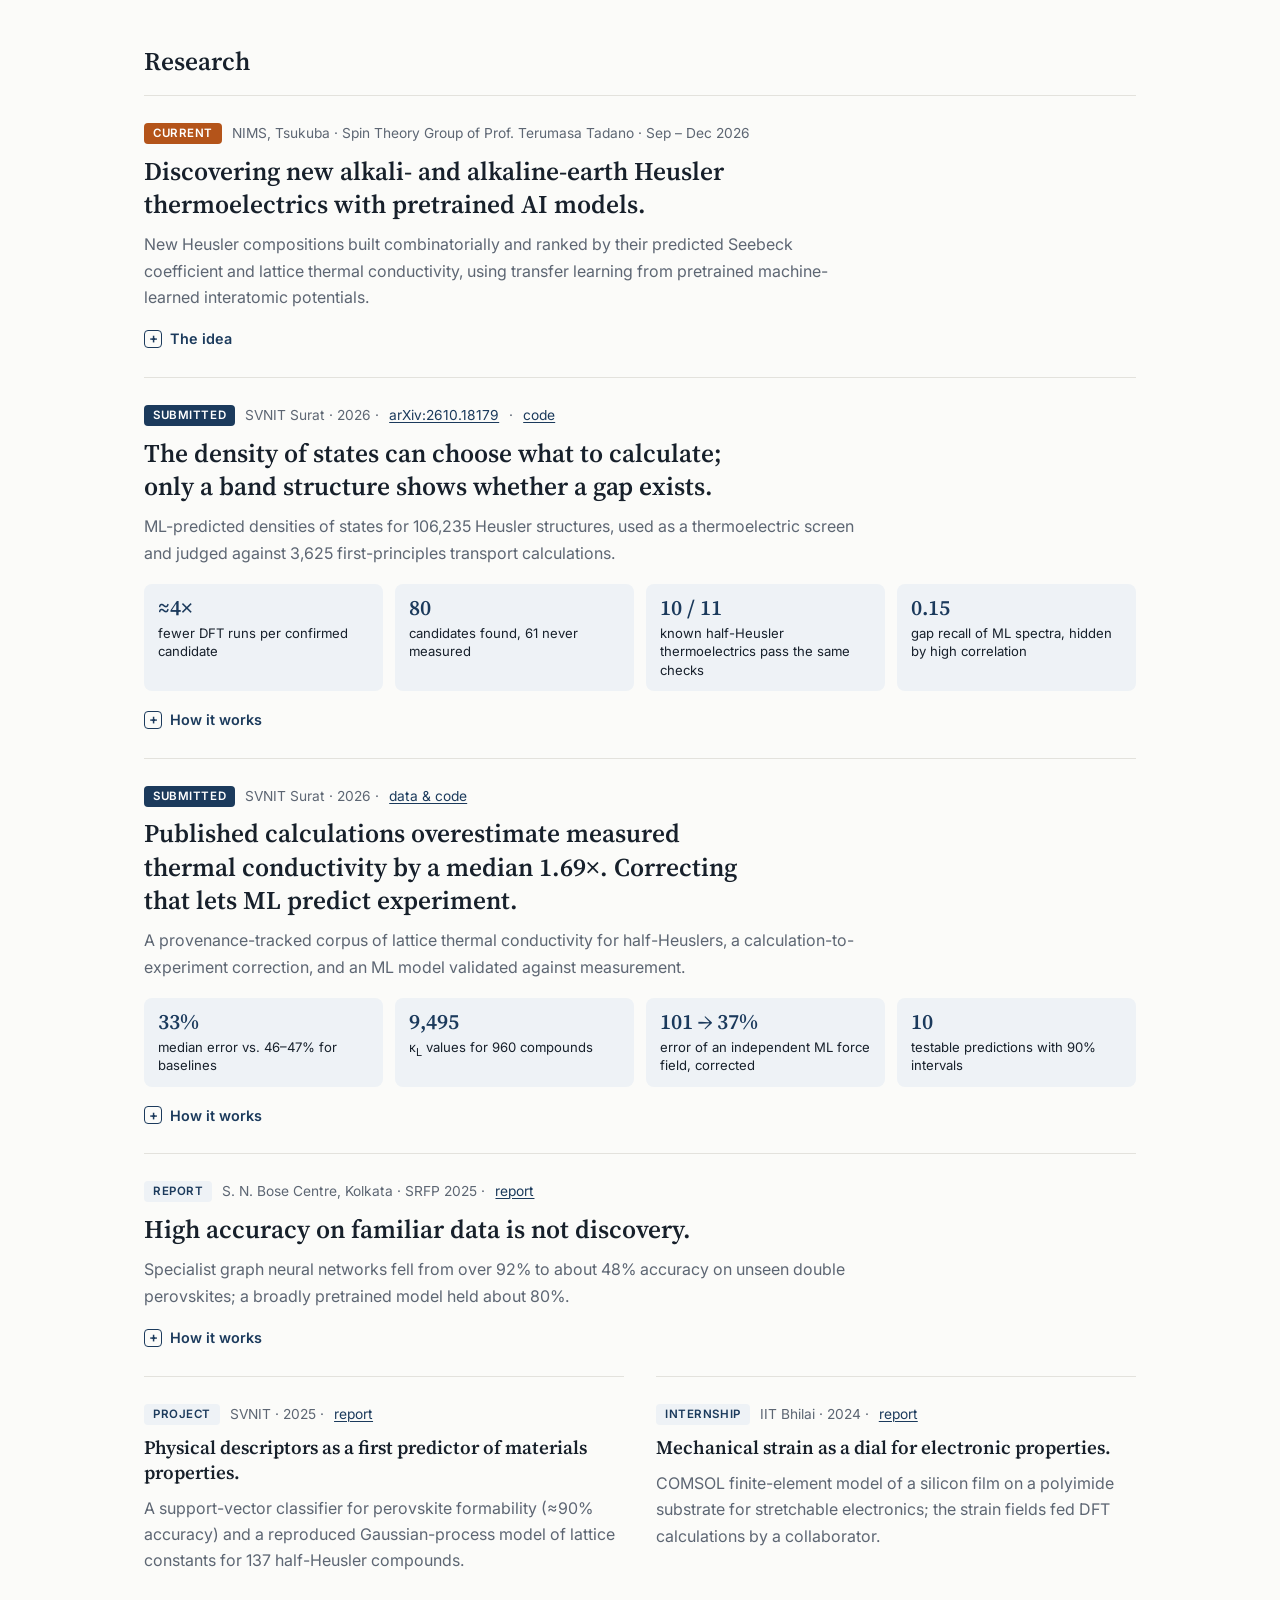
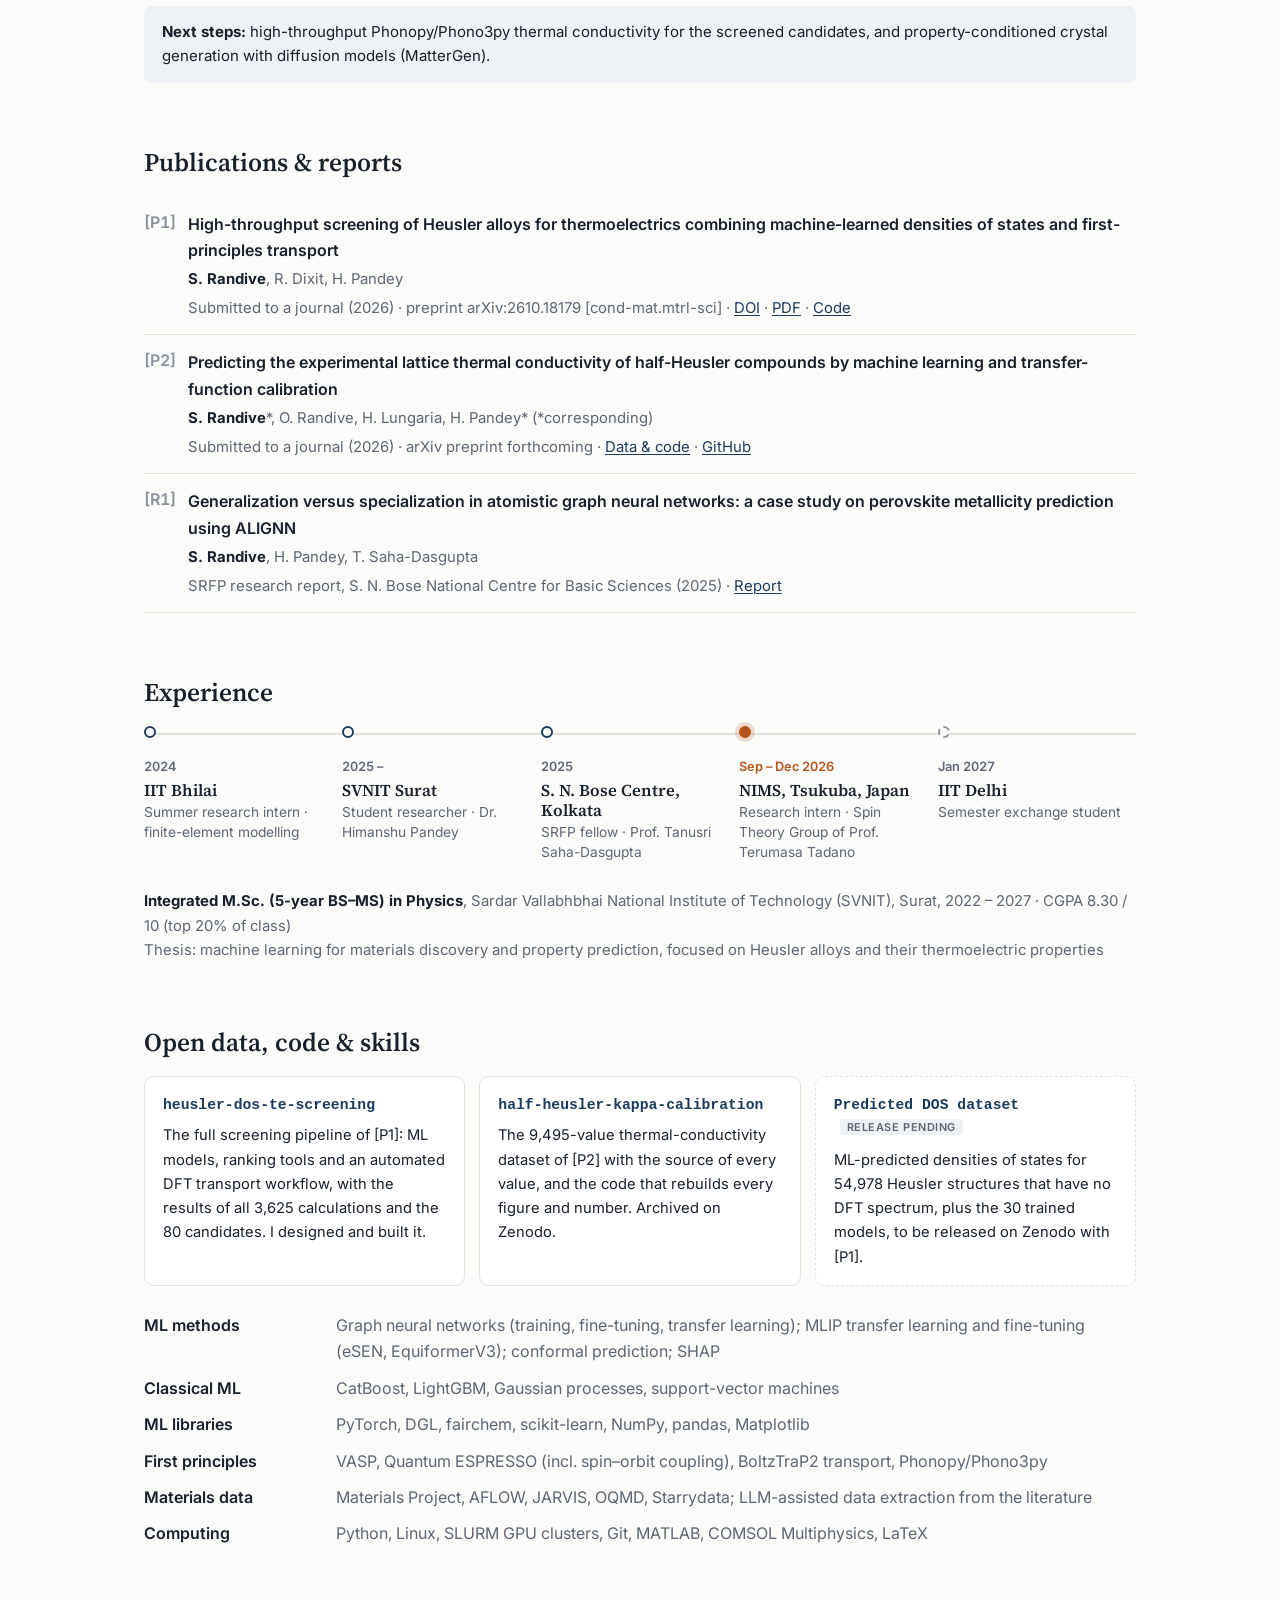
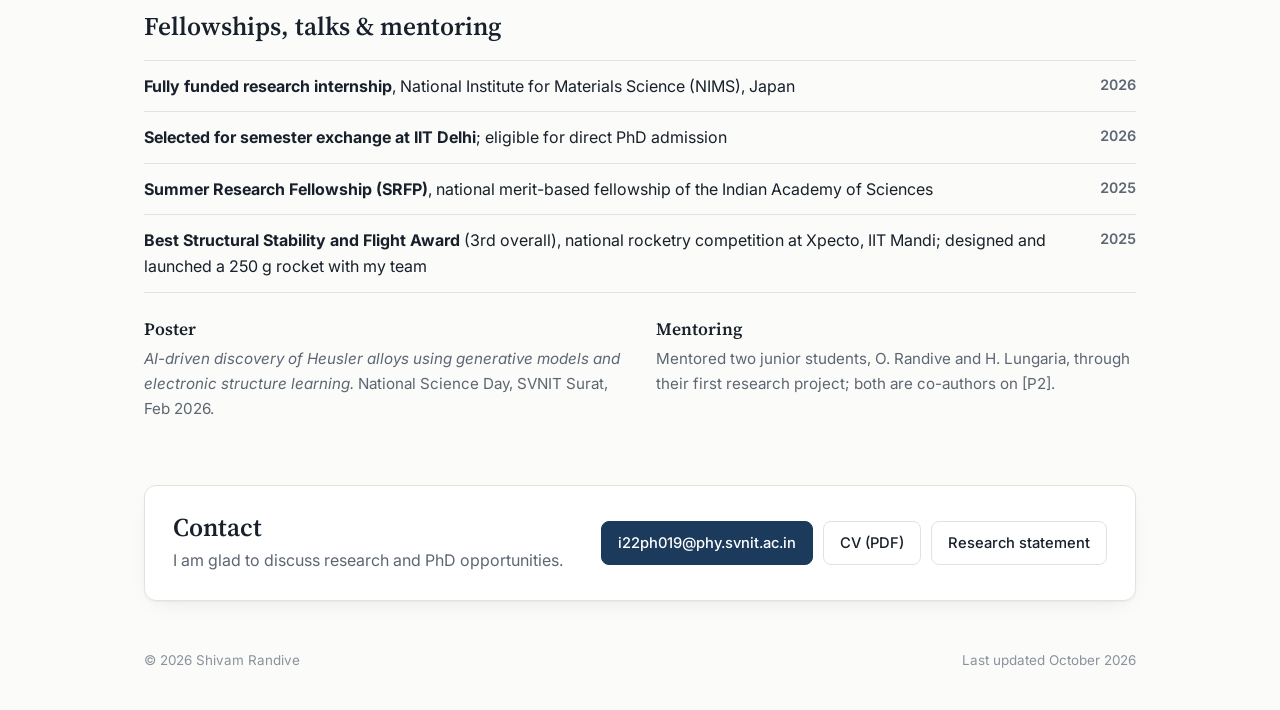
==== commit b3a35c7a: "Describe the NIMS approach: frozen transfer learning on phonon forces MLIPs are fine-tuned with froz" ====
--- a/index.html
+++ b/index.html
@@ -186,11 +186,11 @@
       <details>
         <summary>The idea</summary>
         <ul>
-          <li>Universal interatomic potentials are pretrained on over a hundred million DFT calculations to predict
+          <li>Universal machine-learned interatomic potentials (MLIPs) are pretrained on over a hundred million DFT calculations to predict
             energies and forces; to do that, their inner layers must already encode each atom's chemical
             environment.</li>
-          <li>The direction: keep the pretrained network frozen and train a small model on its inner features,
-            finding which layers, and which design (convolution or attention), best capture transport.</li>
+          <li>The approach: apply frozen transfer learning to these MLIPs on phonon force data, and predict
+            lattice thermal conductivity through a Phonopy and Phono3py pipeline.</li>
           <li>Two architectures: eSEN (equivariant convolution) and EquiformerV3 (equivariant attention).</li>
         </ul>
         <p class="note">Work in progress.</p>
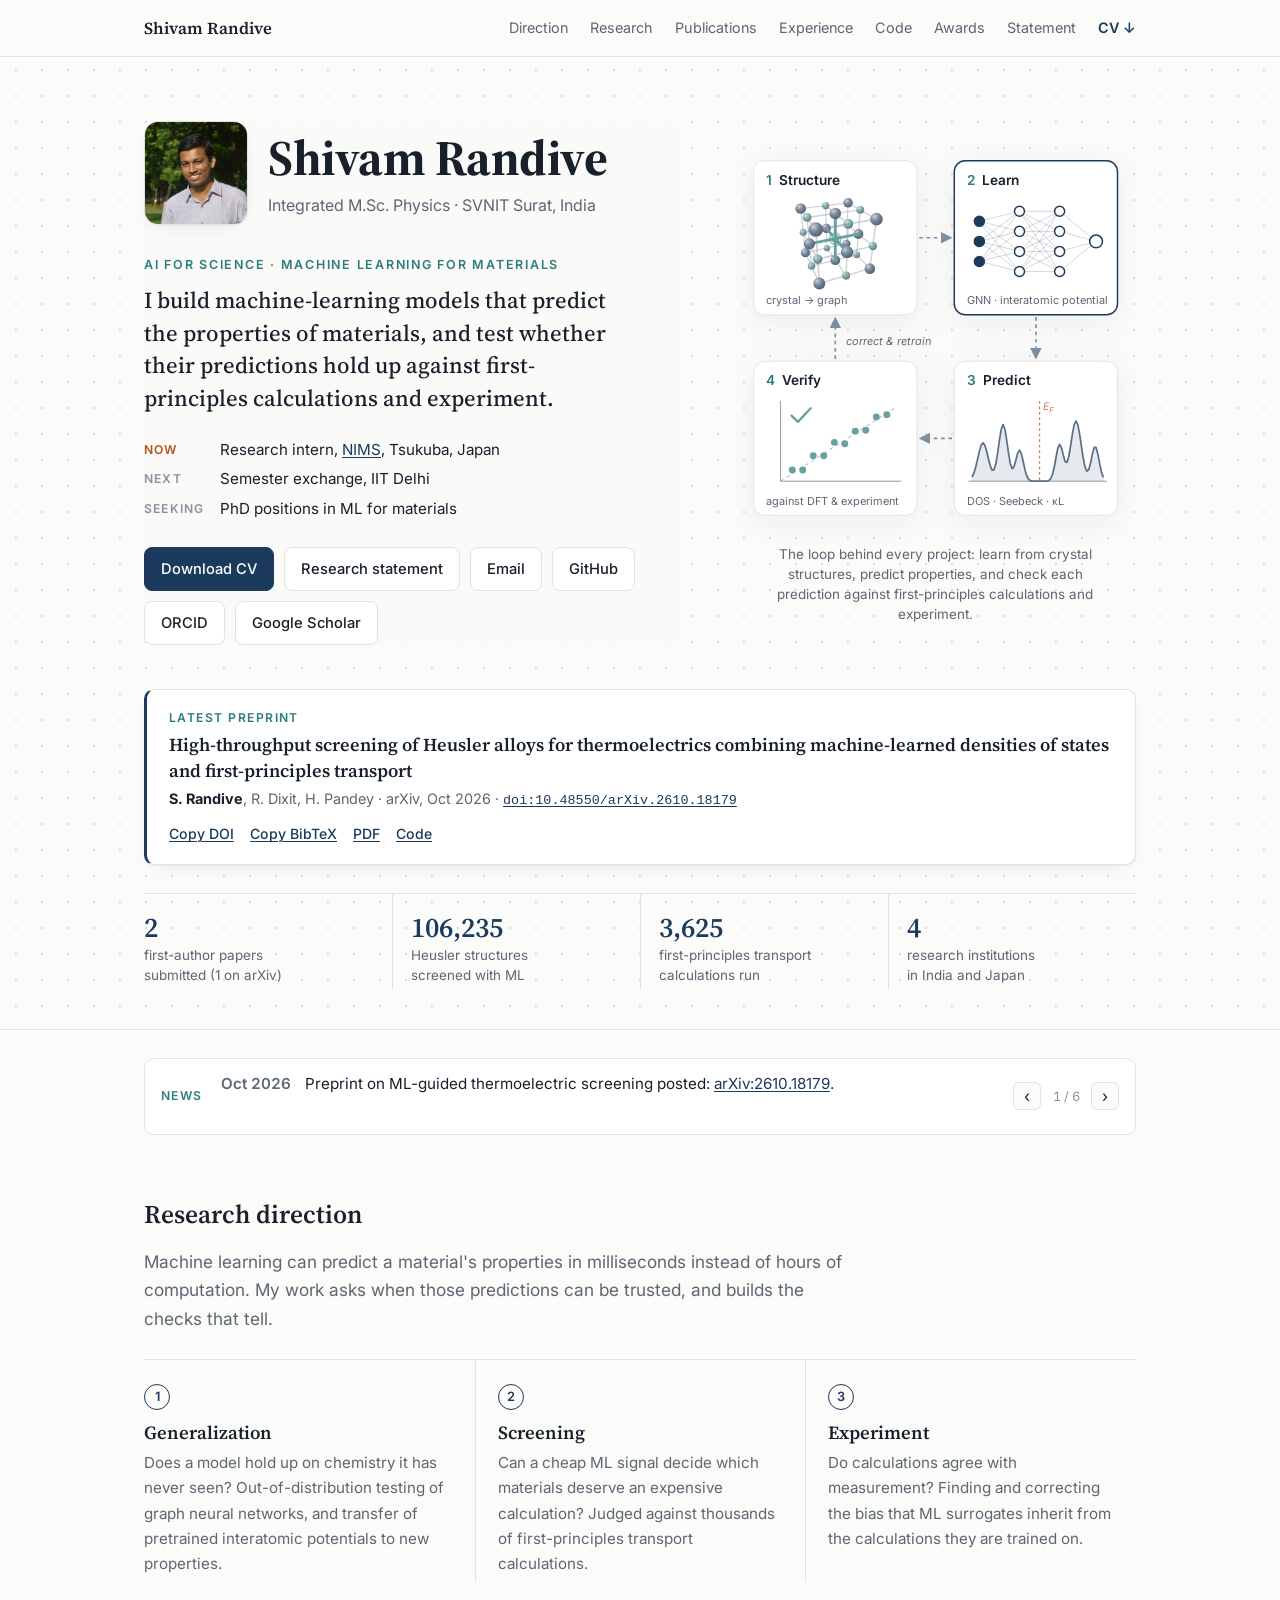
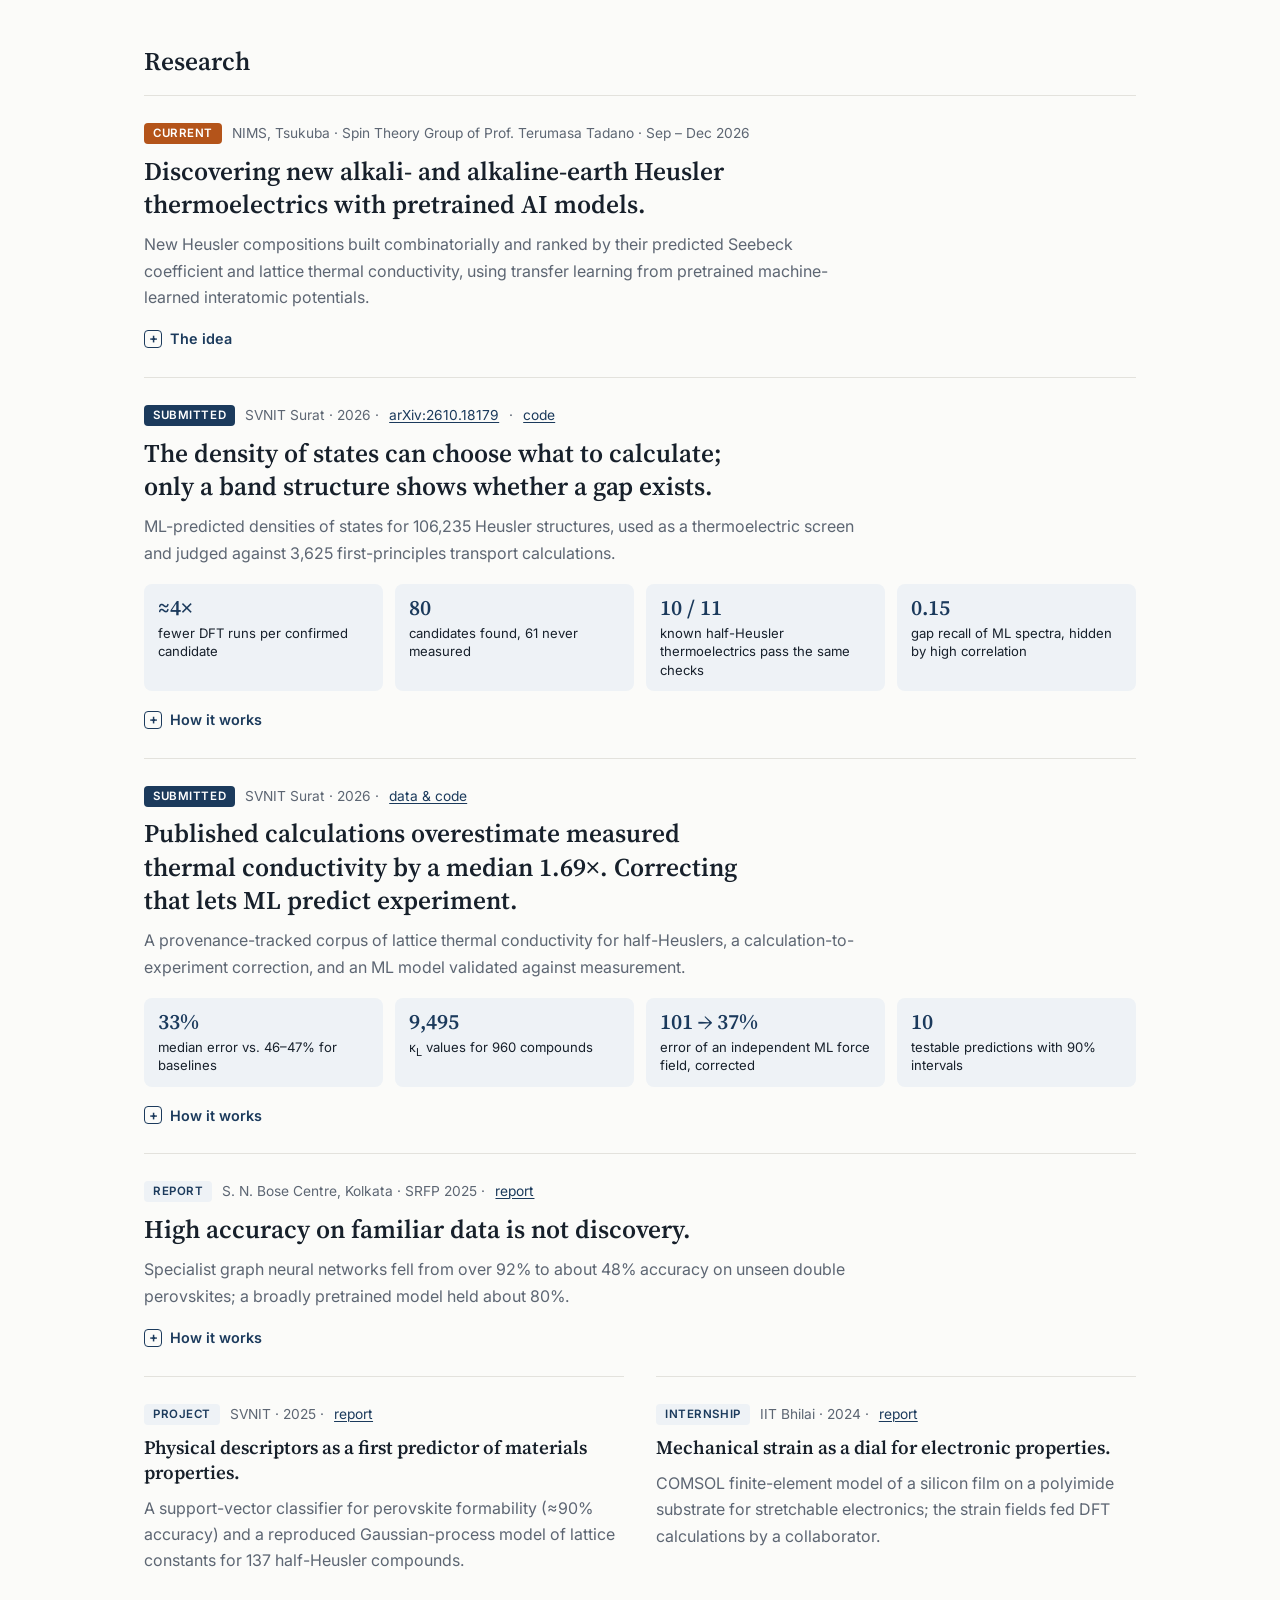
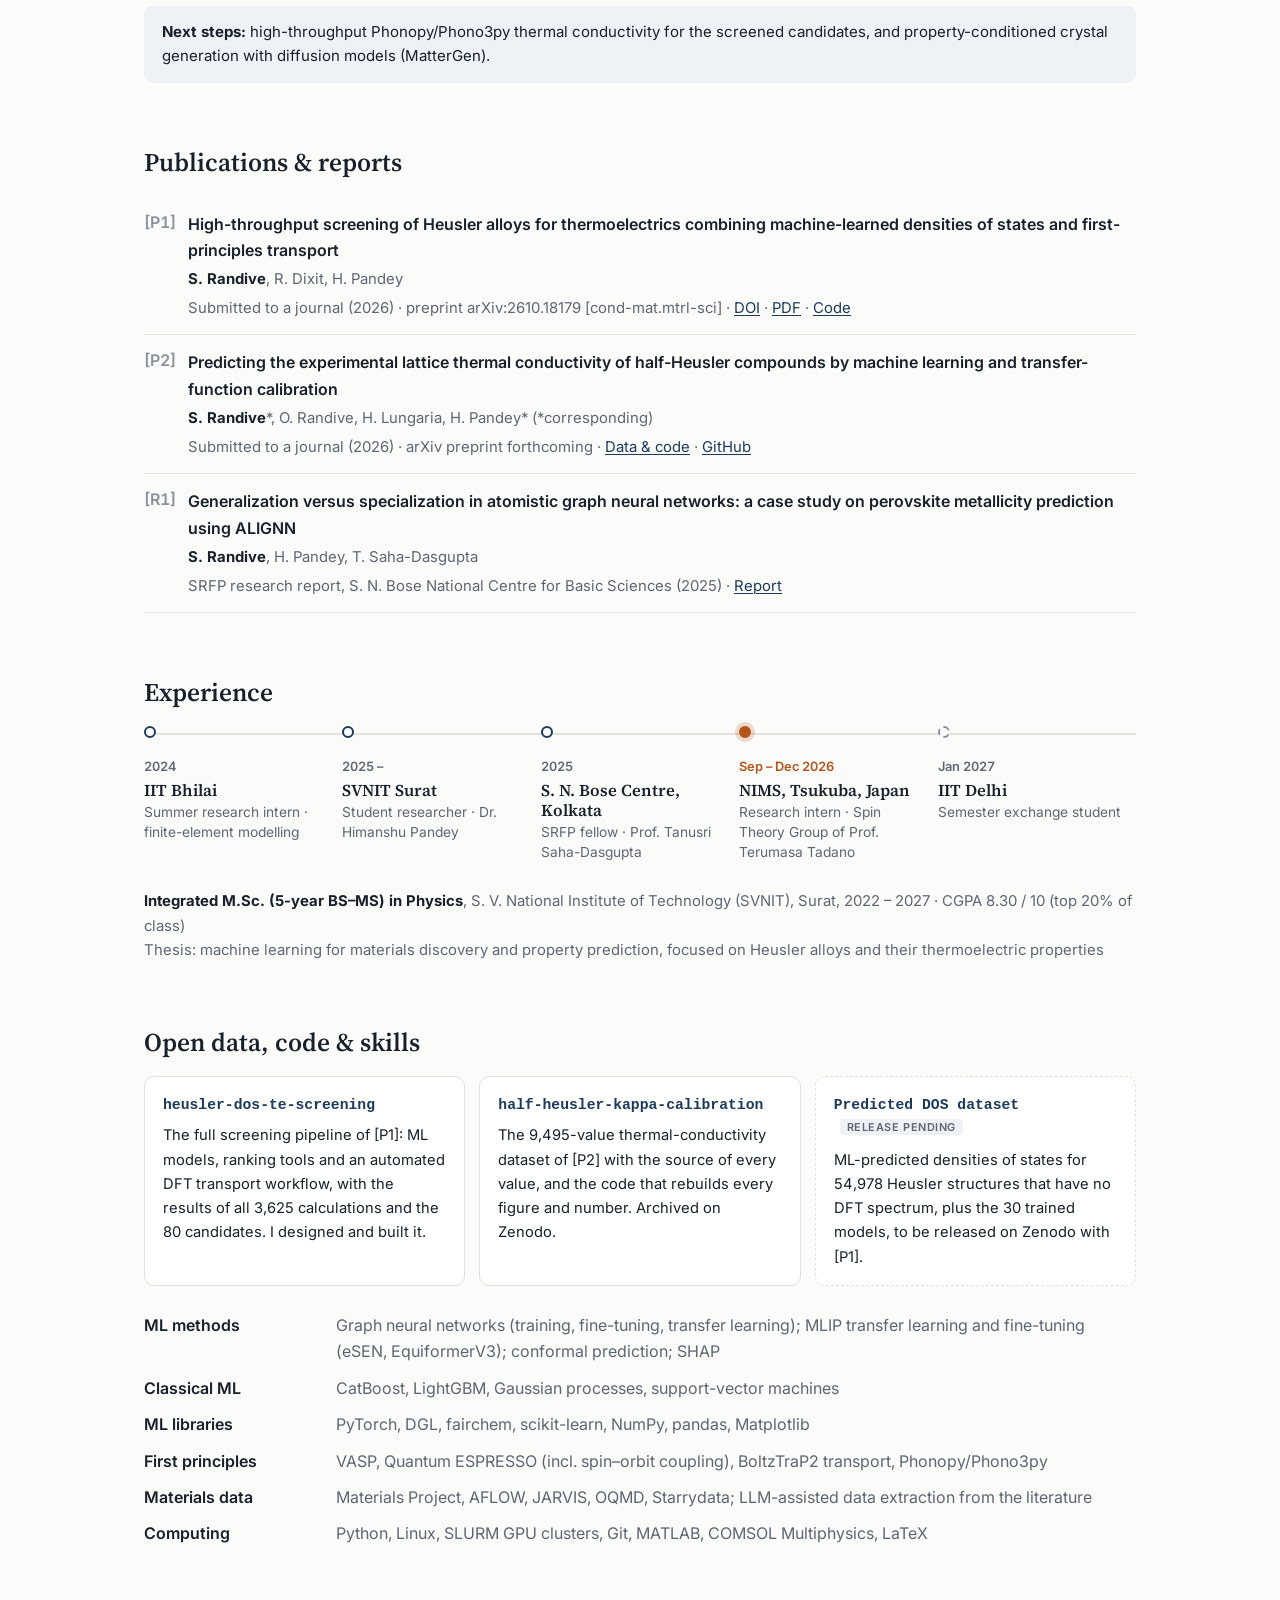
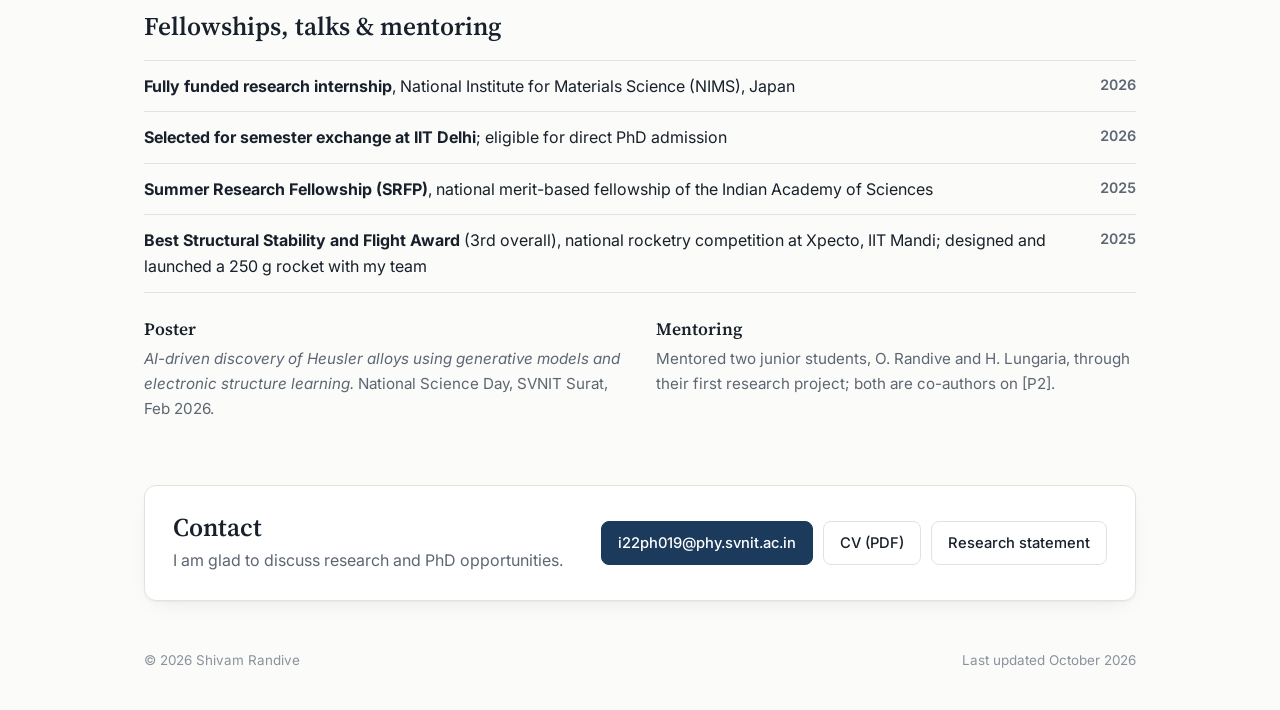
==== commit 9ded1bd7: "CV: drop phone number, shorten institute name to S. V. NIT Co-Authored-By: Claude Opus 5.5 <noreply@" ====
--- a/index.html
+++ b/index.html
@@ -362,7 +362,7 @@
         <p>Semester exchange student</p>
       </li>
     </ol>
-    <p class="degree"><b>Integrated M.Sc. (5-year BS–MS) in Physics</b>, Sardar Vallabhbhai National Institute of
+    <p class="degree"><b>Integrated M.Sc. (5-year BS–MS) in Physics</b>, S. V. National Institute of
       Technology (SVNIT), Surat, 2022 – 2027 · CGPA 8.30 / 10 (top 20% of class)<br>
       Thesis: machine learning for materials discovery and property prediction, focused on Heusler alloys and their
       thermoelectric properties</p>
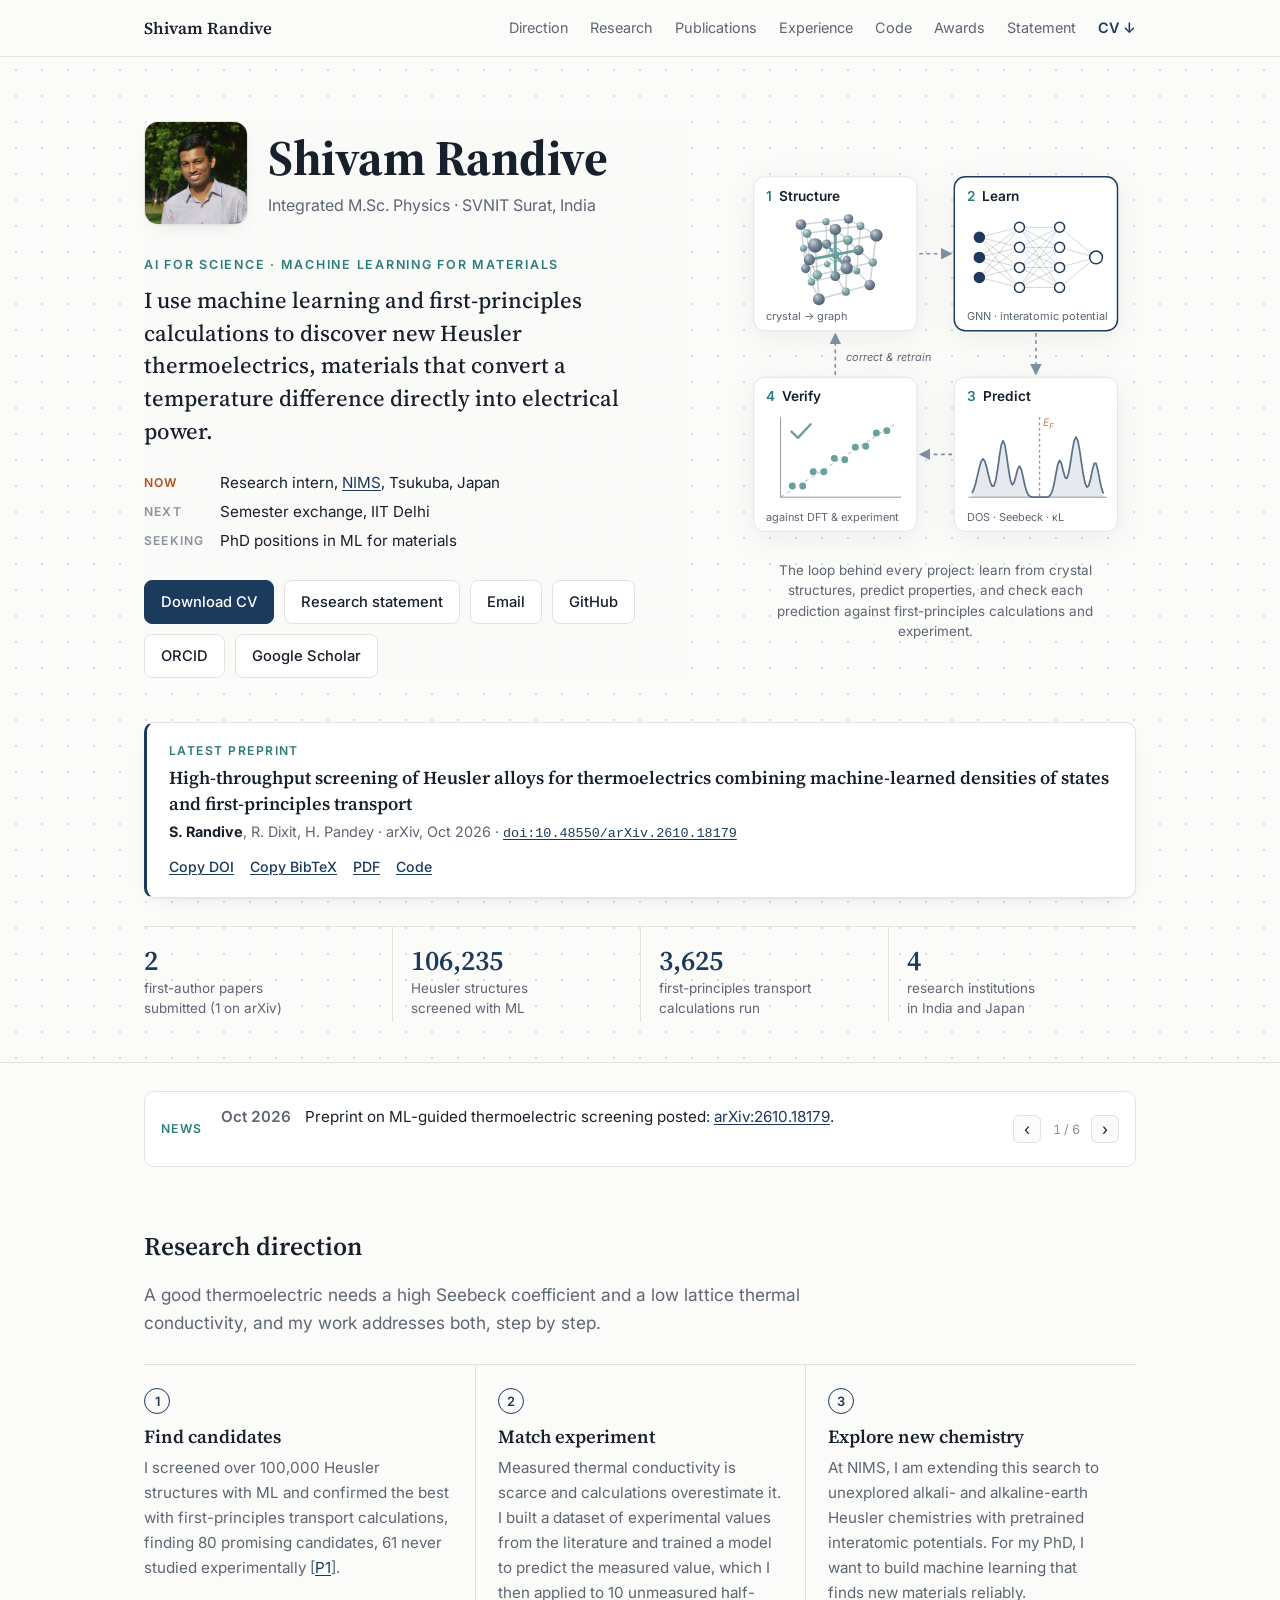
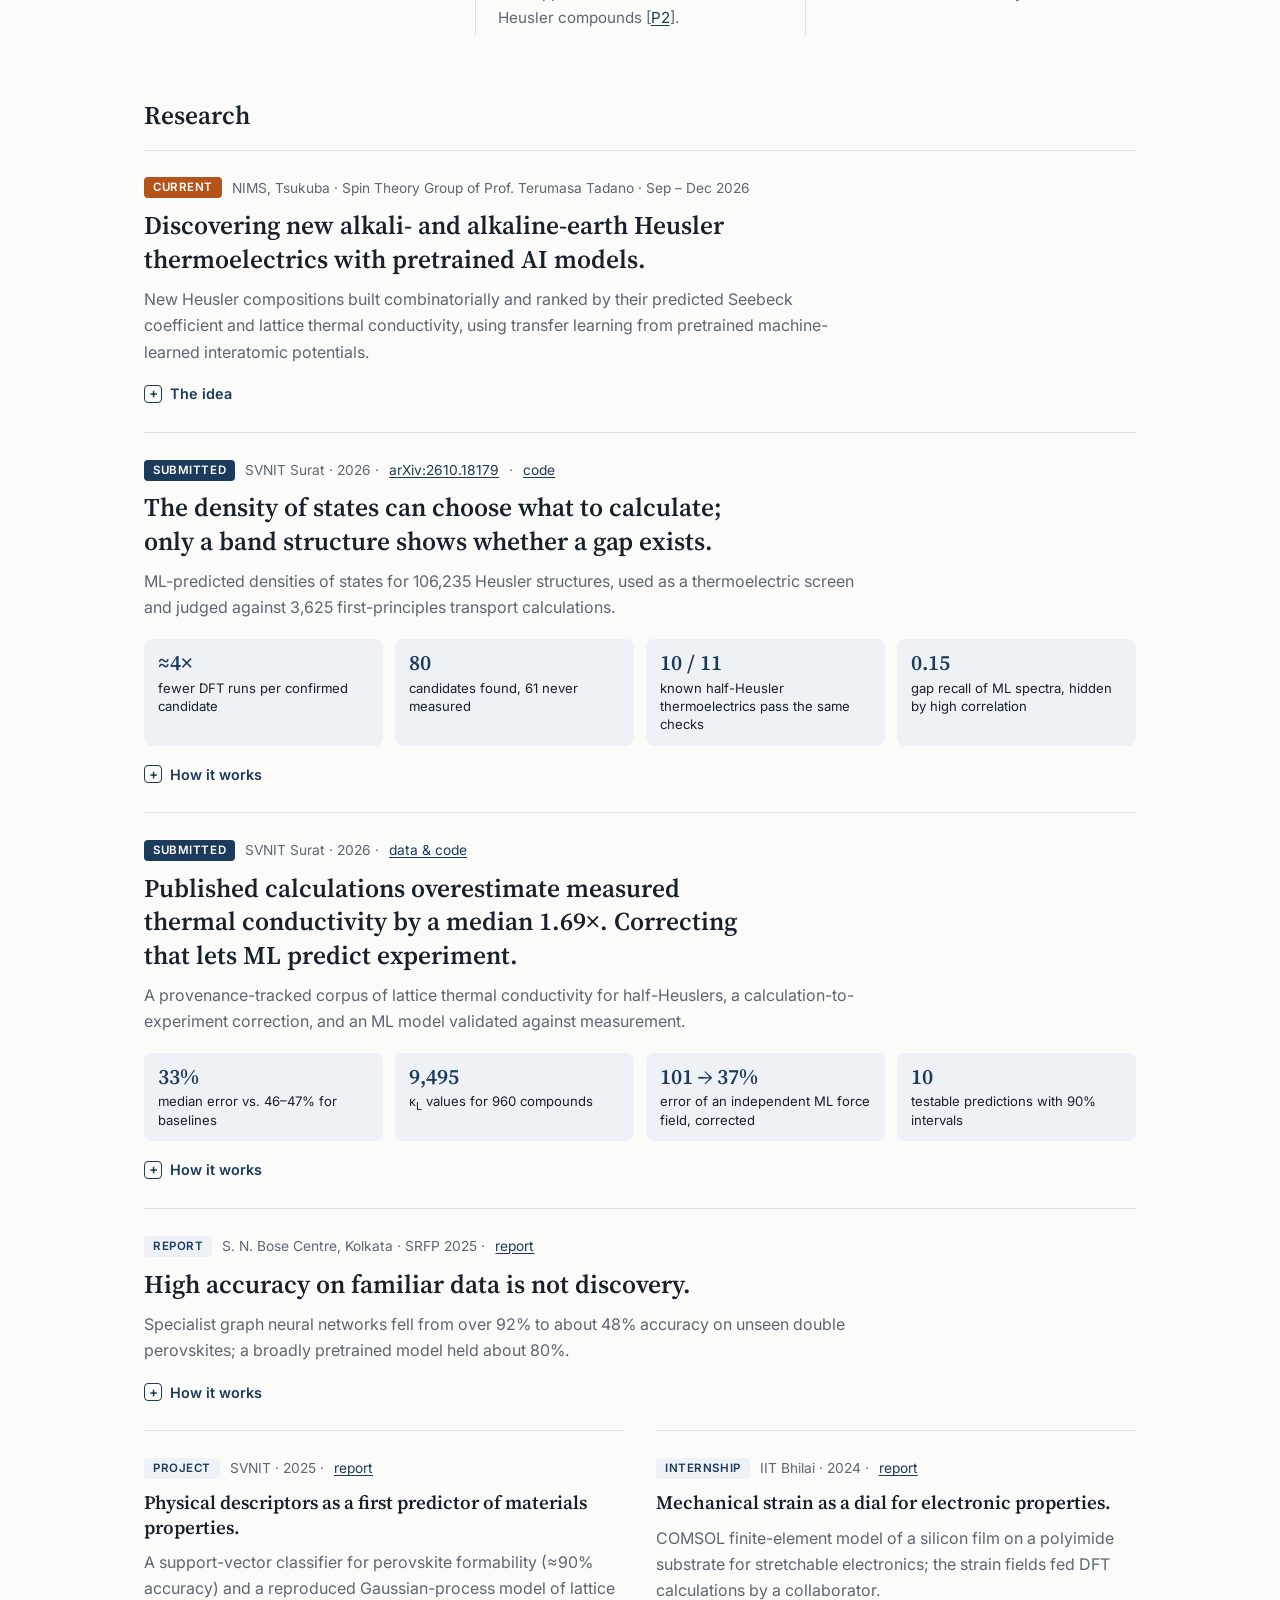
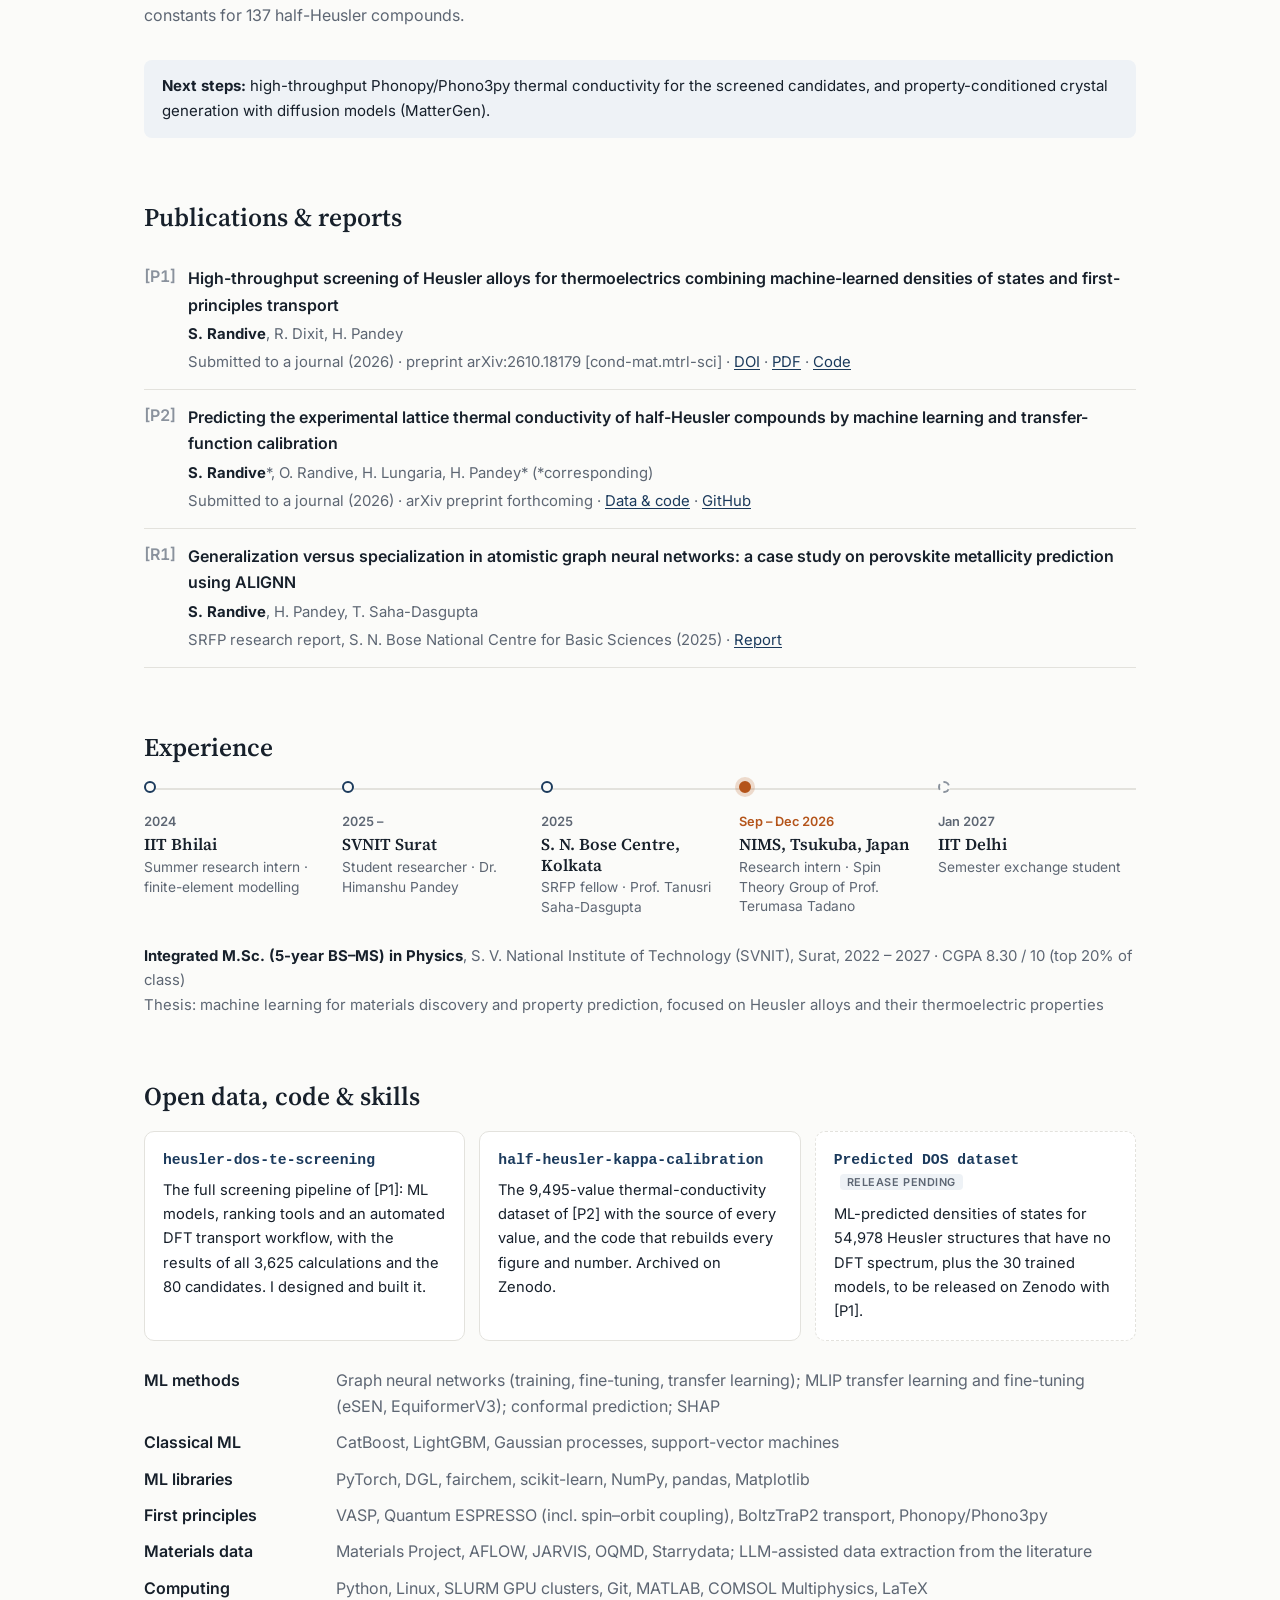
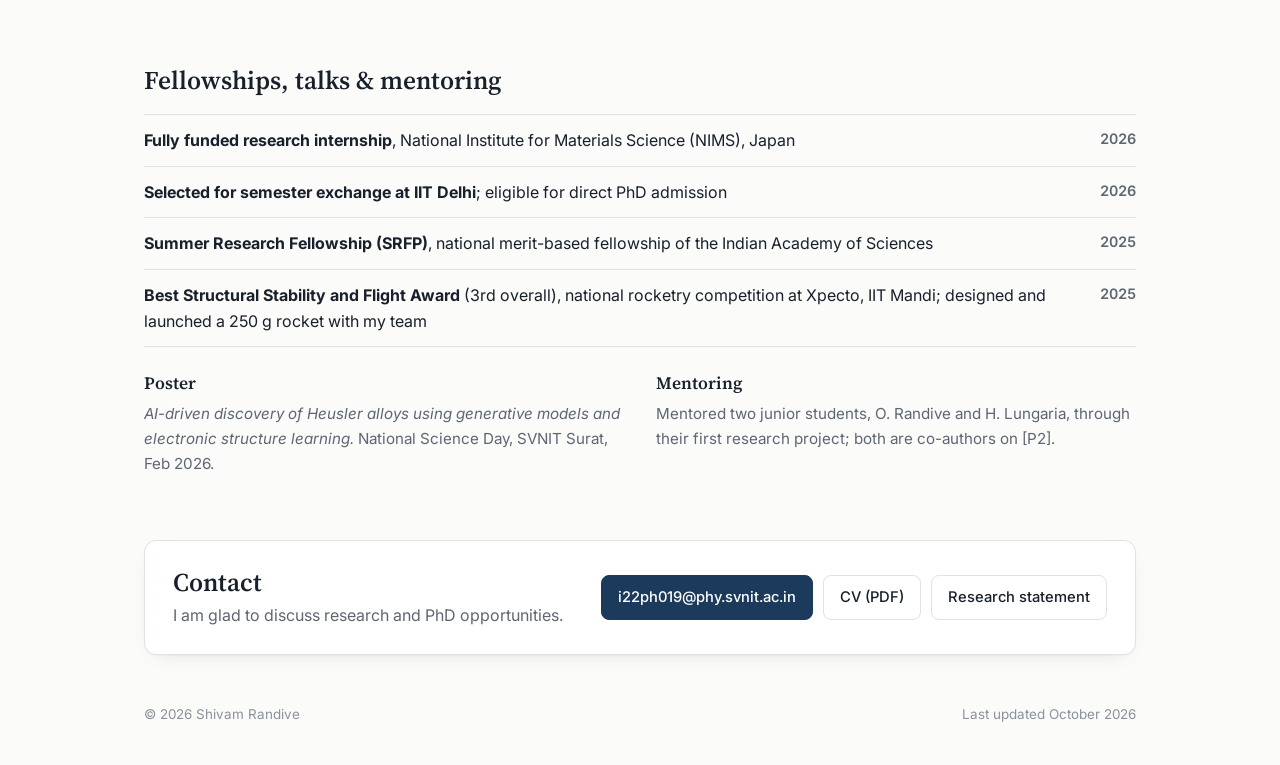
==== commit f571440a: "Tell the research story the same way as the CV profile Co-Authored-By: Claude Opus 5.5 <noreply@anth" ====
--- a/index.html
+++ b/index.html
@@ -66,8 +66,8 @@
         </div>
 
         <p class="kicker">AI for science · machine learning for materials</p>
-        <p class="statement">I build machine-learning models that predict the properties of materials, and test
-          whether their predictions hold up against first-principles calculations and experiment.</p>
+        <p class="statement">I use machine learning and first-principles calculations to discover new Heusler
+          thermoelectrics, materials that convert a temperature difference directly into electrical power.</p>
 
         <dl class="status">
           <div><dt>Now</dt><dd>Research intern, <a href="https://www.nims.go.jp/eng/">NIMS</a>, Tsukuba, Japan</dd></div>
@@ -148,26 +148,29 @@
   <!-- ============================== DIRECTION ============================== -->
   <section class="wrap section" id="direction">
     <h2>Research direction</h2>
-    <p class="lead">Machine learning can predict a material's properties in milliseconds instead of hours of
-      computation. My work asks when those predictions can be trusted, and builds the checks that tell.</p>
+    <p class="lead">A good thermoelectric needs a high Seebeck coefficient and a low lattice thermal
+      conductivity, and my work addresses both, step by step.</p>
     <ol class="themes">
       <li>
         <span class="theme-n">1</span>
-        <h3>Generalization</h3>
-        <p>Does a model hold up on chemistry it has never seen? Out-of-distribution testing of graph neural networks,
-          and transfer of pretrained interatomic potentials to new properties.</p>
+        <h3>Find candidates</h3>
+        <p>I screened over 100,000 Heusler structures with ML and confirmed the best with first-principles
+          transport calculations, finding 80 promising candidates, 61 never studied experimentally
+          [<a href="#publications">P1</a>].</p>
       </li>
       <li>
         <span class="theme-n">2</span>
-        <h3>Screening</h3>
-        <p>Can a cheap ML signal decide which materials deserve an expensive calculation? Judged against thousands of
-          first-principles transport calculations.</p>
+        <h3>Match experiment</h3>
+        <p>Measured thermal conductivity is scarce and calculations overestimate it. I built a dataset of
+          experimental values from the literature and trained a model to predict the measured value, which I then
+          applied to 10 unmeasured half-Heusler compounds [<a href="#publications">P2</a>].</p>
       </li>
       <li>
         <span class="theme-n">3</span>
-        <h3>Experiment</h3>
-        <p>Do calculations agree with measurement? Finding and correcting the bias that ML surrogates inherit from the
-          calculations they are trained on.</p>
+        <h3>Explore new chemistry</h3>
+        <p>At NIMS, I am extending this search to unexplored alkali- and alkaline-earth Heusler chemistries with
+          pretrained interatomic potentials. For my PhD, I want to build machine learning that finds new
+          materials reliably.</p>
       </li>
     </ol>
   </section>
